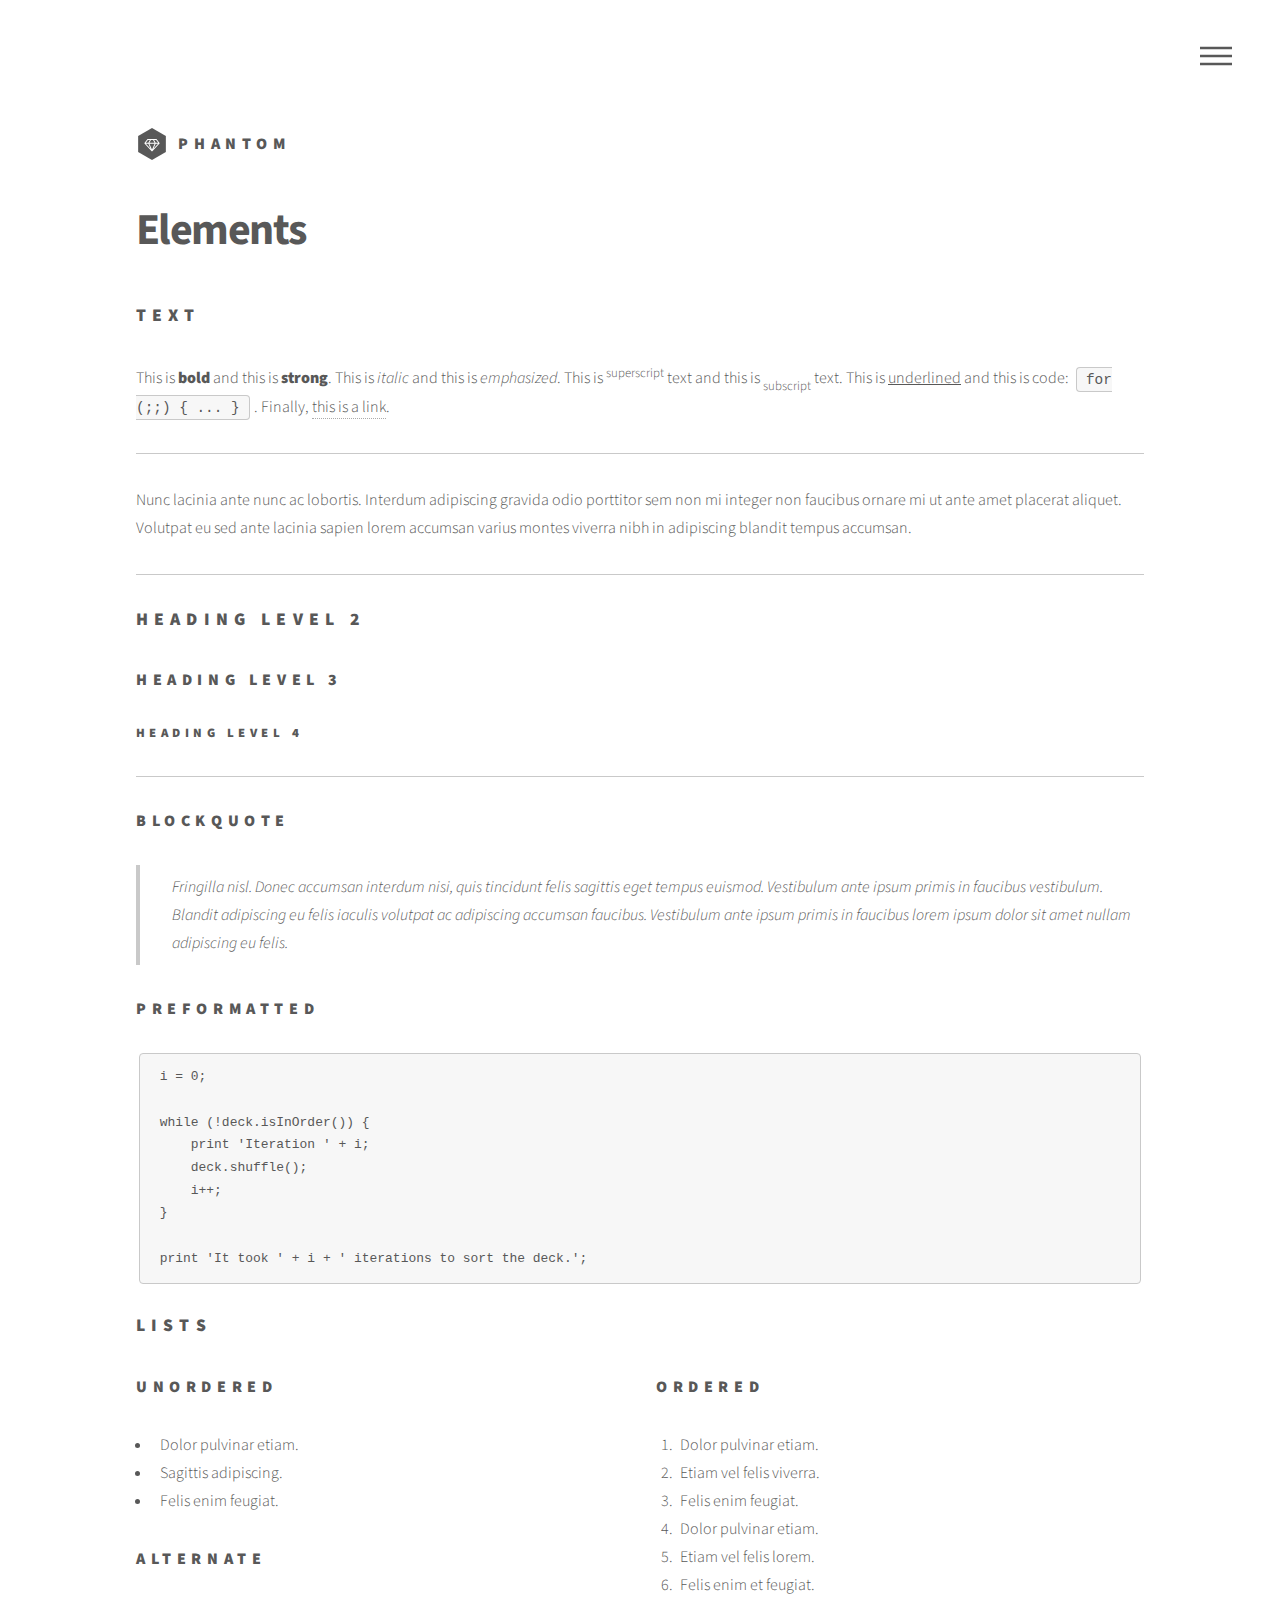
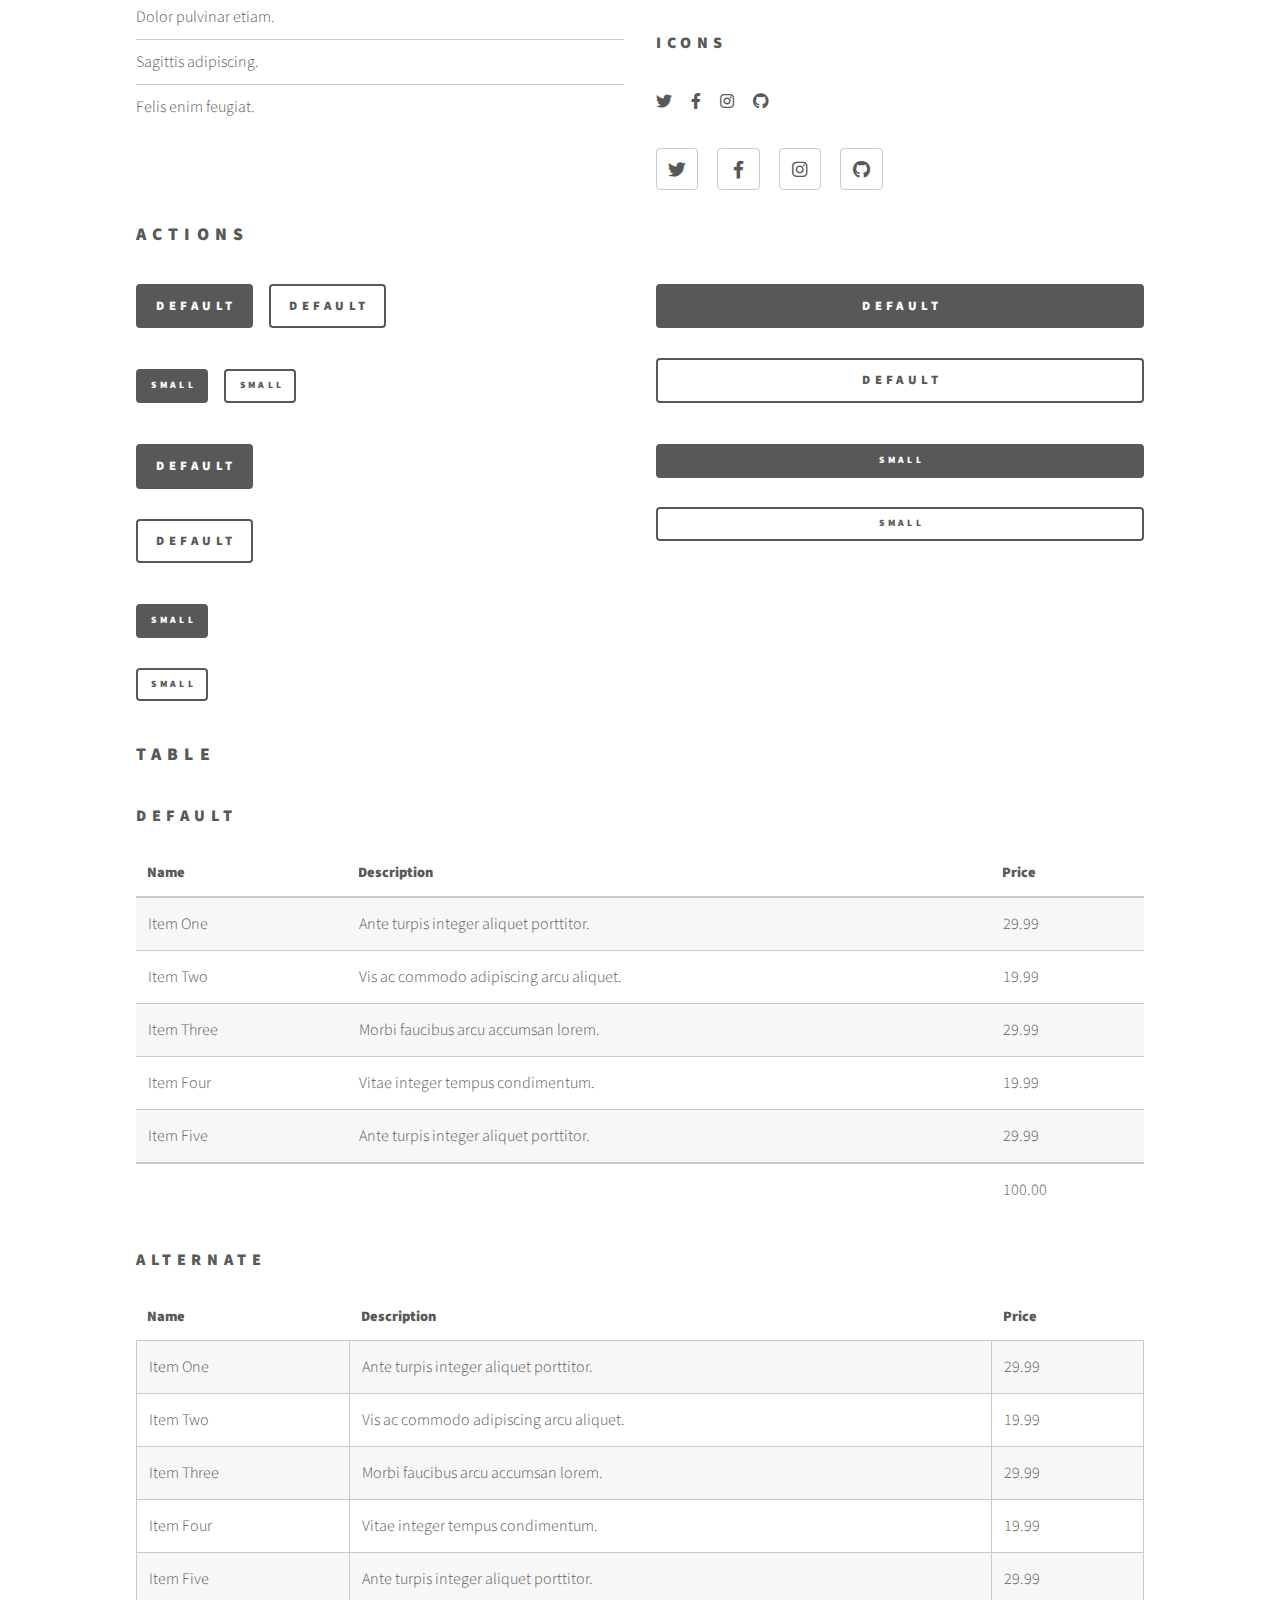
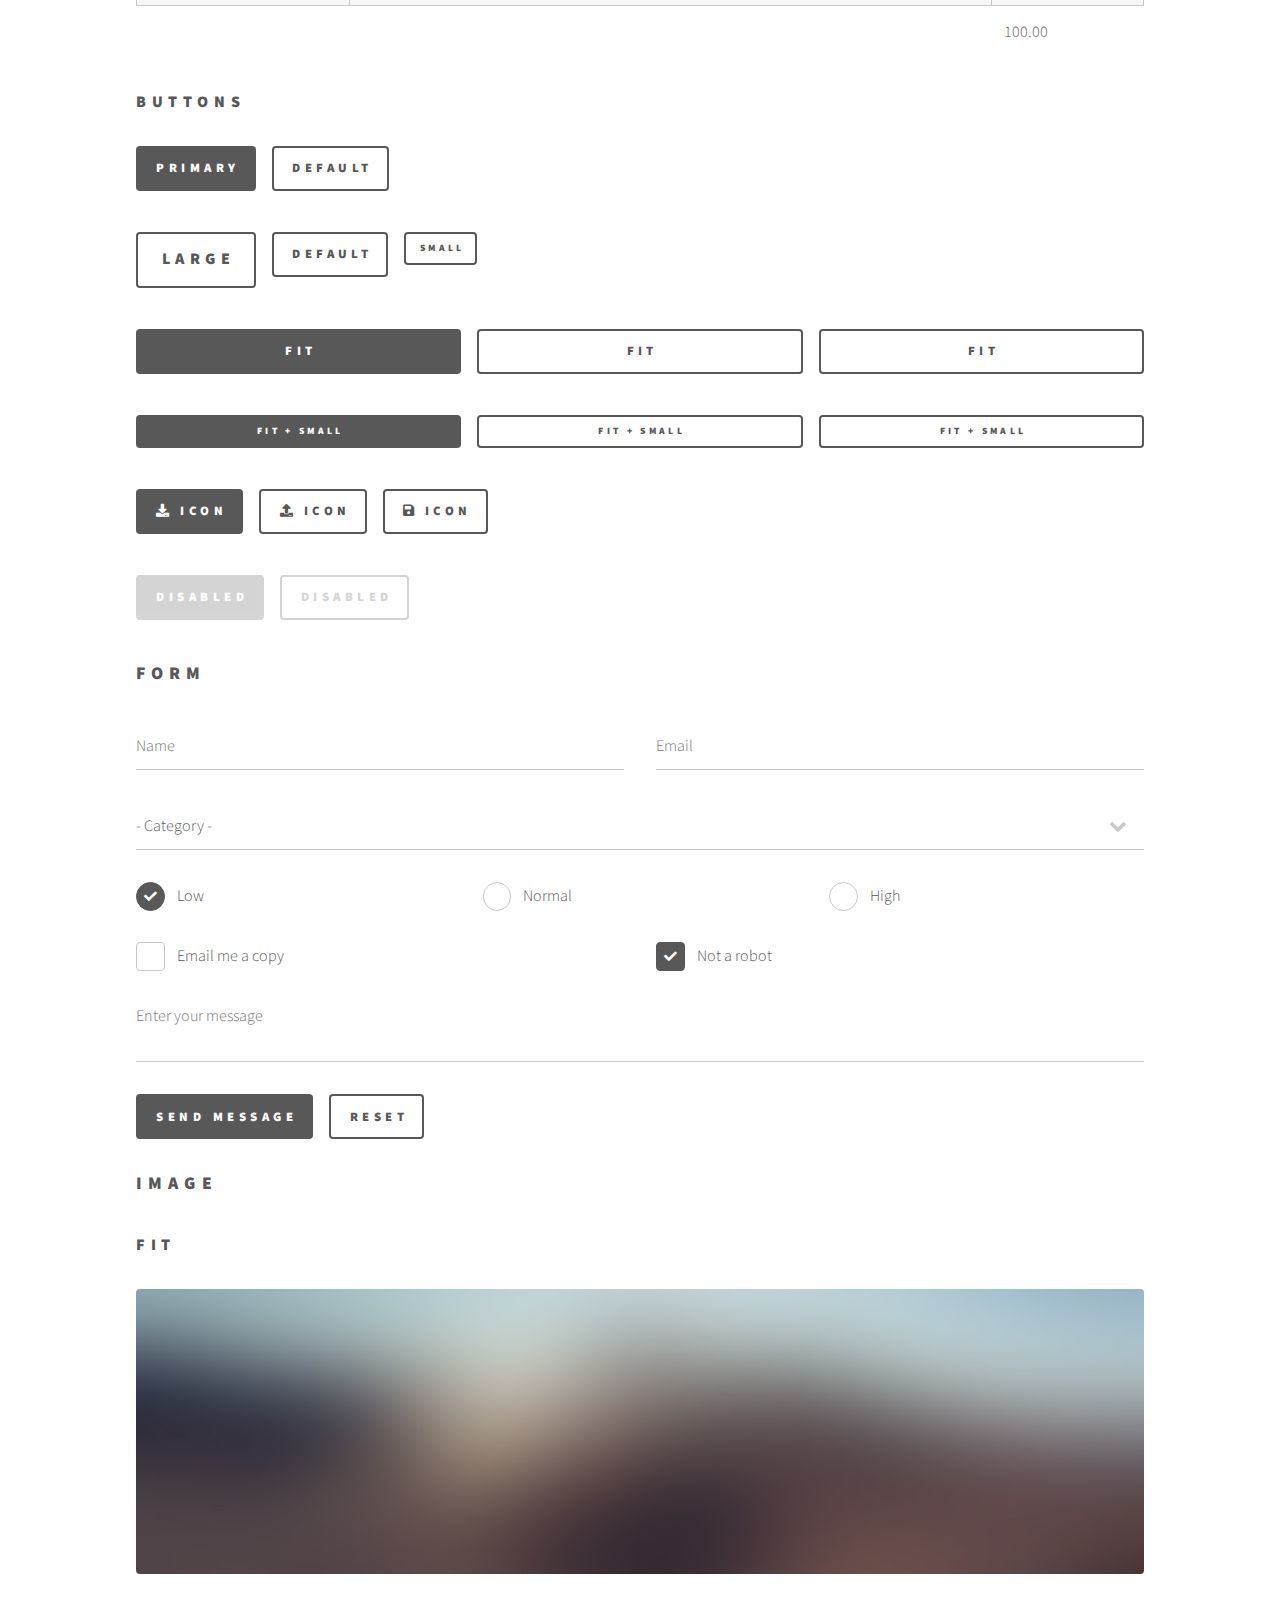
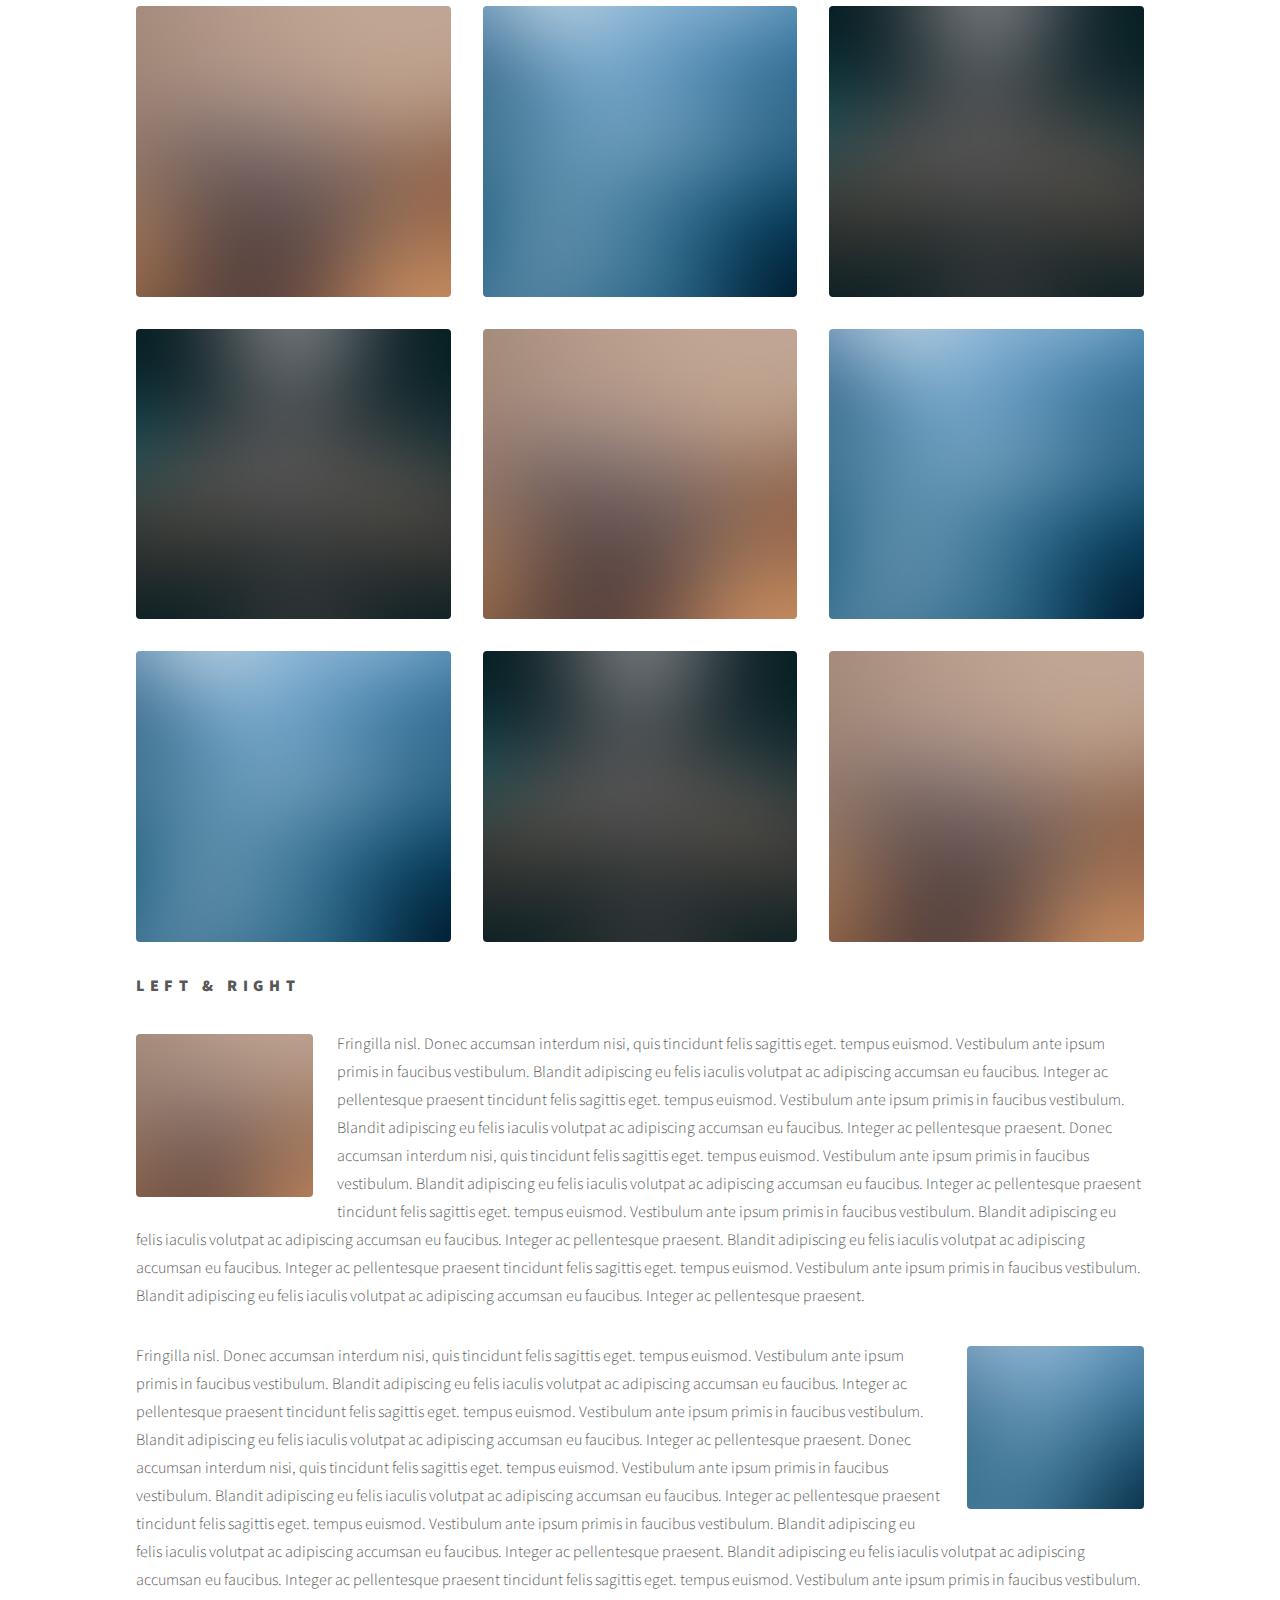
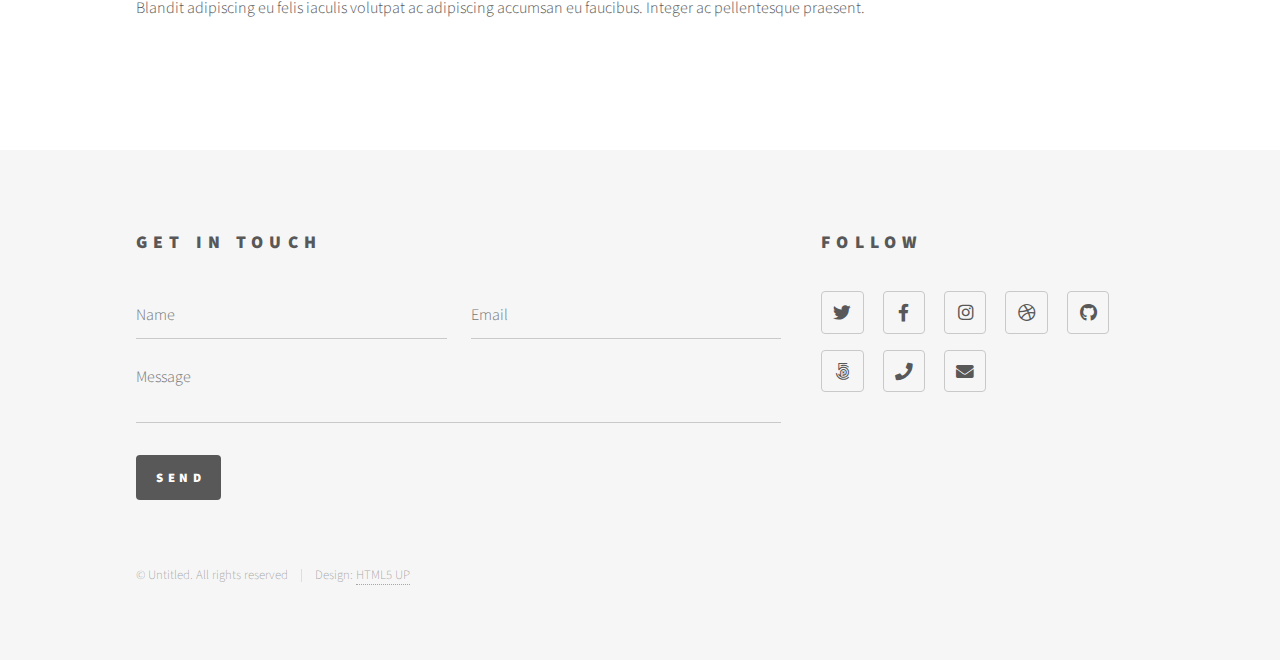
==== elements.html @ 6977ad7e "basic format of portfolio, adding actual projects and their links to a development branch first" ====
<!DOCTYPE HTML>
<!--
	Phantom by HTML5 UP
	html5up.net | @ajlkn
	Free for personal and commercial use under the CCA 3.0 license (html5up.net/license)
-->
<html>
	<head>
		<title>Elements - Phantom by HTML5 UP</title>
		<meta charset="utf-8" />
		<meta name="viewport" content="width=device-width, initial-scale=1, user-scalable=no" />
		<link rel="stylesheet" href="assets/css/main.css" />
		<noscript><link rel="stylesheet" href="assets/css/noscript.css" /></noscript>
	</head>
	<body class="is-preload">
		<!-- Wrapper -->
			<div id="wrapper">

				<!-- Header -->
					<header id="header">
						<div class="inner">

							<!-- Logo -->
								<a href="index.html" class="logo">
									<span class="symbol"><img src="images/logo.svg" alt="" /></span><span class="title">Phantom</span>
								</a>

							<!-- Nav -->
								<nav>
									<ul>
										<li><a href="#menu">Menu</a></li>
									</ul>
								</nav>

						</div>
					</header>

				<!-- Menu -->
					<nav id="menu">
						<h2>Menu</h2>
						<ul>
							<li><a href="index.html">Home</a></li>
							<li><a href="generic.html">Example page</a></li>
							<li><a href="generic.html">Example Page</a></li>
							<li><a href="generic.html">Example Page</a></li>
							<li><a href="elements.html">Elements - About this template</a></li>
						</ul>
					</nav>

				<!-- Main -->
					<div id="main">
						<div class="inner">
							<h1>Elements</h1>

							<!-- Text -->
								<section>
									<h2>Text</h2>
									<p>This is <b>bold</b> and this is <strong>strong</strong>. This is <i>italic</i> and this is <em>emphasized</em>.
									This is <sup>superscript</sup> text and this is <sub>subscript</sub> text.
									This is <u>underlined</u> and this is code: <code>for (;;) { ... }</code>. Finally, <a href="#">this is a link</a>.</p>
									<hr />
									<p>Nunc lacinia ante nunc ac lobortis. Interdum adipiscing gravida odio porttitor sem non mi integer non faucibus ornare mi ut ante amet placerat aliquet. Volutpat eu sed ante lacinia sapien lorem accumsan varius montes viverra nibh in adipiscing blandit tempus accumsan.</p>
									<hr />
									<h2>Heading Level 2</h2>
									<h3>Heading Level 3</h3>
									<h4>Heading Level 4</h4>
									<hr />
									<h3>Blockquote</h3>
									<blockquote>Fringilla nisl. Donec accumsan interdum nisi, quis tincidunt felis sagittis eget tempus euismod. Vestibulum ante ipsum primis in faucibus vestibulum. Blandit adipiscing eu felis iaculis volutpat ac adipiscing accumsan faucibus. Vestibulum ante ipsum primis in faucibus lorem ipsum dolor sit amet nullam adipiscing eu felis.</blockquote>
									<h3>Preformatted</h3>
									<pre><code>i = 0;

while (!deck.isInOrder()) {
    print 'Iteration ' + i;
    deck.shuffle();
    i++;
}

print 'It took ' + i + ' iterations to sort the deck.';</code></pre>
								</section>

							<!-- Lists -->
								<section>
									<h2>Lists</h2>
									<div class="row">
										<div class="col-6 col-12-medium">
											<h3>Unordered</h3>
											<ul>
												<li>Dolor pulvinar etiam.</li>
												<li>Sagittis adipiscing.</li>
												<li>Felis enim feugiat.</li>
											</ul>
											<h3>Alternate</h3>
											<ul class="alt">
												<li>Dolor pulvinar etiam.</li>
												<li>Sagittis adipiscing.</li>
												<li>Felis enim feugiat.</li>
											</ul>
										</div>
										<div class="col-6 col-12-medium">
											<h3>Ordered</h3>
											<ol>
												<li>Dolor pulvinar etiam.</li>
												<li>Etiam vel felis viverra.</li>
												<li>Felis enim feugiat.</li>
												<li>Dolor pulvinar etiam.</li>
												<li>Etiam vel felis lorem.</li>
												<li>Felis enim et feugiat.</li>
											</ol>
											<h3>Icons</h3>
											<ul class="icons">
												<li><a href="#" class="icon brands style1 fa-twitter"><span class="label">Twitter</span></a></li>
												<li><a href="#" class="icon brands style1 fa-facebook-f"><span class="label">Facebook</span></a></li>
												<li><a href="#" class="icon brands style1 fa-instagram"><span class="label">Instagram</span></a></li>
												<li><a href="#" class="icon brands style1 fa-github"><span class="label">Github</span></a></li>
											</ul>
											<ul class="icons">
												<li><a href="#" class="icon brands style2 fa-twitter"><span class="label">Twitter</span></a></li>
												<li><a href="#" class="icon brands style2 fa-facebook-f"><span class="label">Facebook</span></a></li>
												<li><a href="#" class="icon brands style2 fa-instagram"><span class="label">Instagram</span></a></li>
												<li><a href="#" class="icon brands style2 fa-github"><span class="label">Github</span></a></li>
											</ul>
										</div>
									</div>
									<h2>Actions</h2>
									<div class="row">
										<div class="col-6 col-12-medium">
											<ul class="actions">
												<li><a href="#" class="button primary">Default</a></li>
												<li><a href="#" class="button">Default</a></li>
											</ul>
											<ul class="actions small">
												<li><a href="#" class="button primary small">Small</a></li>
												<li><a href="#" class="button small">Small</a></li>
											</ul>
											<ul class="actions stacked">
												<li><a href="#" class="button primary">Default</a></li>
												<li><a href="#" class="button">Default</a></li>
											</ul>
											<ul class="actions stacked">
												<li><a href="#" class="button primary small">Small</a></li>
												<li><a href="#" class="button small">Small</a></li>
											</ul>
										</div>
										<div class="col-6 col-12-medium">
											<ul class="actions stacked">
												<li><a href="#" class="button primary fit">Default</a></li>
												<li><a href="#" class="button fit">Default</a></li>
											</ul>
											<ul class="actions stacked">
												<li><a href="#" class="button primary small fit">Small</a></li>
												<li><a href="#" class="button small fit">Small</a></li>
											</ul>
										</div>
									</div>
								</section>

							<!-- Table -->
								<section>
									<h2>Table</h2>
									<h3>Default</h3>
									<div class="table-wrapper">
										<table>
											<thead>
												<tr>
													<th>Name</th>
													<th>Description</th>
													<th>Price</th>
												</tr>
											</thead>
											<tbody>
												<tr>
													<td>Item One</td>
													<td>Ante turpis integer aliquet porttitor.</td>
													<td>29.99</td>
												</tr>
												<tr>
													<td>Item Two</td>
													<td>Vis ac commodo adipiscing arcu aliquet.</td>
													<td>19.99</td>
												</tr>
												<tr>
													<td>Item Three</td>
													<td> Morbi faucibus arcu accumsan lorem.</td>
													<td>29.99</td>
												</tr>
												<tr>
													<td>Item Four</td>
													<td>Vitae integer tempus condimentum.</td>
													<td>19.99</td>
												</tr>
												<tr>
													<td>Item Five</td>
													<td>Ante turpis integer aliquet porttitor.</td>
													<td>29.99</td>
												</tr>
											</tbody>
											<tfoot>
												<tr>
													<td colspan="2"></td>
													<td>100.00</td>
												</tr>
											</tfoot>
										</table>
									</div>

									<h3>Alternate</h3>
									<div class="table-wrapper">
										<table class="alt">
											<thead>
												<tr>
													<th>Name</th>
													<th>Description</th>
													<th>Price</th>
												</tr>
											</thead>
											<tbody>
												<tr>
													<td>Item One</td>
													<td>Ante turpis integer aliquet porttitor.</td>
													<td>29.99</td>
												</tr>
												<tr>
													<td>Item Two</td>
													<td>Vis ac commodo adipiscing arcu aliquet.</td>
													<td>19.99</td>
												</tr>
												<tr>
													<td>Item Three</td>
													<td> Morbi faucibus arcu accumsan lorem.</td>
													<td>29.99</td>
												</tr>
												<tr>
													<td>Item Four</td>
													<td>Vitae integer tempus condimentum.</td>
													<td>19.99</td>
												</tr>
												<tr>
													<td>Item Five</td>
													<td>Ante turpis integer aliquet porttitor.</td>
													<td>29.99</td>
												</tr>
											</tbody>
											<tfoot>
												<tr>
													<td colspan="2"></td>
													<td>100.00</td>
												</tr>
											</tfoot>
										</table>
									</div>
								</section>

							<!-- Buttons -->
								<section>
									<h3>Buttons</h3>
									<ul class="actions">
										<li><a href="#" class="button primary">Primary</a></li>
										<li><a href="#" class="button">Default</a></li>
									</ul>
									<ul class="actions">
										<li><a href="#" class="button large">Large</a></li>
										<li><a href="#" class="button">Default</a></li>
										<li><a href="#" class="button small">Small</a></li>
									</ul>
									<ul class="actions fit">
										<li><a href="#" class="button primary fit">Fit</a></li>
										<li><a href="#" class="button fit">Fit</a></li>
										<li><a href="#" class="button fit">Fit</a></li>
									</ul>
									<ul class="actions fit small">
										<li><a href="#" class="button primary fit small">Fit + Small</a></li>
										<li><a href="#" class="button fit small">Fit + Small</a></li>
										<li><a href="#" class="button fit small">Fit + Small</a></li>
									</ul>
									<ul class="actions">
										<li><a href="#" class="button primary icon solid fa-download">Icon</a></li>
										<li><a href="#" class="button icon solid fa-upload">Icon</a></li>
										<li><a href="#" class="button icon solid fa-save">Icon</a></li>
									</ul>
									<ul class="actions">
										<li><span class="button primary disabled">Disabled</span></li>
										<li><span class="button disabled">Disabled</span></li>
									</ul>
								</section>

							<!-- Form -->
								<section>
									<h2>Form</h2>
									<form method="post" action="#">
										<div class="row gtr-uniform">
											<div class="col-6 col-12-xsmall">
												<input type="text" name="demo-name" id="demo-name" value="" placeholder="Name" />
											</div>
											<div class="col-6 col-12-xsmall">
												<input type="email" name="demo-email" id="demo-email" value="" placeholder="Email" />
											</div>
											<div class="col-12">
												<select name="demo-category" id="demo-category">
													<option value="">- Category -</option>
													<option value="1">Manufacturing</option>
													<option value="1">Shipping</option>
													<option value="1">Administration</option>
													<option value="1">Human Resources</option>
												</select>
											</div>
											<div class="col-4 col-12-small">
												<input type="radio" id="demo-priority-low" name="demo-priority" checked>
												<label for="demo-priority-low">Low</label>
											</div>
											<div class="col-4 col-12-small">
												<input type="radio" id="demo-priority-normal" name="demo-priority">
												<label for="demo-priority-normal">Normal</label>
											</div>
											<div class="col-4 col-12-small">
												<input type="radio" id="demo-priority-high" name="demo-priority">
												<label for="demo-priority-high">High</label>
											</div>
											<div class="col-6 col-12-small">
												<input type="checkbox" id="demo-copy" name="demo-copy">
												<label for="demo-copy">Email me a copy</label>
											</div>
											<div class="col-6 col-12-small">
												<input type="checkbox" id="demo-human" name="demo-human" checked>
												<label for="demo-human">Not a robot</label>
											</div>
											<div class="col-12">
												<textarea name="demo-message" id="demo-message" placeholder="Enter your message" rows="6"></textarea>
											</div>
											<div class="col-12">
												<ul class="actions">
													<li><input type="submit" value="Send Message" class="primary" /></li>
													<li><input type="reset" value="Reset" /></li>
												</ul>
											</div>
										</div>
									</form>
								</section>

							<!-- Image -->
								<section>
									<h2>Image</h2>
									<h3>Fit</h3>
									<div class="box alt">
										<div class="row gtr-uniform">
											<div class="col-12"><span class="image fit"><img src="images/pic13.jpg" alt="" /></span></div>
											<div class="col-4"><span class="image fit"><img src="images/pic01.jpg" alt="" /></span></div>
											<div class="col-4"><span class="image fit"><img src="images/pic02.jpg" alt="" /></span></div>
											<div class="col-4"><span class="image fit"><img src="images/pic03.jpg" alt="" /></span></div>
											<div class="col-4"><span class="image fit"><img src="images/pic03.jpg" alt="" /></span></div>
											<div class="col-4"><span class="image fit"><img src="images/pic01.jpg" alt="" /></span></div>
											<div class="col-4"><span class="image fit"><img src="images/pic02.jpg" alt="" /></span></div>
											<div class="col-4"><span class="image fit"><img src="images/pic02.jpg" alt="" /></span></div>
											<div class="col-4"><span class="image fit"><img src="images/pic03.jpg" alt="" /></span></div>
											<div class="col-4"><span class="image fit"><img src="images/pic01.jpg" alt="" /></span></div>
										</div>
									</div>
									<h3>Left &amp; Right</h3>
									<p><span class="image left"><img src="images/pic14.jpg" alt="" /></span>Fringilla nisl. Donec accumsan interdum nisi, quis tincidunt felis sagittis eget. tempus euismod. Vestibulum ante ipsum primis in faucibus vestibulum. Blandit adipiscing eu felis iaculis volutpat ac adipiscing accumsan eu faucibus. Integer ac pellentesque praesent tincidunt felis sagittis eget. tempus euismod. Vestibulum ante ipsum primis in faucibus vestibulum. Blandit adipiscing eu felis iaculis volutpat ac adipiscing accumsan eu faucibus. Integer ac pellentesque praesent. Donec accumsan interdum nisi, quis tincidunt felis sagittis eget. tempus euismod. Vestibulum ante ipsum primis in faucibus vestibulum. Blandit adipiscing eu felis iaculis volutpat ac adipiscing accumsan eu faucibus. Integer ac pellentesque praesent tincidunt felis sagittis eget. tempus euismod. Vestibulum ante ipsum primis in faucibus vestibulum. Blandit adipiscing eu felis iaculis volutpat ac adipiscing accumsan eu faucibus. Integer ac pellentesque praesent. Blandit adipiscing eu felis iaculis volutpat ac adipiscing accumsan eu faucibus. Integer ac pellentesque praesent tincidunt felis sagittis eget. tempus euismod. Vestibulum ante ipsum primis in faucibus vestibulum. Blandit adipiscing eu felis iaculis volutpat ac adipiscing accumsan eu faucibus. Integer ac pellentesque praesent.</p>
									<p><span class="image right"><img src="images/pic15.jpg" alt="" /></span>Fringilla nisl. Donec accumsan interdum nisi, quis tincidunt felis sagittis eget. tempus euismod. Vestibulum ante ipsum primis in faucibus vestibulum. Blandit adipiscing eu felis iaculis volutpat ac adipiscing accumsan eu faucibus. Integer ac pellentesque praesent tincidunt felis sagittis eget. tempus euismod. Vestibulum ante ipsum primis in faucibus vestibulum. Blandit adipiscing eu felis iaculis volutpat ac adipiscing accumsan eu faucibus. Integer ac pellentesque praesent. Donec accumsan interdum nisi, quis tincidunt felis sagittis eget. tempus euismod. Vestibulum ante ipsum primis in faucibus vestibulum. Blandit adipiscing eu felis iaculis volutpat ac adipiscing accumsan eu faucibus. Integer ac pellentesque praesent tincidunt felis sagittis eget. tempus euismod. Vestibulum ante ipsum primis in faucibus vestibulum. Blandit adipiscing eu felis iaculis volutpat ac adipiscing accumsan eu faucibus. Integer ac pellentesque praesent. Blandit adipiscing eu felis iaculis volutpat ac adipiscing accumsan eu faucibus. Integer ac pellentesque praesent tincidunt felis sagittis eget. tempus euismod. Vestibulum ante ipsum primis in faucibus vestibulum. Blandit adipiscing eu felis iaculis volutpat ac adipiscing accumsan eu faucibus. Integer ac pellentesque praesent.</p>
								</section>

						</div>
					</div>

				<footer id="footer">
					<div class="inner">
						<section>
							<h2>Get in touch</h2>
							<form method="post" action="#">
								<div class="fields">
									<div class="field half">
										<input type="text" name="name" id="name" placeholder="Name">
									</div>
									<div class="field half">
										<input type="email" name="email" id="email" placeholder="Email">
									</div>
									<div class="field">
										<textarea name="message" id="message" placeholder="Message"></textarea>
									</div>
								</div>
								<ul class="actions">
									<li><input type="submit" value="Send" class="primary"></li>
								</ul>
							</form>
						</section>
						<section>
							<h2>Follow</h2>
							<ul class="icons">
								<li><a href="#" class="icon brands style2 fa-twitter"><span class="label">Twitter</span></a></li>
								<li><a href="#" class="icon brands style2 fa-facebook-f"><span class="label">Facebook</span></a></li>
								<li><a href="#" class="icon brands style2 fa-instagram"><span class="label">Instagram</span></a></li>
								<li><a href="#" class="icon brands style2 fa-dribbble"><span class="label">Dribbble</span></a></li>
								<li><a href="#" class="icon brands style2 fa-github"><span class="label">GitHub</span></a></li>
								<li><a href="#" class="icon brands style2 fa-500px"><span class="label">500px</span></a></li>
								<li><a href="#" class="icon solid style2 fa-phone"><span class="label">Phone</span></a></li>
								<li><a href="#" class="icon solid style2 fa-envelope"><span class="label">Email</span></a></li>
							</ul>
						</section>
						<ul class="copyright">
							<li>© Untitled. All rights reserved</li><li>Design: <a href="http://html5up.net">HTML5 UP</a></li>
						</ul>
					</div>
				</footer>

			</div>

		<!-- Scripts -->
			<script src="assets/js/jquery.min.js"></script>
			<script src="assets/js/browser.min.js"></script>
			<script src="assets/js/breakpoints.min.js"></script>
			<script src="assets/js/util.js"></script>
			<script src="assets/js/main.js"></script>

	</body>
</html>
---- assets/css/main.css ----
@import url(fontawesome-all.min.css);
@import url("https://fonts.googleapis.com/css?family=Source+Sans+Pro:300,700,900");

/*
	Phantom by HTML5 UP
	html5up.net | @ajlkn
	Free for personal and commercial use under the CCA 3.0 license (html5up.net/license)
*/

html, body, div, span, applet, object,
iframe, h1, h2, h3, h4, h5, h6, p, blockquote,
pre, a, abbr, acronym, address, big, cite,
code, del, dfn, em, img, ins, kbd, q, s, samp,
small, strike, strong, sub, sup, tt, var, b,
u, i, center, dl, dt, dd, ol, ul, li, fieldset,
form, label, legend, table, caption, tbody,
tfoot, thead, tr, th, td, article, aside,
canvas, details, embed, figure, figcaption,
footer, header, hgroup, menu, nav, output, ruby,
section, summary, time, mark, audio, video {
	margin: 0;
	padding: 0;
	border: 0;
	font-size: 100%;
	font: inherit;
	vertical-align: baseline;}

article, aside, details, figcaption, figure,
footer, header, hgroup, menu, nav, section {
	display: block;}

body {
	line-height: 1;
}

ol, ul {
	list-style: none;
}

blockquote, q {
	quotes: none;
}

	blockquote:before, blockquote:after, q:before, q:after {
		content: '';
		content: none;
	}

table {
	border-collapse: collapse;
	border-spacing: 0;
}

body {
	-webkit-text-size-adjust: none;
}

mark {
	background-color: transparent;
	color: inherit;
}

input::-moz-focus-inner {
	border: 0;
	padding: 0;
}

input, select, textarea {
	-moz-appearance: none;
	-webkit-appearance: none;
	-ms-appearance: none;
	appearance: none;
}

/* Basic */

	@-ms-viewport {
		width: device-width;
	}

	body {
		-ms-overflow-style: scrollbar;
	}

	@media screen and (max-width: 480px) {

		html, body {
			min-width: 320px;
		}

	}

	html {
		box-sizing: border-box;
	}

	*, *:before, *:after {
		box-sizing: inherit;
	}

	body {
		background: #ffffff;
	}

		body.is-preload *, body.is-preload *:before, body.is-preload *:after {
			-moz-animation: none !important;
			-webkit-animation: none !important;
			-ms-animation: none !important;
			animation: none !important;
			-moz-transition: none !important;
			-webkit-transition: none !important;
			-ms-transition: none !important;
			transition: none !important;
		}

/* Type */

	body, input, select, textarea {
		color: #585858;
		font-family: "Source Sans Pro", Helvetica, sans-serif;
		font-size: 16pt;
		font-weight: 300;
		line-height: 1.75;
	}

		@media screen and (max-width: 1680px) {

			body, input, select, textarea {
				font-size: 14pt;
			}

		}

		@media screen and (max-width: 1280px) {

			body, input, select, textarea {
				font-size: 12pt;
			}

		}

	a {
		-moz-transition: border-bottom-color 0.2s ease, color 0.2s ease;
		-webkit-transition: border-bottom-color 0.2s ease, color 0.2s ease;
		-ms-transition: border-bottom-color 0.2s ease, color 0.2s ease;
		transition: border-bottom-color 0.2s ease, color 0.2s ease;
		text-decoration: none;
		color: #585858;
		border-bottom: dotted 1px rgba(88, 88, 88, 0.5);
	}

		a:hover {
			border-bottom-color: transparent;
			color: #f2849e !important;
		}

	strong, b {
		font-weight: 900;
	}

	em, i {
		font-style: italic;
	}

	p {
		margin: 0 0 2em 0;
	}

	h1 {
		font-size: 2.75em;
		font-weight: 700;
		line-height: 1.3;
		margin: 0 0 1em 0;
		letter-spacing: -0.035em;
	}

		h1 a {
			color: inherit;
		}

		@media screen and (max-width: 736px) {

			h1 {
				font-size: 2em;
				margin: 0 0 1em 0;
			}

		}

		@media screen and (max-width: 360px) {

			h1 {
				font-size: 1.75em;
			}

		}

	h2, h3, h4, h5, h6 {
		font-weight: 900;
		line-height: 1.5;
		margin: 0 0 2em 0;
		text-transform: uppercase;
		letter-spacing: 0.35em;
	}

		h2 a, h3 a, h4 a, h5 a, h6 a {
			color: inherit;
		}

	h2 {
		font-size: 1.1em;
	}

	h3 {
		font-size: 1em;
	}

	h4 {
		font-size: 0.8em;
	}

	h5 {
		font-size: 0.8em;
	}

	h6 {
		font-size: 0.8em;
	}

	@media screen and (max-width: 980px) {

		h1 br, h2 br, h3 br, h4 br, h5 br, h6 br {
			display: none;
		}

	}

	@media screen and (max-width: 736px) {

		h2 {
			font-size: 1em;
		}

		h3 {
			font-size: 0.8em;
		}

	}

	sub {
		font-size: 0.8em;
		position: relative;
		top: 0.5em;
	}

	sup {
		font-size: 0.8em;
		position: relative;
		top: -0.5em;
	}

	blockquote {
		border-left: solid 4px #c9c9c9;
		font-style: italic;
		margin: 0 0 2em 0;
		padding: 0.5em 0 0.5em 2em;
	}

	code {
		background: rgba(144, 144, 144, 0.075);
		border-radius: 4px;
		border: solid 1px #c9c9c9;
		font-family: "Courier New", monospace;
		font-size: 0.9em;
		margin: 0 0.25em;
		padding: 0.25em 0.65em;
	}

	pre {
		-webkit-overflow-scrolling: touch;
		font-family: "Courier New", monospace;
		font-size: 0.9em;
		margin: 0 0 2em 0;
	}

		pre code {
			display: block;
			line-height: 1.75;
			padding: 1em 1.5em;
			overflow-x: auto;
		}

	hr {
		border: 0;
		border-bottom: solid 1px #c9c9c9;
		margin: 2em 0;
	}

		hr.major {
			margin: 3em 0;
		}

	.align-left {
		text-align: left;
	}

	.align-center {
		text-align: center;
	}

	.align-right {
		text-align: right;
	}

/* Row */

	.row {
		display: flex;
		flex-wrap: wrap;
		box-sizing: border-box;
		align-items: stretch;
	}

		.row > * {
			box-sizing: border-box;
		}

		.row.gtr-uniform > * > :last-child {
			margin-bottom: 0;
		}

		.row.aln-left {
			justify-content: flex-start;
		}

		.row.aln-center {
			justify-content: center;
		}

		.row.aln-right {
			justify-content: flex-end;
		}

		.row.aln-top {
			align-items: flex-start;
		}

		.row.aln-middle {
			align-items: center;
		}

		.row.aln-bottom {
			align-items: flex-end;
		}

		.row > .imp {
			order: -1;
		}

		.row > .col-1 {
			width: 8.33333%;
		}

		.row > .off-1 {
			margin-left: 8.33333%;
		}

		.row > .col-2 {
			width: 16.66667%;
		}

		.row > .off-2 {
			margin-left: 16.66667%;
		}

		.row > .col-3 {
			width: 25%;
		}

		.row > .off-3 {
			margin-left: 25%;
		}

		.row > .col-4 {
			width: 33.33333%;
		}

		.row > .off-4 {
			margin-left: 33.33333%;
		}

		.row > .col-5 {
			width: 41.66667%;
		}

		.row > .off-5 {
			margin-left: 41.66667%;
		}

		.row > .col-6 {
			width: 50%;
		}

		.row > .off-6 {
			margin-left: 50%;
		}

		.row > .col-7 {
			width: 58.33333%;
		}

		.row > .off-7 {
			margin-left: 58.33333%;
		}

		.row > .col-8 {
			width: 66.66667%;
		}

		.row > .off-8 {
			margin-left: 66.66667%;
		}

		.row > .col-9 {
			width: 75%;
		}

		.row > .off-9 {
			margin-left: 75%;
		}

		.row > .col-10 {
			width: 83.33333%;
		}

		.row > .off-10 {
			margin-left: 83.33333%;
		}

		.row > .col-11 {
			width: 91.66667%;
		}

		.row > .off-11 {
			margin-left: 91.66667%;
		}

		.row > .col-12 {
			width: 100%;
		}

		.row > .off-12 {
			margin-left: 100%;
		}

		.row.gtr-0 {
			margin-top: 0;
			margin-left: 0em;
		}

			.row.gtr-0 > * {
				padding: 0 0 0 0em;
			}

			.row.gtr-0.gtr-uniform {
				margin-top: 0em;
			}

				.row.gtr-0.gtr-uniform > * {
					padding-top: 0em;
				}

		.row.gtr-25 {
			margin-top: 0;
			margin-left: -0.5em;
		}

			.row.gtr-25 > * {
				padding: 0 0 0 0.5em;
			}

			.row.gtr-25.gtr-uniform {
				margin-top: -0.5em;
			}

				.row.gtr-25.gtr-uniform > * {
					padding-top: 0.5em;
				}

		.row.gtr-50 {
			margin-top: 0;
			margin-left: -1em;
		}

			.row.gtr-50 > * {
				padding: 0 0 0 1em;
			}

			.row.gtr-50.gtr-uniform {
				margin-top: -1em;
			}

				.row.gtr-50.gtr-uniform > * {
					padding-top: 1em;
				}

		.row {
			margin-top: 0;
			margin-left: -2em;
		}

			.row > * {
				padding: 0 0 0 2em;
			}

			.row.gtr-uniform {
				margin-top: -2em;
			}

				.row.gtr-uniform > * {
					padding-top: 2em;
				}

		.row.gtr-150 {
			margin-top: 0;
			margin-left: -3em;
		}

			.row.gtr-150 > * {
				padding: 0 0 0 3em;
			}

			.row.gtr-150.gtr-uniform {
				margin-top: -3em;
			}

				.row.gtr-150.gtr-uniform > * {
					padding-top: 3em;
				}

		.row.gtr-200 {
			margin-top: 0;
			margin-left: -4em;
		}

			.row.gtr-200 > * {
				padding: 0 0 0 4em;
			}

			.row.gtr-200.gtr-uniform {
				margin-top: -4em;
			}

				.row.gtr-200.gtr-uniform > * {
					padding-top: 4em;
				}

		@media screen and (max-width: 1680px) {

			.row {
				display: flex;
				flex-wrap: wrap;
				box-sizing: border-box;
				align-items: stretch;
			}

				.row > * {
					box-sizing: border-box;
				}

				.row.gtr-uniform > * > :last-child {
					margin-bottom: 0;
				}

				.row.aln-left {
					justify-content: flex-start;
				}

				.row.aln-center {
					justify-content: center;
				}

				.row.aln-right {
					justify-content: flex-end;
				}

				.row.aln-top {
					align-items: flex-start;
				}

				.row.aln-middle {
					align-items: center;
				}

				.row.aln-bottom {
					align-items: flex-end;
				}

				.row > .imp-xlarge {
					order: -1;
				}

				.row > .col-1-xlarge {
					width: 8.33333%;
				}

				.row > .off-1-xlarge {
					margin-left: 8.33333%;
				}

				.row > .col-2-xlarge {
					width: 16.66667%;
				}

				.row > .off-2-xlarge {
					margin-left: 16.66667%;
				}

				.row > .col-3-xlarge {
					width: 25%;
				}

				.row > .off-3-xlarge {
					margin-left: 25%;
				}

				.row > .col-4-xlarge {
					width: 33.33333%;
				}

				.row > .off-4-xlarge {
					margin-left: 33.33333%;
				}

				.row > .col-5-xlarge {
					width: 41.66667%;
				}

				.row > .off-5-xlarge {
					margin-left: 41.66667%;
				}

				.row > .col-6-xlarge {
					width: 50%;
				}

				.row > .off-6-xlarge {
					margin-left: 50%;
				}

				.row > .col-7-xlarge {
					width: 58.33333%;
				}

				.row > .off-7-xlarge {
					margin-left: 58.33333%;
				}

				.row > .col-8-xlarge {
					width: 66.66667%;
				}

				.row > .off-8-xlarge {
					margin-left: 66.66667%;
				}

				.row > .col-9-xlarge {
					width: 75%;
				}

				.row > .off-9-xlarge {
					margin-left: 75%;
				}

				.row > .col-10-xlarge {
					width: 83.33333%;
				}

				.row > .off-10-xlarge {
					margin-left: 83.33333%;
				}

				.row > .col-11-xlarge {
					width: 91.66667%;
				}

				.row > .off-11-xlarge {
					margin-left: 91.66667%;
				}

				.row > .col-12-xlarge {
					width: 100%;
				}

				.row > .off-12-xlarge {
					margin-left: 100%;
				}

				.row.gtr-0 {
					margin-top: 0;
					margin-left: 0em;
				}

					.row.gtr-0 > * {
						padding: 0 0 0 0em;
					}

					.row.gtr-0.gtr-uniform {
						margin-top: 0em;
					}

						.row.gtr-0.gtr-uniform > * {
							padding-top: 0em;
						}

				.row.gtr-25 {
					margin-top: 0;
					margin-left: -0.5em;
				}

					.row.gtr-25 > * {
						padding: 0 0 0 0.5em;
					}

					.row.gtr-25.gtr-uniform {
						margin-top: -0.5em;
					}

						.row.gtr-25.gtr-uniform > * {
							padding-top: 0.5em;
						}

				.row.gtr-50 {
					margin-top: 0;
					margin-left: -1em;
				}

					.row.gtr-50 > * {
						padding: 0 0 0 1em;
					}

					.row.gtr-50.gtr-uniform {
						margin-top: -1em;
					}

						.row.gtr-50.gtr-uniform > * {
							padding-top: 1em;
						}

				.row {
					margin-top: 0;
					margin-left: -2em;
				}

					.row > * {
						padding: 0 0 0 2em;
					}

					.row.gtr-uniform {
						margin-top: -2em;
					}

						.row.gtr-uniform > * {
							padding-top: 2em;
						}

				.row.gtr-150 {
					margin-top: 0;
					margin-left: -3em;
				}

					.row.gtr-150 > * {
						padding: 0 0 0 3em;
					}

					.row.gtr-150.gtr-uniform {
						margin-top: -3em;
					}

						.row.gtr-150.gtr-uniform > * {
							padding-top: 3em;
						}

				.row.gtr-200 {
					margin-top: 0;
					margin-left: -4em;
				}

					.row.gtr-200 > * {
						padding: 0 0 0 4em;
					}

					.row.gtr-200.gtr-uniform {
						margin-top: -4em;
					}

						.row.gtr-200.gtr-uniform > * {
							padding-top: 4em;
						}

		}

		@media screen and (max-width: 1280px) {

			.row {
				display: flex;
				flex-wrap: wrap;
				box-sizing: border-box;
				align-items: stretch;
			}

				.row > * {
					box-sizing: border-box;
				}

				.row.gtr-uniform > * > :last-child {
					margin-bottom: 0;
				}

				.row.aln-left {
					justify-content: flex-start;
				}

				.row.aln-center {
					justify-content: center;
				}

				.row.aln-right {
					justify-content: flex-end;
				}

				.row.aln-top {
					align-items: flex-start;
				}

				.row.aln-middle {
					align-items: center;
				}

				.row.aln-bottom {
					align-items: flex-end;
				}

				.row > .imp-large {
					order: -1;
				}

				.row > .col-1-large {
					width: 8.33333%;
				}

				.row > .off-1-large {
					margin-left: 8.33333%;
				}

				.row > .col-2-large {
					width: 16.66667%;
				}

				.row > .off-2-large {
					margin-left: 16.66667%;
				}

				.row > .col-3-large {
					width: 25%;
				}

				.row > .off-3-large {
					margin-left: 25%;
				}

				.row > .col-4-large {
					width: 33.33333%;
				}

				.row > .off-4-large {
					margin-left: 33.33333%;
				}

				.row > .col-5-large {
					width: 41.66667%;
				}

				.row > .off-5-large {
					margin-left: 41.66667%;
				}

				.row > .col-6-large {
					width: 50%;
				}

				.row > .off-6-large {
					margin-left: 50%;
				}

				.row > .col-7-large {
					width: 58.33333%;
				}

				.row > .off-7-large {
					margin-left: 58.33333%;
				}

				.row > .col-8-large {
					width: 66.66667%;
				}

				.row > .off-8-large {
					margin-left: 66.66667%;
				}

				.row > .col-9-large {
					width: 75%;
				}

				.row > .off-9-large {
					margin-left: 75%;
				}

				.row > .col-10-large {
					width: 83.33333%;
				}

				.row > .off-10-large {
					margin-left: 83.33333%;
				}

				.row > .col-11-large {
					width: 91.66667%;
				}

				.row > .off-11-large {
					margin-left: 91.66667%;
				}

				.row > .col-12-large {
					width: 100%;
				}

				.row > .off-12-large {
					margin-left: 100%;
				}

				.row.gtr-0 {
					margin-top: 0;
					margin-left: 0em;
				}

					.row.gtr-0 > * {
						padding: 0 0 0 0em;
					}

					.row.gtr-0.gtr-uniform {
						margin-top: 0em;
					}

						.row.gtr-0.gtr-uniform > * {
							padding-top: 0em;
						}

				.row.gtr-25 {
					margin-top: 0;
					margin-left: -0.5em;
				}

					.row.gtr-25 > * {
						padding: 0 0 0 0.5em;
					}

					.row.gtr-25.gtr-uniform {
						margin-top: -0.5em;
					}

						.row.gtr-25.gtr-uniform > * {
							padding-top: 0.5em;
						}

				.row.gtr-50 {
					margin-top: 0;
					margin-left: -1em;
				}

					.row.gtr-50 > * {
						padding: 0 0 0 1em;
					}

					.row.gtr-50.gtr-uniform {
						margin-top: -1em;
					}

						.row.gtr-50.gtr-uniform > * {
							padding-top: 1em;
						}

				.row {
					margin-top: 0;
					margin-left: -2em;
				}

					.row > * {
						padding: 0 0 0 2em;
					}

					.row.gtr-uniform {
						margin-top: -2em;
					}

						.row.gtr-uniform > * {
							padding-top: 2em;
						}

				.row.gtr-150 {
					margin-top: 0;
					margin-left: -3em;
				}

					.row.gtr-150 > * {
						padding: 0 0 0 3em;
					}

					.row.gtr-150.gtr-uniform {
						margin-top: -3em;
					}

						.row.gtr-150.gtr-uniform > * {
							padding-top: 3em;
						}

				.row.gtr-200 {
					margin-top: 0;
					margin-left: -4em;
				}

					.row.gtr-200 > * {
						padding: 0 0 0 4em;
					}

					.row.gtr-200.gtr-uniform {
						margin-top: -4em;
					}

						.row.gtr-200.gtr-uniform > * {
							padding-top: 4em;
						}

		}

		@media screen and (max-width: 980px) {

			.row {
				display: flex;
				flex-wrap: wrap;
				box-sizing: border-box;
				align-items: stretch;
			}

				.row > * {
					box-sizing: border-box;
				}

				.row.gtr-uniform > * > :last-child {
					margin-bottom: 0;
				}

				.row.aln-left {
					justify-content: flex-start;
				}

				.row.aln-center {
					justify-content: center;
				}

				.row.aln-right {
					justify-content: flex-end;
				}

				.row.aln-top {
					align-items: flex-start;
				}

				.row.aln-middle {
					align-items: center;
				}

				.row.aln-bottom {
					align-items: flex-end;
				}

				.row > .imp-medium {
					order: -1;
				}

				.row > .col-1-medium {
					width: 8.33333%;
				}

				.row > .off-1-medium {
					margin-left: 8.33333%;
				}

				.row > .col-2-medium {
					width: 16.66667%;
				}

				.row > .off-2-medium {
					margin-left: 16.66667%;
				}

				.row > .col-3-medium {
					width: 25%;
				}

				.row > .off-3-medium {
					margin-left: 25%;
				}

				.row > .col-4-medium {
					width: 33.33333%;
				}

				.row > .off-4-medium {
					margin-left: 33.33333%;
				}

				.row > .col-5-medium {
					width: 41.66667%;
				}

				.row > .off-5-medium {
					margin-left: 41.66667%;
				}

				.row > .col-6-medium {
					width: 50%;
				}

				.row > .off-6-medium {
					margin-left: 50%;
				}

				.row > .col-7-medium {
					width: 58.33333%;
				}

				.row > .off-7-medium {
					margin-left: 58.33333%;
				}

				.row > .col-8-medium {
					width: 66.66667%;
				}

				.row > .off-8-medium {
					margin-left: 66.66667%;
				}

				.row > .col-9-medium {
					width: 75%;
				}

				.row > .off-9-medium {
					margin-left: 75%;
				}

				.row > .col-10-medium {
					width: 83.33333%;
				}

				.row > .off-10-medium {
					margin-left: 83.33333%;
				}

				.row > .col-11-medium {
					width: 91.66667%;
				}

				.row > .off-11-medium {
					margin-left: 91.66667%;
				}

				.row > .col-12-medium {
					width: 100%;
				}

				.row > .off-12-medium {
					margin-left: 100%;
				}

				.row.gtr-0 {
					margin-top: 0;
					margin-left: 0em;
				}

					.row.gtr-0 > * {
						padding: 0 0 0 0em;
					}

					.row.gtr-0.gtr-uniform {
						margin-top: 0em;
					}

						.row.gtr-0.gtr-uniform > * {
							padding-top: 0em;
						}

				.row.gtr-25 {
					margin-top: 0;
					margin-left: -0.375em;
				}

					.row.gtr-25 > * {
						padding: 0 0 0 0.375em;
					}

					.row.gtr-25.gtr-uniform {
						margin-top: -0.375em;
					}

						.row.gtr-25.gtr-uniform > * {
							padding-top: 0.375em;
						}

				.row.gtr-50 {
					margin-top: 0;
					margin-left: -0.75em;
				}

					.row.gtr-50 > * {
						padding: 0 0 0 0.75em;
					}

					.row.gtr-50.gtr-uniform {
						margin-top: -0.75em;
					}

						.row.gtr-50.gtr-uniform > * {
							padding-top: 0.75em;
						}

				.row {
					margin-top: 0;
					margin-left: -1.5em;
				}

					.row > * {
						padding: 0 0 0 1.5em;
					}

					.row.gtr-uniform {
						margin-top: -1.5em;
					}

						.row.gtr-uniform > * {
							padding-top: 1.5em;
						}

				.row.gtr-150 {
					margin-top: 0;
					margin-left: -2.25em;
				}

					.row.gtr-150 > * {
						padding: 0 0 0 2.25em;
					}

					.row.gtr-150.gtr-uniform {
						margin-top: -2.25em;
					}

						.row.gtr-150.gtr-uniform > * {
							padding-top: 2.25em;
						}

				.row.gtr-200 {
					margin-top: 0;
					margin-left: -3em;
				}

					.row.gtr-200 > * {
						padding: 0 0 0 3em;
					}

					.row.gtr-200.gtr-uniform {
						margin-top: -3em;
					}

						.row.gtr-200.gtr-uniform > * {
							padding-top: 3em;
						}

		}

		@media screen and (max-width: 736px) {

			.row {
				display: flex;
				flex-wrap: wrap;
				box-sizing: border-box;
				align-items: stretch;
			}

				.row > * {
					box-sizing: border-box;
				}

				.row.gtr-uniform > * > :last-child {
					margin-bottom: 0;
				}

				.row.aln-left {
					justify-content: flex-start;
				}

				.row.aln-center {
					justify-content: center;
				}

				.row.aln-right {
					justify-content: flex-end;
				}

				.row.aln-top {
					align-items: flex-start;
				}

				.row.aln-middle {
					align-items: center;
				}

				.row.aln-bottom {
					align-items: flex-end;
				}

				.row > .imp-small {
					order: -1;
				}

				.row > .col-1-small {
					width: 8.33333%;
				}

				.row > .off-1-small {
					margin-left: 8.33333%;
				}

				.row > .col-2-small {
					width: 16.66667%;
				}

				.row > .off-2-small {
					margin-left: 16.66667%;
				}

				.row > .col-3-small {
					width: 25%;
				}

				.row > .off-3-small {
					margin-left: 25%;
				}

				.row > .col-4-small {
					width: 33.33333%;
				}

				.row > .off-4-small {
					margin-left: 33.33333%;
				}

				.row > .col-5-small {
					width: 41.66667%;
				}

				.row > .off-5-small {
					margin-left: 41.66667%;
				}

				.row > .col-6-small {
					width: 50%;
				}

				.row > .off-6-small {
					margin-left: 50%;
				}

				.row > .col-7-small {
					width: 58.33333%;
				}

				.row > .off-7-small {
					margin-left: 58.33333%;
				}

				.row > .col-8-small {
					width: 66.66667%;
				}

				.row > .off-8-small {
					margin-left: 66.66667%;
				}

				.row > .col-9-small {
					width: 75%;
				}

				.row > .off-9-small {
					margin-left: 75%;
				}

				.row > .col-10-small {
					width: 83.33333%;
				}

				.row > .off-10-small {
					margin-left: 83.33333%;
				}

				.row > .col-11-small {
					width: 91.66667%;
				}

				.row > .off-11-small {
					margin-left: 91.66667%;
				}

				.row > .col-12-small {
					width: 100%;
				}

				.row > .off-12-small {
					margin-left: 100%;
				}

				.row.gtr-0 {
					margin-top: 0;
					margin-left: 0em;
				}

					.row.gtr-0 > * {
						padding: 0 0 0 0em;
					}

					.row.gtr-0.gtr-uniform {
						margin-top: 0em;
					}

						.row.gtr-0.gtr-uniform > * {
							padding-top: 0em;
						}

				.row.gtr-25 {
					margin-top: 0;
					margin-left: -0.25em;
				}

					.row.gtr-25 > * {
						padding: 0 0 0 0.25em;
					}

					.row.gtr-25.gtr-uniform {
						margin-top: -0.25em;
					}

						.row.gtr-25.gtr-uniform > * {
							padding-top: 0.25em;
						}

				.row.gtr-50 {
					margin-top: 0;
					margin-left: -0.5em;
				}

					.row.gtr-50 > * {
						padding: 0 0 0 0.5em;
					}

					.row.gtr-50.gtr-uniform {
						margin-top: -0.5em;
					}

						.row.gtr-50.gtr-uniform > * {
							padding-top: 0.5em;
						}

				.row {
					margin-top: 0;
					margin-left: -1em;
				}

					.row > * {
						padding: 0 0 0 1em;
					}

					.row.gtr-uniform {
						margin-top: -1em;
					}

						.row.gtr-uniform > * {
							padding-top: 1em;
						}

				.row.gtr-150 {
					margin-top: 0;
					margin-left: -1.5em;
				}

					.row.gtr-150 > * {
						padding: 0 0 0 1.5em;
					}

					.row.gtr-150.gtr-uniform {
						margin-top: -1.5em;
					}

						.row.gtr-150.gtr-uniform > * {
							padding-top: 1.5em;
						}

				.row.gtr-200 {
					margin-top: 0;
					margin-left: -2em;
				}

					.row.gtr-200 > * {
						padding: 0 0 0 2em;
					}

					.row.gtr-200.gtr-uniform {
						margin-top: -2em;
					}

						.row.gtr-200.gtr-uniform > * {
							padding-top: 2em;
						}

		}

		@media screen and (max-width: 480px) {

			.row {
				display: flex;
				flex-wrap: wrap;
				box-sizing: border-box;
				align-items: stretch;
			}

				.row > * {
					box-sizing: border-box;
				}

				.row.gtr-uniform > * > :last-child {
					margin-bottom: 0;
				}

				.row.aln-left {
					justify-content: flex-start;
				}

				.row.aln-center {
					justify-content: center;
				}

				.row.aln-right {
					justify-content: flex-end;
				}

				.row.aln-top {
					align-items: flex-start;
				}

				.row.aln-middle {
					align-items: center;
				}

				.row.aln-bottom {
					align-items: flex-end;
				}

				.row > .imp-xsmall {
					order: -1;
				}

				.row > .col-1-xsmall {
					width: 8.33333%;
				}

				.row > .off-1-xsmall {
					margin-left: 8.33333%;
				}

				.row > .col-2-xsmall {
					width: 16.66667%;
				}

				.row > .off-2-xsmall {
					margin-left: 16.66667%;
				}

				.row > .col-3-xsmall {
					width: 25%;
				}

				.row > .off-3-xsmall {
					margin-left: 25%;
				}

				.row > .col-4-xsmall {
					width: 33.33333%;
				}

				.row > .off-4-xsmall {
					margin-left: 33.33333%;
				}

				.row > .col-5-xsmall {
					width: 41.66667%;
				}

				.row > .off-5-xsmall {
					margin-left: 41.66667%;
				}

				.row > .col-6-xsmall {
					width: 50%;
				}

				.row > .off-6-xsmall {
					margin-left: 50%;
				}

				.row > .col-7-xsmall {
					width: 58.33333%;
				}

				.row > .off-7-xsmall {
					margin-left: 58.33333%;
				}

				.row > .col-8-xsmall {
					width: 66.66667%;
				}

				.row > .off-8-xsmall {
					margin-left: 66.66667%;
				}

				.row > .col-9-xsmall {
					width: 75%;
				}

				.row > .off-9-xsmall {
					margin-left: 75%;
				}

				.row > .col-10-xsmall {
					width: 83.33333%;
				}

				.row > .off-10-xsmall {
					margin-left: 83.33333%;
				}

				.row > .col-11-xsmall {
					width: 91.66667%;
				}

				.row > .off-11-xsmall {
					margin-left: 91.66667%;
				}

				.row > .col-12-xsmall {
					width: 100%;
				}

				.row > .off-12-xsmall {
					margin-left: 100%;
				}

				.row.gtr-0 {
					margin-top: 0;
					margin-left: 0em;
				}

					.row.gtr-0 > * {
						padding: 0 0 0 0em;
					}

					.row.gtr-0.gtr-uniform {
						margin-top: 0em;
					}

						.row.gtr-0.gtr-uniform > * {
							padding-top: 0em;
						}

				.row.gtr-25 {
					margin-top: 0;
					margin-left: -0.25em;
				}

					.row.gtr-25 > * {
						padding: 0 0 0 0.25em;
					}

					.row.gtr-25.gtr-uniform {
						margin-top: -0.25em;
					}

						.row.gtr-25.gtr-uniform > * {
							padding-top: 0.25em;
						}

				.row.gtr-50 {
					margin-top: 0;
					margin-left: -0.5em;
				}

					.row.gtr-50 > * {
						padding: 0 0 0 0.5em;
					}

					.row.gtr-50.gtr-uniform {
						margin-top: -0.5em;
					}

						.row.gtr-50.gtr-uniform > * {
							padding-top: 0.5em;
						}

				.row {
					margin-top: 0;
					margin-left: -1em;
				}

					.row > * {
						padding: 0 0 0 1em;
					}

					.row.gtr-uniform {
						margin-top: -1em;
					}

						.row.gtr-uniform > * {
							padding-top: 1em;
						}

				.row.gtr-150 {
					margin-top: 0;
					margin-left: -1.5em;
				}

					.row.gtr-150 > * {
						padding: 0 0 0 1.5em;
					}

					.row.gtr-150.gtr-uniform {
						margin-top: -1.5em;
					}

						.row.gtr-150.gtr-uniform > * {
							padding-top: 1.5em;
						}

				.row.gtr-200 {
					margin-top: 0;
					margin-left: -2em;
				}

					.row.gtr-200 > * {
						padding: 0 0 0 2em;
					}

					.row.gtr-200.gtr-uniform {
						margin-top: -2em;
					}

						.row.gtr-200.gtr-uniform > * {
							padding-top: 2em;
						}

		}

/* Section/Article */

	section.special, article.special {
		text-align: center;
	}

	header p {
		margin-top: -1em;
	}

	@media screen and (max-width: 736px) {

		header p {
			margin-top: 0;
		}

	}

/* Icon */

	.icon {
		text-decoration: none;
		border-bottom: none;
		position: relative;
	}

		.icon:before {
			-moz-osx-font-smoothing: grayscale;
			-webkit-font-smoothing: antialiased;
			display: inline-block;
			font-style: normal;
			font-variant: normal;
			text-rendering: auto;
			line-height: 1;
			text-transform: none !important;
			font-family: 'Font Awesome 5 Free';
			font-weight: 400;
		}

		.icon > .label {
			display: none;
		}

		.icon:before {
			line-height: inherit;
		}

		.icon.solid:before {
			font-weight: 900;
		}

		.icon.brands:before {
			font-family: 'Font Awesome 5 Brands';
		}

		.icon.style2 {
			-moz-transition: background-color 0.2s ease-in-out, color 0.2s ease-in-out, border-color 0.2s ease-in-out;
			-webkit-transition: background-color 0.2s ease-in-out, color 0.2s ease-in-out, border-color 0.2s ease-in-out;
			-ms-transition: background-color 0.2s ease-in-out, color 0.2s ease-in-out, border-color 0.2s ease-in-out;
			transition: background-color 0.2s ease-in-out, color 0.2s ease-in-out, border-color 0.2s ease-in-out;
			background-color: transparent;
			border: solid 1px #c9c9c9;
			border-radius: 4px;
			width: 2.65em;
			height: 2.65em;
			display: inline-block;
			text-align: center;
			line-height: 2.65em;
			color: inherit;
		}

			.icon.style2:before {
				font-size: 1.1em;
			}

			.icon.style2:hover {
				color: #f2849e;
				border-color: #f2849e;
			}

			.icon.style2:active {
				background-color: rgba(242, 132, 158, 0.1);
			}

/* List */

	ol {
		list-style: decimal;
		margin: 0 0 2em 0;
		padding-left: 1.25em;
	}

		ol li {
			padding-left: 0.25em;
		}

	ul {
		list-style: disc;
		margin: 0 0 2em 0;
		padding-left: 1em;
	}

		ul li {
			padding-left: 0.5em;
		}

		ul.alt {
			list-style: none;
			padding-left: 0;
		}

			ul.alt li {
				border-top: solid 1px #c9c9c9;
				padding: 0.5em 0;
			}

				ul.alt li:first-child {
					border-top: 0;
					padding-top: 0;
				}

	dl {
		margin: 0 0 2em 0;
	}

		dl dt {
			display: block;
			font-weight: 900;
			margin: 0 0 1em 0;
		}

		dl dd {
			margin-left: 2em;
		}

/* Actions */

	ul.actions {
		display: -moz-flex;
		display: -webkit-flex;
		display: -ms-flex;
		display: flex;
		cursor: default;
		list-style: none;
		margin-left: -1em;
		padding-left: 0;
	}

		ul.actions li {
			padding: 0 0 0 1em;
			vertical-align: middle;
		}

		ul.actions.special {
			-moz-justify-content: center;
			-webkit-justify-content: center;
			-ms-justify-content: center;
			justify-content: center;
			width: 100%;
			margin-left: 0;
		}

			ul.actions.special li:first-child {
				padding-left: 0;
			}

		ul.actions.stacked {
			-moz-flex-direction: column;
			-webkit-flex-direction: column;
			-ms-flex-direction: column;
			flex-direction: column;
			margin-left: 0;
		}

			ul.actions.stacked li {
				padding: 1.3em 0 0 0;
			}

				ul.actions.stacked li:first-child {
					padding-top: 0;
				}

		ul.actions.fit {
			width: calc(100% + 1em);
		}

			ul.actions.fit li {
				-moz-flex-grow: 1;
				-webkit-flex-grow: 1;
				-ms-flex-grow: 1;
				flex-grow: 1;
				-moz-flex-shrink: 1;
				-webkit-flex-shrink: 1;
				-ms-flex-shrink: 1;
				flex-shrink: 1;
				width: 100%;
			}

				ul.actions.fit li > * {
					width: 100%;
				}

			ul.actions.fit.stacked {
				width: 100%;
			}

		@media screen and (max-width: 480px) {

			ul.actions:not(.fixed) {
				-moz-flex-direction: column;
				-webkit-flex-direction: column;
				-ms-flex-direction: column;
				flex-direction: column;
				margin-left: 0;
				width: 100% !important;
			}

				ul.actions:not(.fixed) li {
					-moz-flex-grow: 1;
					-webkit-flex-grow: 1;
					-ms-flex-grow: 1;
					flex-grow: 1;
					-moz-flex-shrink: 1;
					-webkit-flex-shrink: 1;
					-ms-flex-shrink: 1;
					flex-shrink: 1;
					padding: 1em 0 0 0;
					text-align: center;
					width: 100%;
				}

					ul.actions:not(.fixed) li > * {
						width: 100%;
					}

					ul.actions:not(.fixed) li:first-child {
						padding-top: 0;
					}

					ul.actions:not(.fixed) li input[type="submit"],
					ul.actions:not(.fixed) li input[type="reset"],
					ul.actions:not(.fixed) li input[type="button"],
					ul.actions:not(.fixed) li button,
					ul.actions:not(.fixed) li .button {
						width: 100%;
					}

						ul.actions:not(.fixed) li input[type="submit"].icon:before,
						ul.actions:not(.fixed) li input[type="reset"].icon:before,
						ul.actions:not(.fixed) li input[type="button"].icon:before,
						ul.actions:not(.fixed) li button.icon:before,
						ul.actions:not(.fixed) li .button.icon:before {
							margin-left: -0.5rem;
						}

		}

/* Icons */

	ul.icons {
		cursor: default;
		list-style: none;
		padding-left: 0;
		margin: -1em 0 2em -1em;
	}

		ul.icons li {
			display: inline-block;
			padding: 1em 0 0 1em;
		}

/* Form */

	form {
		margin: 0 0 2em 0;
		overflow-x: hidden;
	}

		form > :last-child {
			margin-bottom: 0;
		}

		form > .fields {
			display: -moz-flex;
			display: -webkit-flex;
			display: -ms-flex;
			display: flex;
			-moz-flex-wrap: wrap;
			-webkit-flex-wrap: wrap;
			-ms-flex-wrap: wrap;
			flex-wrap: wrap;
			width: calc(100% + 3em);
			margin: -1.5em 0 2em -1.5em;
		}

			form > .fields > .field {
				-moz-flex-grow: 0;
				-webkit-flex-grow: 0;
				-ms-flex-grow: 0;
				flex-grow: 0;
				-moz-flex-shrink: 0;
				-webkit-flex-shrink: 0;
				-ms-flex-shrink: 0;
				flex-shrink: 0;
				padding: 1.5em 0 0 1.5em;
				width: calc(100% - 1.5em);
			}

				form > .fields > .field.half {
					width: calc(50% - 0.75em);
				}

				form > .fields > .field.third {
					width: calc(100%/3 - 0.5em);
				}

				form > .fields > .field.quarter {
					width: calc(25% - 0.375em);
				}

		@media screen and (max-width: 480px) {

			form > .fields {
				width: calc(100% + 3em);
				margin: -1.5em 0 2em -1.5em;
			}

				form > .fields > .field {
					padding: 1.5em 0 0 1.5em;
					width: calc(100% - 1.5em);
				}

					form > .fields > .field.half {
						width: calc(100% - 1.5em);
					}

					form > .fields > .field.third {
						width: calc(100% - 1.5em);
					}

					form > .fields > .field.quarter {
						width: calc(100% - 1.5em);
					}

		}

	label {
		display: block;
		font-size: 0.9em;
		font-weight: 900;
		margin: 0 0 1em 0;
	}

	input[type="text"],
	input[type="password"],
	input[type="email"],
	input[type="tel"],
	select,
	textarea {
		-moz-appearance: none;
		-webkit-appearance: none;
		-ms-appearance: none;
		appearance: none;
		background-color: transparent;
		border: none;
		border-radius: 0;
		border-bottom: solid 1px #c9c9c9;
		color: inherit;
		display: block;
		outline: 0;
		padding: 0;
		text-decoration: none;
		width: 100%;
	}

		input[type="text"]:invalid,
		input[type="password"]:invalid,
		input[type="email"]:invalid,
		input[type="tel"]:invalid,
		select:invalid,
		textarea:invalid {
			box-shadow: none;
		}

		input[type="text"]:focus,
		input[type="password"]:focus,
		input[type="email"]:focus,
		input[type="tel"]:focus,
		select:focus,
		textarea:focus {
			border-bottom-color: #f2849e;
			box-shadow: inset 0 -1px 0 0 #f2849e;
		}

	select {
		background-image: url("data:image/svg+xml;charset=utf8,%3Csvg xmlns='http://www.w3.org/2000/svg' width='40' height='40' preserveAspectRatio='none' viewBox='0 0 40 40'%3E%3Cpath d='M9.4,12.3l10.4,10.4l10.4-10.4c0.2-0.2,0.5-0.4,0.9-0.4c0.3,0,0.6,0.1,0.9,0.4l3.3,3.3c0.2,0.2,0.4,0.5,0.4,0.9 c0,0.4-0.1,0.6-0.4,0.9L20.7,31.9c-0.2,0.2-0.5,0.4-0.9,0.4c-0.3,0-0.6-0.1-0.9-0.4L4.3,17.3c-0.2-0.2-0.4-0.5-0.4-0.9 c0-0.4,0.1-0.6,0.4-0.9l3.3-3.3c0.2-0.2,0.5-0.4,0.9-0.4S9.1,12.1,9.4,12.3z' fill='%23c9c9c9' /%3E%3C/svg%3E");
		background-size: 1.25rem;
		background-repeat: no-repeat;
		background-position: calc(100% - 1rem) center;
		height: 3em;
		padding-right: 3em;
		text-overflow: ellipsis;
	}

		select option {
			background: #ffffff;
		}

		select:focus::-ms-value {
			background-color: transparent;
		}

		select::-ms-expand {
			display: none;
		}

	input[type="text"],
	input[type="password"],
	input[type="email"],
	select {
		height: 3em;
	}

	textarea {
		padding: 0;
		min-height: 3.75em;
	}

	input[type="checkbox"],
	input[type="radio"] {
		-moz-appearance: none;
		-webkit-appearance: none;
		-ms-appearance: none;
		appearance: none;
		display: block;
		float: left;
		margin-right: -2em;
		opacity: 0;
		width: 1em;
		z-index: -1;
	}

		input[type="checkbox"] + label,
		input[type="radio"] + label {
			text-decoration: none;
			color: #585858;
			cursor: pointer;
			display: inline-block;
			font-size: 1em;
			font-weight: 300;
			padding-left: 2.55em;
			padding-right: 0.75em;
			position: relative;
		}

			input[type="checkbox"] + label:before,
			input[type="radio"] + label:before {
				-moz-osx-font-smoothing: grayscale;
				-webkit-font-smoothing: antialiased;
				display: inline-block;
				font-style: normal;
				font-variant: normal;
				text-rendering: auto;
				line-height: 1;
				text-transform: none !important;
				font-family: 'Font Awesome 5 Free';
				font-weight: 900;
			}

			input[type="checkbox"] + label:before,
			input[type="radio"] + label:before {
				border-radius: 4px;
				border: solid 1px #c9c9c9;
				content: '';
				display: inline-block;
				font-size: 0.8em;
				height: 2.25em;
				left: 0;
				line-height: 2.25em;
				position: absolute;
				text-align: center;
				top: 0;
				width: 2.25em;
			}

		input[type="checkbox"]:checked + label:before,
		input[type="radio"]:checked + label:before {
			background: #585858;
			border-color: #585858;
			color: #ffffff;
			content: '\f00c';
		}

		input[type="checkbox"]:focus + label:before,
		input[type="radio"]:focus + label:before {
			border-color: #f2849e;
			box-shadow: 0 0 0 1px #f2849e;
		}

	input[type="checkbox"] + label:before {
		border-radius: 4px;
	}

	input[type="radio"] + label:before {
		border-radius: 100%;
	}

/* Box */

	.box {
		border-radius: 4px;
		border: solid 1px #c9c9c9;
		margin-bottom: 2em;
		padding: 1.5em;
	}

		.box > :last-child,
		.box > :last-child > :last-child,
		.box > :last-child > :last-child > :last-child {
			margin-bottom: 0;
		}

		.box.alt {
			border: 0;
			border-radius: 0;
			padding: 0;
		}

/* Image */

	.image {
		border-radius: 4px;
		border: 0;
		display: inline-block;
		position: relative;
	}

		.image img {
			border-radius: 4px;
			display: block;
		}

		.image.left, .image.right {
			max-width: 40%;
		}

			.image.left img, .image.right img {
				width: 100%;
			}

		.image.left {
			float: left;
			padding: 0 1.5em 1em 0;
			top: 0.25em;
		}

		.image.right {
			float: right;
			padding: 0 0 1em 1.5em;
			top: 0.25em;
		}

		.image.fit {
			display: block;
			margin: 0 0 2em 0;
			width: 100%;
		}

			.image.fit img {
				width: 100%;
			}

		.image.main {
			display: block;
			margin: 0 0 3em 0;
			width: 100%;
		}

			.image.main img {
				width: 100%;
			}

			@media screen and (max-width: 736px) {

				.image.main {
					margin: 0 0 2em 0;
				}

			}

/* Table */

	.table-wrapper {
		-webkit-overflow-scrolling: touch;
		overflow-x: auto;
	}

	table {
		margin: 0 0 2em 0;
		width: 100%;
	}

		table tbody tr {
			border: solid 1px #c9c9c9;
			border-left: 0;
			border-right: 0;
		}

			table tbody tr:nth-child(2n + 1) {
				background-color: rgba(144, 144, 144, 0.075);
			}

		table td {
			padding: 0.75em 0.75em;
		}

		table th {
			font-size: 0.9em;
			font-weight: 900;
			padding: 0 0.75em 0.75em 0.75em;
			text-align: left;
		}

		table thead {
			border-bottom: solid 2px #c9c9c9;
		}

		table tfoot {
			border-top: solid 2px #c9c9c9;
		}

		table.alt {
			border-collapse: separate;
		}

			table.alt tbody tr td {
				border: solid 1px #c9c9c9;
				border-left-width: 0;
				border-top-width: 0;
			}

				table.alt tbody tr td:first-child {
					border-left-width: 1px;
				}

			table.alt tbody tr:first-child td {
				border-top-width: 1px;
			}

			table.alt thead {
				border-bottom: 0;
			}

			table.alt tfoot {
				border-top: 0;
			}

/* Button */

	input[type="submit"],
	input[type="reset"],
	input[type="button"],
	button,
	.button {
		-moz-appearance: none;
		-webkit-appearance: none;
		-ms-appearance: none;
		appearance: none;
		-moz-transition: background-color 0.2s ease-in-out, color 0.2s ease-in-out, box-shadow 0.2s ease-in-out;
		-webkit-transition: background-color 0.2s ease-in-out, color 0.2s ease-in-out, box-shadow 0.2s ease-in-out;
		-ms-transition: background-color 0.2s ease-in-out, color 0.2s ease-in-out, box-shadow 0.2s ease-in-out;
		transition: background-color 0.2s ease-in-out, color 0.2s ease-in-out, box-shadow 0.2s ease-in-out;
		background-color: transparent;
		border-radius: 4px;
		border: 0;
		box-shadow: inset 0 0 0 2px #585858;
		color: #585858 !important;
		cursor: pointer;
		display: inline-block;
		font-size: 0.8em;
		font-weight: 900;
		height: 3.5em;
		letter-spacing: 0.35em;
		line-height: 3.45em;
		overflow: hidden;
		padding: 0 1.25em 0 1.6em;
		text-align: center;
		text-decoration: none;
		text-overflow: ellipsis;
		text-transform: uppercase;
		white-space: nowrap;
	}

		input[type="submit"].icon:before,
		input[type="reset"].icon:before,
		input[type="button"].icon:before,
		button.icon:before,
		.button.icon:before {
			margin-right: 0.5em;
		}

		input[type="submit"].fit,
		input[type="reset"].fit,
		input[type="button"].fit,
		button.fit,
		.button.fit {
			width: 100%;
		}

		input[type="submit"]:hover,
		input[type="reset"]:hover,
		input[type="button"]:hover,
		button:hover,
		.button:hover {
			color: #f2849e !important;
			box-shadow: inset 0 0 0 2px #f2849e;
		}

		input[type="submit"]:active,
		input[type="reset"]:active,
		input[type="button"]:active,
		button:active,
		.button:active {
			background-color: rgba(242, 132, 158, 0.1);
		}

		input[type="submit"].small,
		input[type="reset"].small,
		input[type="button"].small,
		button.small,
		.button.small {
			font-size: 0.6em;
		}

		input[type="submit"].large,
		input[type="reset"].large,
		input[type="button"].large,
		button.large,
		.button.large {
			font-size: 1em;
		}

		input[type="submit"].primary,
		input[type="reset"].primary,
		input[type="button"].primary,
		button.primary,
		.button.primary {
			box-shadow: none;
			background-color: #585858;
			color: #ffffff !important;
		}

			input[type="submit"].primary:hover,
			input[type="reset"].primary:hover,
			input[type="button"].primary:hover,
			button.primary:hover,
			.button.primary:hover {
				background-color: #f2849e;
			}

			input[type="submit"].primary:active,
			input[type="reset"].primary:active,
			input[type="button"].primary:active,
			button.primary:active,
			.button.primary:active {
				background-color: #ee5f81;
			}

		input[type="submit"].disabled, input[type="submit"]:disabled,
		input[type="reset"].disabled,
		input[type="reset"]:disabled,
		input[type="button"].disabled,
		input[type="button"]:disabled,
		button.disabled,
		button:disabled,
		.button.disabled,
		.button:disabled {
			pointer-events: none;
			opacity: 0.25;
		}

/* Tiles */

	.tiles {
		display: -moz-flex;
		display: -webkit-flex;
		display: -ms-flex;
		display: flex;
		-moz-flex-wrap: wrap;
		-webkit-flex-wrap: wrap;
		-ms-flex-wrap: wrap;
		flex-wrap: wrap;
		postiion: relative;
		margin: -2.5em 0 0 -2.5em;
	}

		.tiles article {
			-moz-transition: -moz-transform 0.5s ease, opacity 0.5s ease;
			-webkit-transition: -webkit-transform 0.5s ease, opacity 0.5s ease;
			-ms-transition: -ms-transform 0.5s ease, opacity 0.5s ease;
			transition: transform 0.5s ease, opacity 0.5s ease;
			position: relative;
			width: calc(33.33333% - 2.5em);
			margin: 2.5em 0 0 2.5em;
		}

			.tiles article > .image {
				-moz-transition: -moz-transform 0.5s ease;
				-webkit-transition: -webkit-transform 0.5s ease;
				-ms-transition: -ms-transform 0.5s ease;
				transition: transform 0.5s ease;
				position: relative;
				display: block;
				width: 100%;
				border-radius: 4px;
				overflow: hidden;
			}

				.tiles article > .image img {
					display: block;
					width: 100%;
				}

				.tiles article > .image:before {
					pointer-events: none;
					-moz-transition: background-color 0.5s ease, opacity 0.5s ease;
					-webkit-transition: background-color 0.5s ease, opacity 0.5s ease;
					-ms-transition: background-color 0.5s ease, opacity 0.5s ease;
					transition: background-color 0.5s ease, opacity 0.5s ease;
					content: '';
					display: block;
					position: absolute;
					top: 0;
					left: 0;
					width: 100%;
					height: 100%;
					opacity: 1.0;
					z-index: 1;
					opacity: 0.8;
				}

				.tiles article > .image:after {
					pointer-events: none;
					-moz-transition: opacity 0.5s ease;
					-webkit-transition: opacity 0.5s ease;
					-ms-transition: opacity 0.5s ease;
					transition: opacity 0.5s ease;
					content: '';
					display: block;
					position: absolute;
					top: 0;
					left: 0;
					width: 100%;
					height: 100%;
					background-image: url("data:image/svg+xml;charset=utf8,%3Csvg xmlns='http://www.w3.org/2000/svg' width='100' height='100' viewBox='0 0 100 100' preserveAspectRatio='none'%3E%3Cstyle%3Eline %7B stroke-width: 0.25px%3B stroke: %23ffffff%3B %7D%3C/style%3E%3Cline x1='0' y1='0' x2='100' y2='100' /%3E%3Cline x1='100' y1='0' x2='0' y2='100' /%3E%3C/svg%3E");
					background-position: center;
					background-repeat: no-repeat;
					background-size: 100% 100%;
					opacity: 0.25;
					z-index: 2;
				}

			.tiles article > a {
				display: -moz-flex;
				display: -webkit-flex;
				display: -ms-flex;
				display: flex;
				-moz-flex-direction: column;
				-webkit-flex-direction: column;
				-ms-flex-direction: column;
				flex-direction: column;
				-moz-align-items: center;
				-webkit-align-items: center;
				-ms-align-items: center;
				align-items: center;
				-moz-justify-content: center;
				-webkit-justify-content: center;
				-ms-justify-content: center;
				justify-content: center;
				-moz-transition: background-color 0.5s ease, -moz-transform 0.5s ease;
				-webkit-transition: background-color 0.5s ease, -webkit-transform 0.5s ease;
				-ms-transition: background-color 0.5s ease, -ms-transform 0.5s ease;
				transition: background-color 0.5s ease, transform 0.5s ease;
				position: absolute;
				top: 0;
				left: 0;
				width: 100%;
				height: 100%;
				padding: 1em;
				border-radius: 4px;
				border-bottom: 0;
				color: #ffffff;
				text-align: center;
				text-decoration: none;
				z-index: 3;
			}

				.tiles article > a > :last-child {
					margin: 0;
				}

				.tiles article > a:hover {
					color: #ffffff !important;
				}

				.tiles article > a h2 {
					margin: 0;
				}

				.tiles article > a .content {
					-moz-transition: max-height 0.5s ease, opacity 0.5s ease;
					-webkit-transition: max-height 0.5s ease, opacity 0.5s ease;
					-ms-transition: max-height 0.5s ease, opacity 0.5s ease;
					transition: max-height 0.5s ease, opacity 0.5s ease;
					width: 100%;
					max-height: 0;
					line-height: 1.5;
					margin-top: 0.35em;
					opacity: 0;
				}

					.tiles article > a .content > :last-child {
						margin-bottom: 0;
					}

			.tiles article.style1 > .image:before {
				background-color: #f2849e;
			}

			.tiles article.style2 > .image:before {
				background-color: #7ecaf6;
			}

			.tiles article.style3 > .image:before {
				background-color: #7bd0c1;
			}

			.tiles article.style4 > .image:before {
				background-color: #c75b9b;
			}

			.tiles article.style5 > .image:before {
				background-color: #ae85ca;
			}

			.tiles article.style6 > .image:before {
				background-color: #8499e7;
			}

			body:not(.is-touch) .tiles article:hover > .image {
				-moz-transform: scale(1.1);
				-webkit-transform: scale(1.1);
				-ms-transform: scale(1.1);
				transform: scale(1.1);
			}

				body:not(.is-touch) .tiles article:hover > .image:before {
					background-color: #333333;
					opacity: 0.35;
				}

				body:not(.is-touch) .tiles article:hover > .image:after {
					opacity: 0;
				}

			body:not(.is-touch) .tiles article:hover .content {
				max-height: 15em;
				opacity: 1;
			}

		* + .tiles {
			margin-top: 2em;
		}

		body.is-preload .tiles article {
			-moz-transform: scale(0.9);
			-webkit-transform: scale(0.9);
			-ms-transform: scale(0.9);
			transform: scale(0.9);
			opacity: 0;
		}

		body.is-touch .tiles article .content {
			max-height: 15em;
			opacity: 1;
		}

		@media screen and (max-width: 1280px) {

			.tiles {
				margin: -1.25em 0 0 -1.25em;
			}

				.tiles article {
					width: calc(33.33333% - 1.25em);
					margin: 1.25em 0 0 1.25em;
				}

		}

		@media screen and (max-width: 980px) {

			.tiles {
				margin: -2.5em 0 0 -2.5em;
			}

				.tiles article {
					width: calc(50% - 2.5em);
					margin: 2.5em 0 0 2.5em;
				}

		}

		@media screen and (max-width: 736px) {

			.tiles {
				margin: -1.25em 0 0 -1.25em;
			}

				.tiles article {
					width: calc(50% - 1.25em);
					margin: 1.25em 0 0 1.25em;
				}

					.tiles article:hover > .image {
						-moz-transform: scale(1.0);
						-webkit-transform: scale(1.0);
						-ms-transform: scale(1.0);
						transform: scale(1.0);
					}

		}

		@media screen and (max-width: 480px) {

			.tiles {
				margin: 0;
			}

				.tiles article {
					width: 100%;
					margin: 1.25em 0 0 0;
				}

		}

/* Header */

	#header {
		padding: 8em 0 0.1em 0 ;
	}

		#header .logo {
			display: block;
			border-bottom: 0;
			color: inherit;
			font-weight: 900;
			letter-spacing: 0.35em;
			margin: 0 0 2.5em 0;
			text-decoration: none;
			text-transform: uppercase;
			display: inline-block;
		}

			#header .logo > * {
				display: inline-block;
				vertical-align: middle;
			}

			#header .logo .symbol {
				margin-right: 0.65em;
			}

				#header .logo .symbol img {
					display: block;
					width: 2em;
					height: 2em;
				}

		#header nav {
			position: fixed;
			right: 2em;
			top: 2em;
			z-index: 10000;
		}

			#header nav ul {
				display: -moz-flex;
				display: -webkit-flex;
				display: -ms-flex;
				display: flex;
				-moz-align-items: center;
				-webkit-align-items: center;
				-ms-align-items: center;
				align-items: center;
				list-style: none;
				margin: 0;
				padding: 0;
			}

				#header nav ul li {
					display: block;
					padding: 0;
				}

					#header nav ul li a {
						display: block;
						position: relative;
						height: 3em;
						line-height: 3em;
						padding: 0 1.5em;
						background-color: rgba(255, 255, 255, 0.5);
						border-radius: 4px;
						border: 0;
						font-size: 0.8em;
						font-weight: 900;
						letter-spacing: 0.35em;
						text-transform: uppercase;
					}

					#header nav ul li a[href="#menu"] {
						-webkit-tap-highlight-color: transparent;
						width: 4em;
						text-indent: 4em;
						font-size: 1em;
						overflow: hidden;
						padding: 0;
						white-space: nowrap;
					}

						#header nav ul li a[href="#menu"]:before, #header nav ul li a[href="#menu"]:after {
							-moz-transition: opacity 0.2s ease;
							-webkit-transition: opacity 0.2s ease;
							-ms-transition: opacity 0.2s ease;
							transition: opacity 0.2s ease;
							content: '';
							display: block;
							position: absolute;
							top: 0;
							left: 0;
							width: 100%;
							height: 100%;
							background-position: center;
							background-repeat: no-repeat;
							background-size: 2em 2em;
						}

						#header nav ul li a[href="#menu"]:before {
							background-image: url("data:image/svg+xml;charset=utf8,%3Csvg xmlns='http://www.w3.org/2000/svg' width='100' height='100' viewBox='0 0 100 100' preserveAspectRatio='none'%3E%3Cstyle%3Eline %7B stroke-width: 8px%3B stroke: %23f2849e%3B %7D%3C/style%3E%3Cline x1='0' y1='25' x2='100' y2='25' /%3E%3Cline x1='0' y1='50' x2='100' y2='50' /%3E%3Cline x1='0' y1='75' x2='100' y2='75' /%3E%3C/svg%3E");
							opacity: 0;
						}

						#header nav ul li a[href="#menu"]:after {
							background-image: url("data:image/svg+xml;charset=utf8,%3Csvg xmlns='http://www.w3.org/2000/svg' width='100' height='100' viewBox='0 0 100 100' preserveAspectRatio='none'%3E%3Cstyle%3Eline %7B stroke-width: 8px%3B stroke: %23585858%3B %7D%3C/style%3E%3Cline x1='0' y1='25' x2='100' y2='25' /%3E%3Cline x1='0' y1='50' x2='100' y2='50' /%3E%3Cline x1='0' y1='75' x2='100' y2='75' /%3E%3C/svg%3E");
							opacity: 1;
						}

						#header nav ul li a[href="#menu"]:hover:before {
							opacity: 1;
						}

						#header nav ul li a[href="#menu"]:hover:after {
							opacity: 0;
						}

		@media screen and (max-width: 736px) {

			#header {
				padding: 4em 0 0.1em 0 ;
			}

				#header nav {
					right: 0.5em;
					top: 0.5em;
				}

					#header nav ul li a[href="#menu"]:before, #header nav ul li a[href="#menu"]:after {
						background-size: 1.5em 1.5em;
					}

		}

/* Menu */

	#wrapper {
		-moz-transition: opacity 0.45s ease;
		-webkit-transition: opacity 0.45s ease;
		-ms-transition: opacity 0.45s ease;
		transition: opacity 0.45s ease;
		opacity: 1;
	}

	#menu {
		-moz-transform: translateX(22em);
		-webkit-transform: translateX(22em);
		-ms-transform: translateX(22em);
		transform: translateX(22em);
		-moz-transition: -moz-transform 0.45s ease, visibility 0.45s;
		-webkit-transition: -webkit-transform 0.45s ease, visibility 0.45s;
		-ms-transition: -ms-transform 0.45s ease, visibility 0.45s;
		transition: transform 0.45s ease, visibility 0.45s;
		position: fixed;
		top: 0;
		right: 0;
		width: 22em;
		max-width: 80%;
		height: 100%;
		-webkit-overflow-scrolling: touch;
		background: #585858;
		color: #ffffff;
		cursor: default;
		visibility: hidden;
		z-index: 10002;
	}

		#menu > .inner {
			-moz-transition: opacity 0.45s ease;
			-webkit-transition: opacity 0.45s ease;
			-ms-transition: opacity 0.45s ease;
			transition: opacity 0.45s ease;
			-webkit-overflow-scrolling: touch;
			position: absolute;
			top: 0;
			left: 0;
			width: 100%;
			height: 100%;
			padding: 2.75em;
			opacity: 0;
			overflow-y: auto;
		}

			#menu > .inner > ul {
				list-style: none;
				margin: 0 0 1em 0;
				padding: 0;
			}

				#menu > .inner > ul > li {
					padding: 0;
					border-top: solid 1px rgba(255, 255, 255, 0.15);
				}

					#menu > .inner > ul > li a {
						display: block;
						padding: 1em 0;
						line-height: 1.5;
						border: 0;
						color: inherit;
					}

					#menu > .inner > ul > li:first-child {
						border-top: 0;
						margin-top: -1em;
					}

		#menu > .close {
			-moz-transition: opacity 0.45s ease, -moz-transform 0.45s ease;
			-webkit-transition: opacity 0.45s ease, -webkit-transform 0.45s ease;
			-ms-transition: opacity 0.45s ease, -ms-transform 0.45s ease;
			transition: opacity 0.45s ease, transform 0.45s ease;
			-moz-transform: scale(0.25) rotate(180deg);
			-webkit-transform: scale(0.25) rotate(180deg);
			-ms-transform: scale(0.25) rotate(180deg);
			transform: scale(0.25) rotate(180deg);
			-webkit-tap-highlight-color: transparent;
			display: block;
			position: absolute;
			top: 2em;
			left: -6em;
			width: 6em;
			text-indent: 6em;
			height: 3em;
			border: 0;
			font-size: 1em;
			opacity: 0;
			overflow: hidden;
			padding: 0;
			white-space: nowrap;
		}

			#menu > .close:before, #menu > .close:after {
				-moz-transition: opacity 0.2s ease;
				-webkit-transition: opacity 0.2s ease;
				-ms-transition: opacity 0.2s ease;
				transition: opacity 0.2s ease;
				content: '';
				display: block;
				position: absolute;
				top: 0;
				left: 0;
				width: 100%;
				height: 100%;
				background-position: center;
				background-repeat: no-repeat;
				background-size: 2em 2em;
			}

			#menu > .close:before {
				background-image: url("data:image/svg+xml;charset=utf8,%3Csvg xmlns='http://www.w3.org/2000/svg' width='100' height='100' viewBox='0 0 100 100' preserveAspectRatio='none'%3E%3Cstyle%3Eline %7B stroke-width: 8px%3B stroke: %23f2849e%3B %7D%3C/style%3E%3Cline x1='15' y1='15' x2='85' y2='85' /%3E%3Cline x1='85' y1='15' x2='15' y2='85' /%3E%3C/svg%3E");
				opacity: 0;
			}

			#menu > .close:after {
				background-image: url("data:image/svg+xml;charset=utf8,%3Csvg xmlns='http://www.w3.org/2000/svg' width='100' height='100' viewBox='0 0 100 100' preserveAspectRatio='none'%3E%3Cstyle%3Eline %7B stroke-width: 8px%3B stroke: %23585858%3B %7D%3C/style%3E%3Cline x1='15' y1='15' x2='85' y2='85' /%3E%3Cline x1='85' y1='15' x2='15' y2='85' /%3E%3C/svg%3E");
				opacity: 1;
			}

			#menu > .close:hover:before {
				opacity: 1;
			}

			#menu > .close:hover:after {
				opacity: 0;
			}

		@media screen and (max-width: 736px) {

			#menu {
				-moz-transform: translateX(16.5em);
				-webkit-transform: translateX(16.5em);
				-ms-transform: translateX(16.5em);
				transform: translateX(16.5em);
				width: 16.5em;
			}

				#menu > .inner {
					padding: 2.75em 1.5em;
				}

				#menu > .close {
					top: 0.5em;
					left: -4.25em;
					width: 4.25em;
					text-indent: 4.25em;
				}

					#menu > .close:before, #menu > .close:after {
						background-size: 1.5em 1.5em;
					}

		}

	body.is-menu-visible #wrapper {
		pointer-events: none;
		cursor: default;
		opacity: 0.25;
	}

	body.is-menu-visible #menu {
		-moz-transform: translateX(0);
		-webkit-transform: translateX(0);
		-ms-transform: translateX(0);
		transform: translateX(0);
		visibility: visible;
	}

		body.is-menu-visible #menu > * {
			opacity: 1;
		}

		body.is-menu-visible #menu .close {
			-moz-transform: scale(1.0) rotate(0deg);
			-webkit-transform: scale(1.0) rotate(0deg);
			-ms-transform: scale(1.0) rotate(0deg);
			transform: scale(1.0) rotate(0deg);
			opacity: 1;
		}

/* Main */

	#main {
		padding: 0em 0 6em 0 ;
	}

		@media screen and (max-width: 736px) {

			#main {
				padding: 0em 0 4em 0 ;
			}

		}

/* Footer */

	#footer {
		padding: 5em 0 6em 0 ;
		background-color: #f6f6f6;
	}

		#footer > .inner {
			display: -moz-flex;
			display: -webkit-flex;
			display: -ms-flex;
			display: flex;
			-moz-flex-wrap: wrap;
			-webkit-flex-wrap: wrap;
			-ms-flex-wrap: wrap;
			flex-wrap: wrap;
			-moz-flex-direction: row;
			-webkit-flex-direction: row;
			-ms-flex-direction: row;
			flex-direction: row;
		}

			#footer > .inner > * > :last-child {
				margin-bottom: 0;
			}

			#footer > .inner section:nth-child(1) {
				width: calc(66% - 2.5em);
				margin-right: 2.5em;
			}

			#footer > .inner section:nth-child(2) {
				width: calc(33% - 2.5em);
				margin-left: 2.5em;
			}

			#footer > .inner .copyright {
				width: 100%;
				padding: 0;
				margin-top: 5em;
				list-style: none;
				font-size: 0.8em;
				color: rgba(88, 88, 88, 0.5);
			}

				#footer > .inner .copyright a {
					color: inherit;
				}

				#footer > .inner .copyright li {
					display: inline-block;
					border-left: solid 1px rgba(88, 88, 88, 0.15);
					line-height: 1;
					padding: 0 0 0 1em;
					margin: 0 0 0 1em;
				}

					#footer > .inner .copyright li:first-child {
						border-left: 0;
						padding-left: 0;
						margin-left: 0;
					}

		@media screen and (max-width: 1280px) {

			#footer {
				padding: 5em 0 3em 0 ;
			}

				#footer > .inner section:nth-child(1) {
					width: calc(66% - 1.25em);
					margin-right: 1.25em;
				}

				#footer > .inner section:nth-child(2) {
					width: calc(33% - 1.25em);
					margin-left: 1.25em;
				}

		}

		@media screen and (max-width: 980px) {

			#footer > .inner section:nth-child(1) {
				width: 66%;
				margin-right: 0;
			}

			#footer > .inner section:nth-child(2) {
				width: calc(33% - 2.5em);
				margin-left: 2.5em;
			}

		}

		@media screen and (max-width: 736px) {

			#footer {
				padding: 3em 0 1em 0 ;
			}

				#footer > .inner {
					-moz-flex-direction: column;
					-webkit-flex-direction: column;
					-ms-flex-direction: column;
					flex-direction: column;
				}

					#footer > .inner section:nth-child(1) {
						width: 100%;
						margin-right: 0;
						margin: 3em 0 0 0;
					}

					#footer > .inner section:nth-child(2) {
						-moz-order: -1;
						-webkit-order: -1;
						-ms-order: -1;
						order: -1;
						width: 100%;
						margin-left: 0;
					}

					#footer > .inner .copyright {
						margin-top: 3em;
					}

		}

		@media screen and (max-width: 480px) {

			#footer > .inner .copyright {
				margin-top: 3em;
			}

				#footer > .inner .copyright li {
					border-left: 0;
					padding-left: 0;
					margin: 0.75em 0 0 0;
					display: block;
					line-height: inherit;
				}

					#footer > .inner .copyright li:first-child {
						margin-top: 0;
					}

		}

/* Wrapper */

	#wrapper > * > .inner {
		width: 100%;
		max-width: 68em;
		margin: 0 auto;
		padding: 0 2.5em;
	}

		@media screen and (max-width: 736px) {

			#wrapper > * > .inner {
				padding: 0 1.25em;
			}

		}
---- assets/css/noscript.css ----
/*
	Phantom by HTML5 UP
	html5up.net | @ajlkn
	Free for personal and commercial use under the CCA 3.0 license (html5up.net/license)
*/

/* Tiles */

	body.is-preload .tiles article {
		-moz-transform: none;
		-webkit-transform: none;
		-ms-transform: none;
		transform: none;
		opacity: 1;
	}
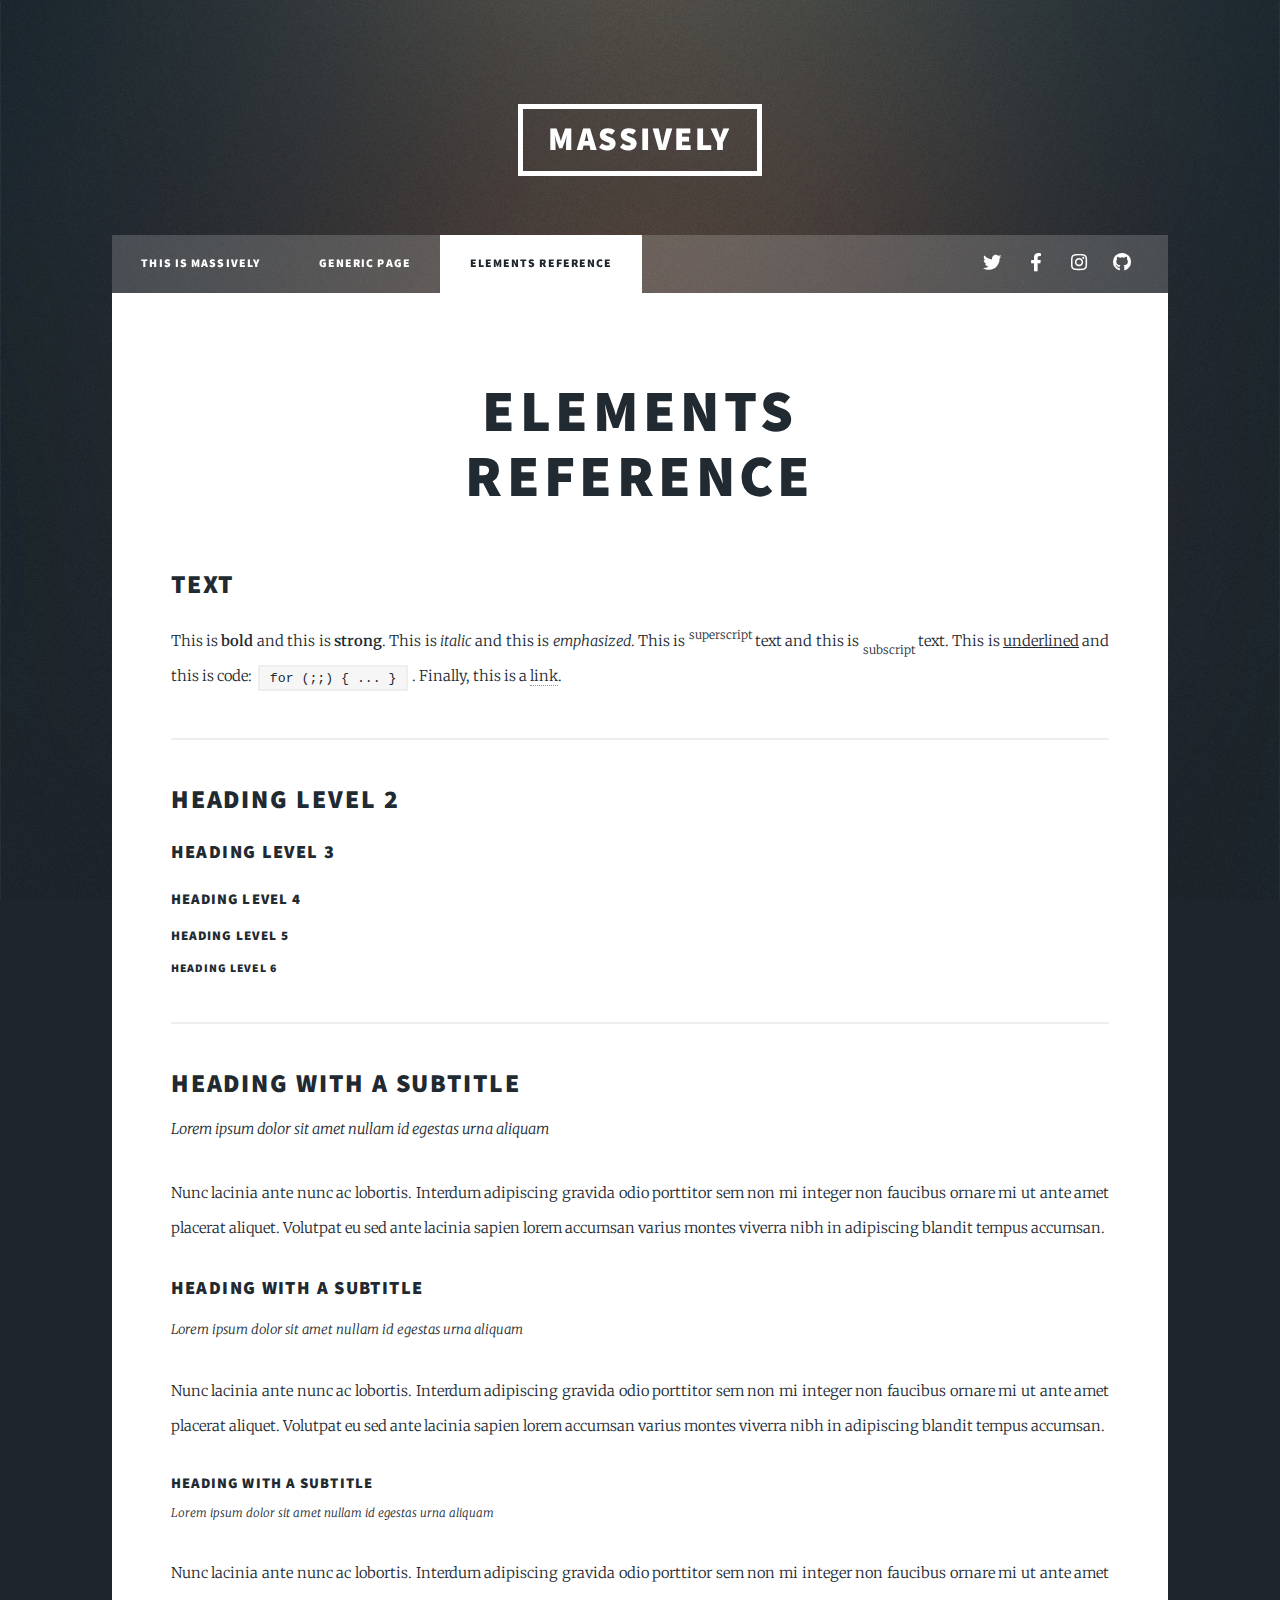
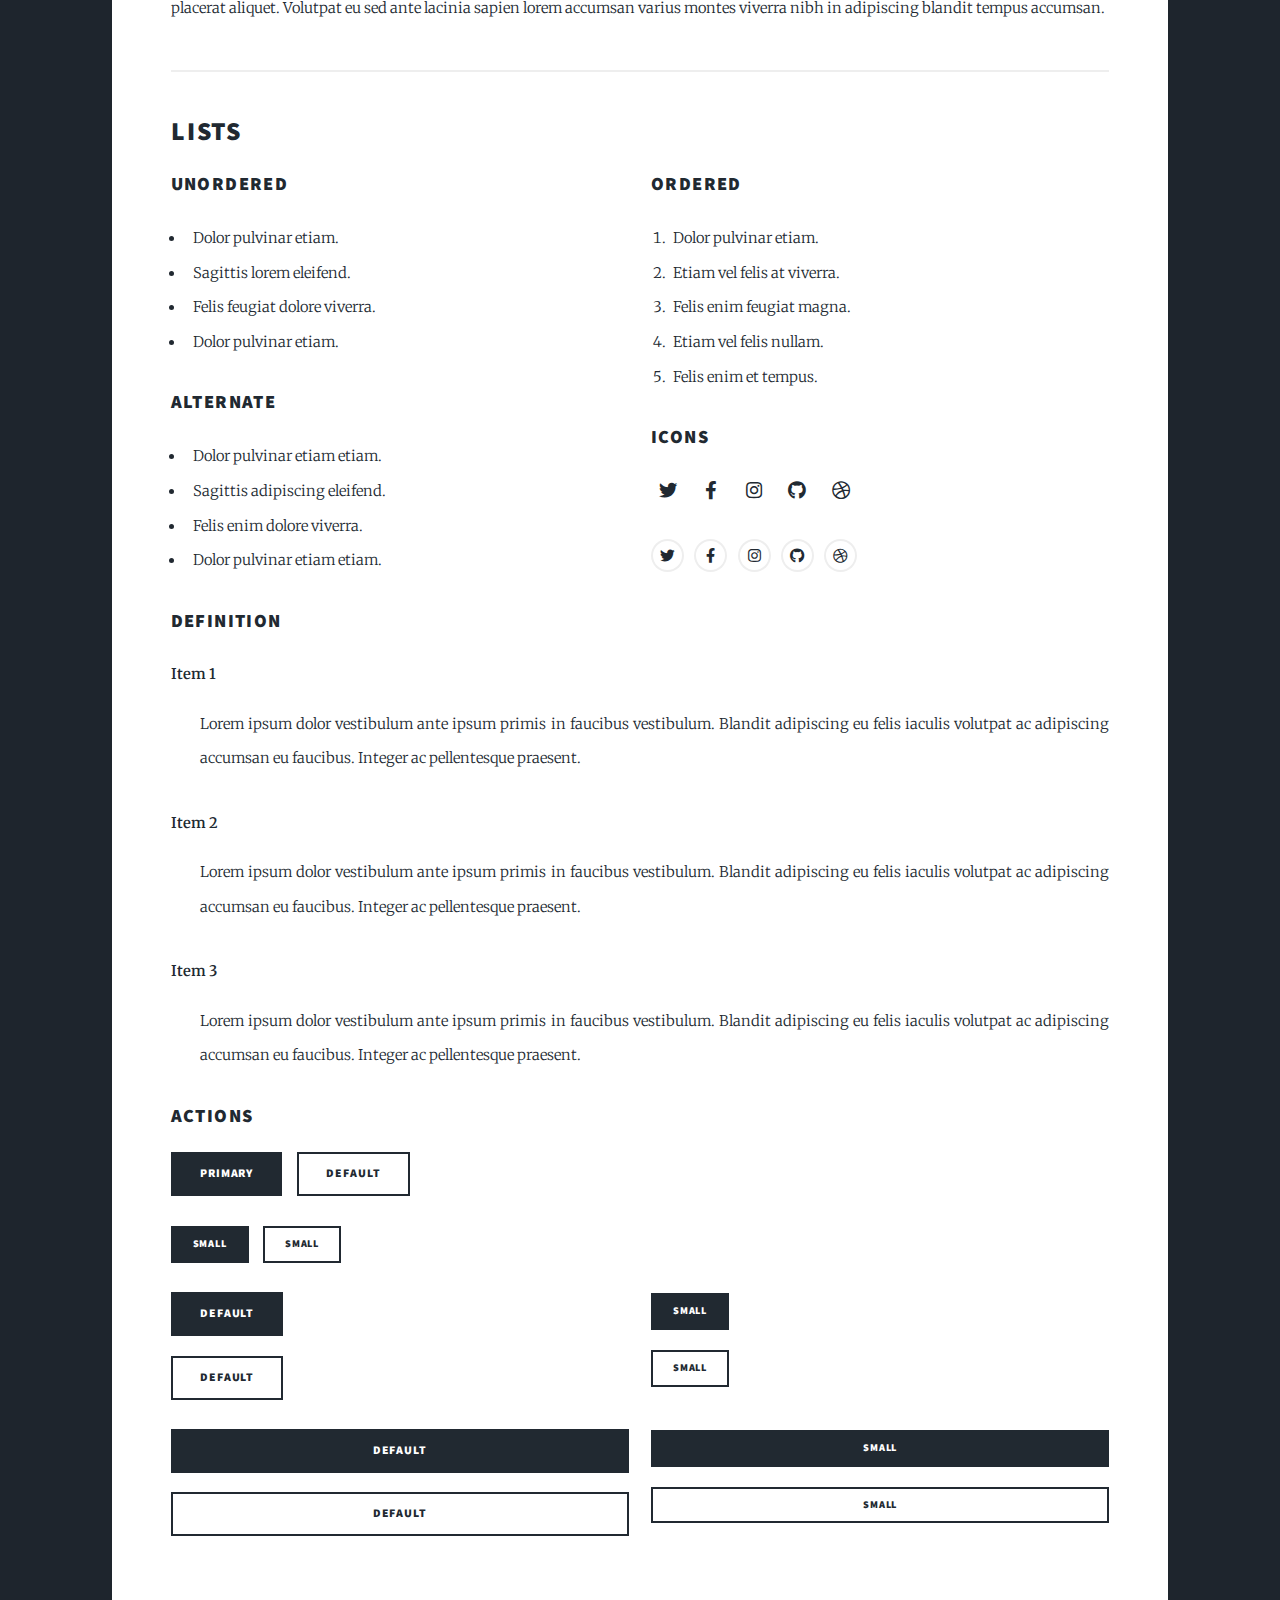
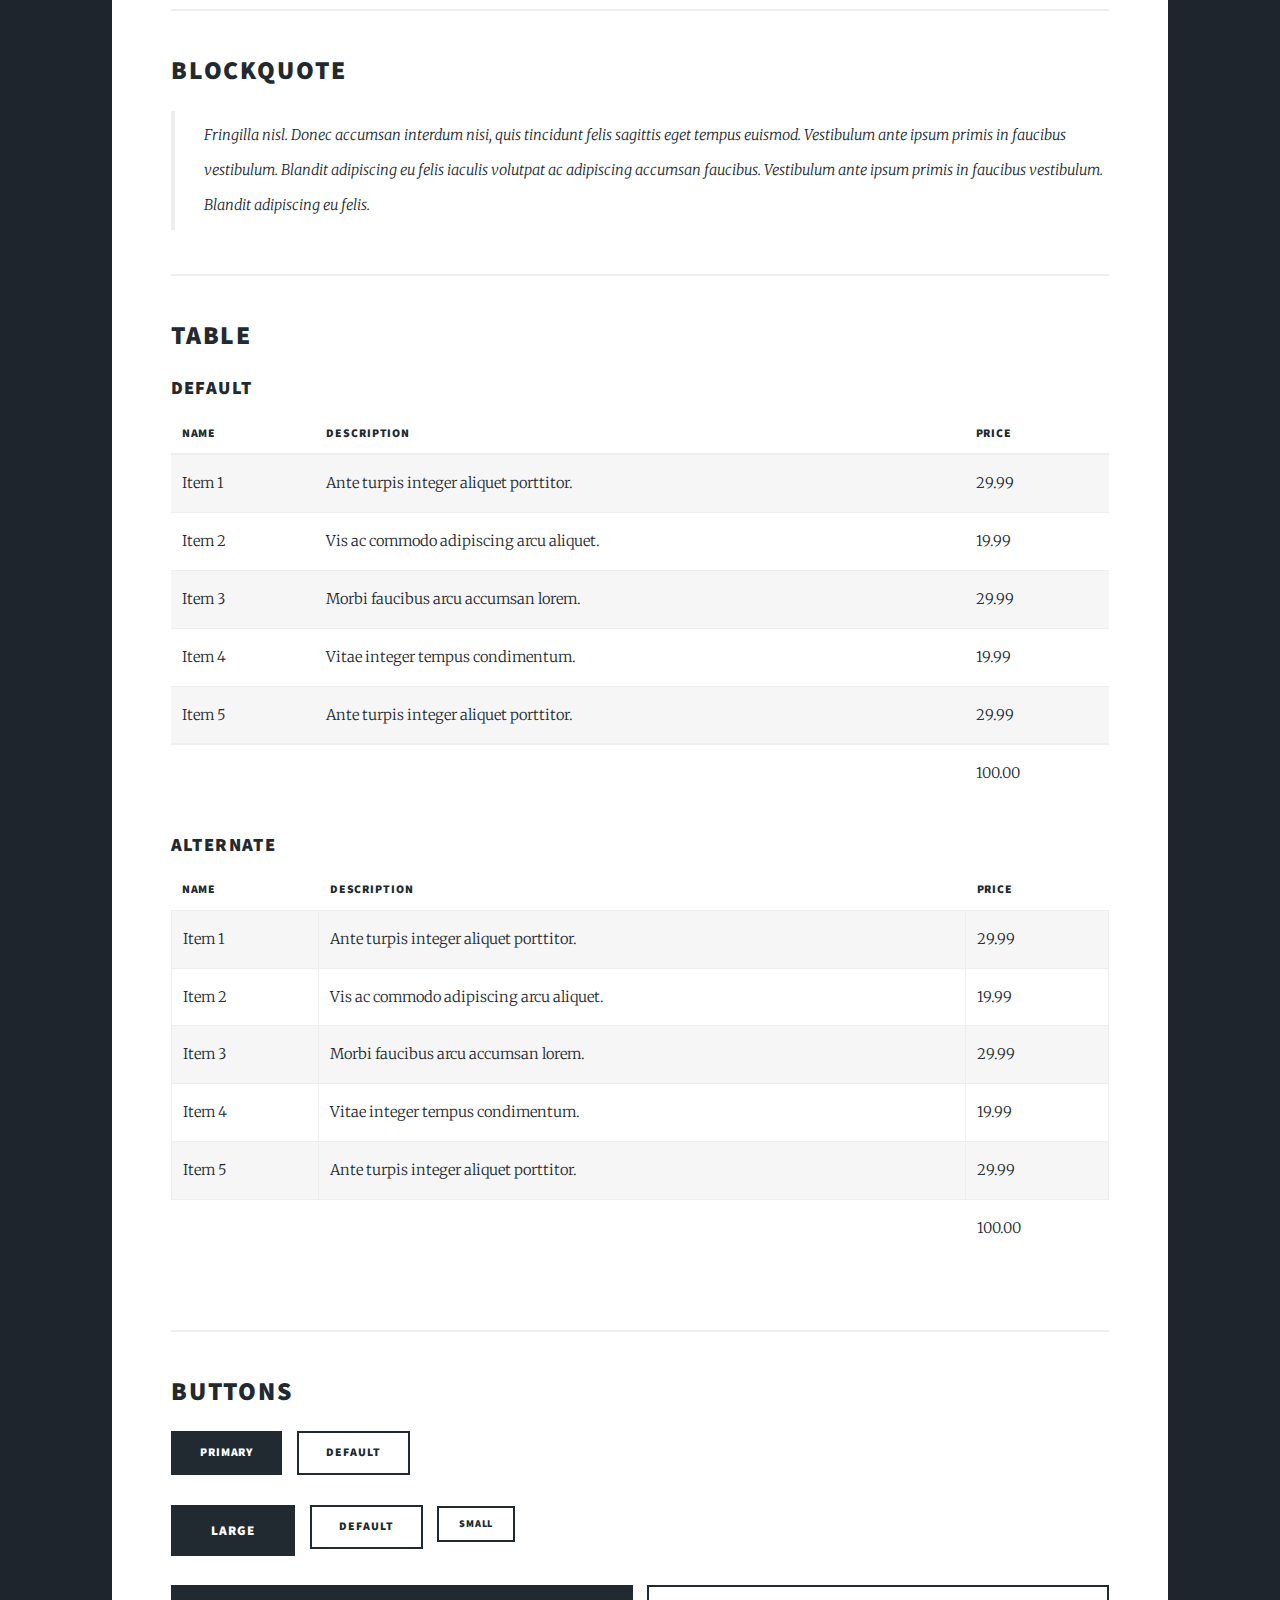
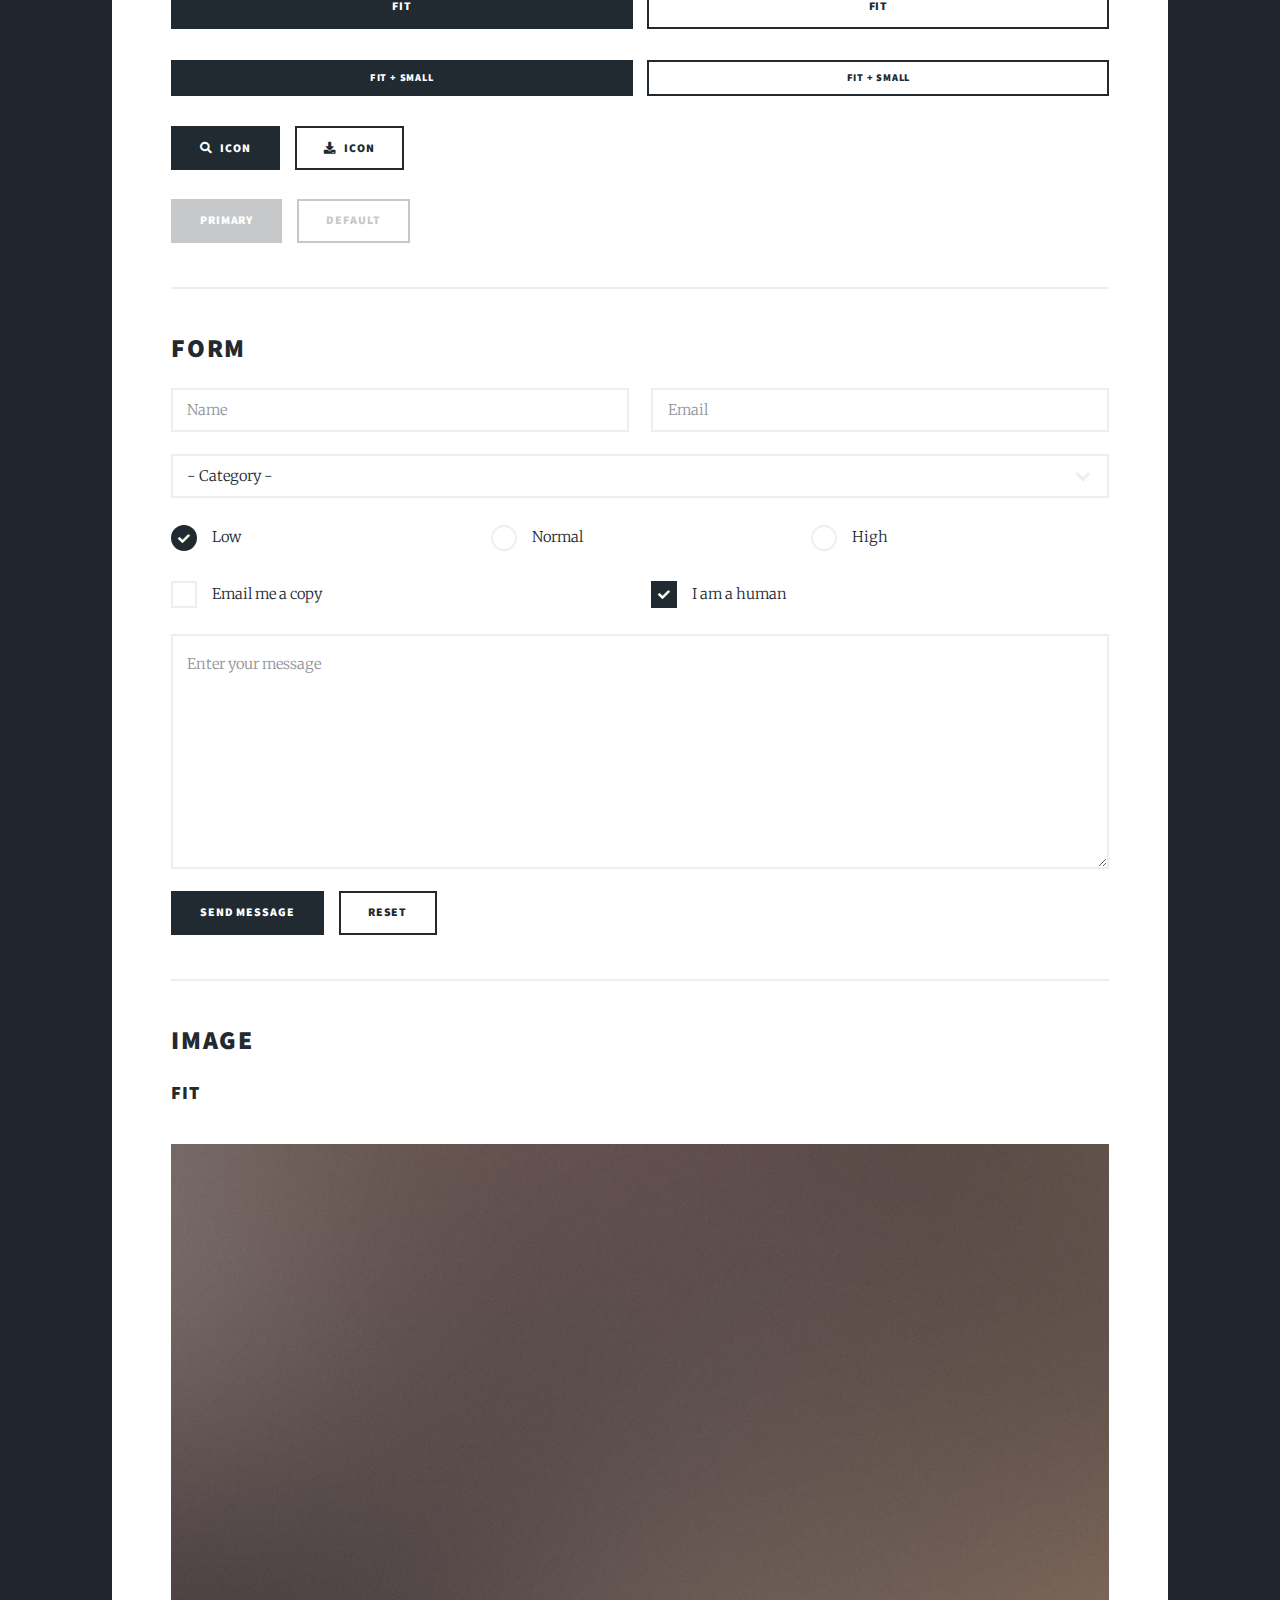
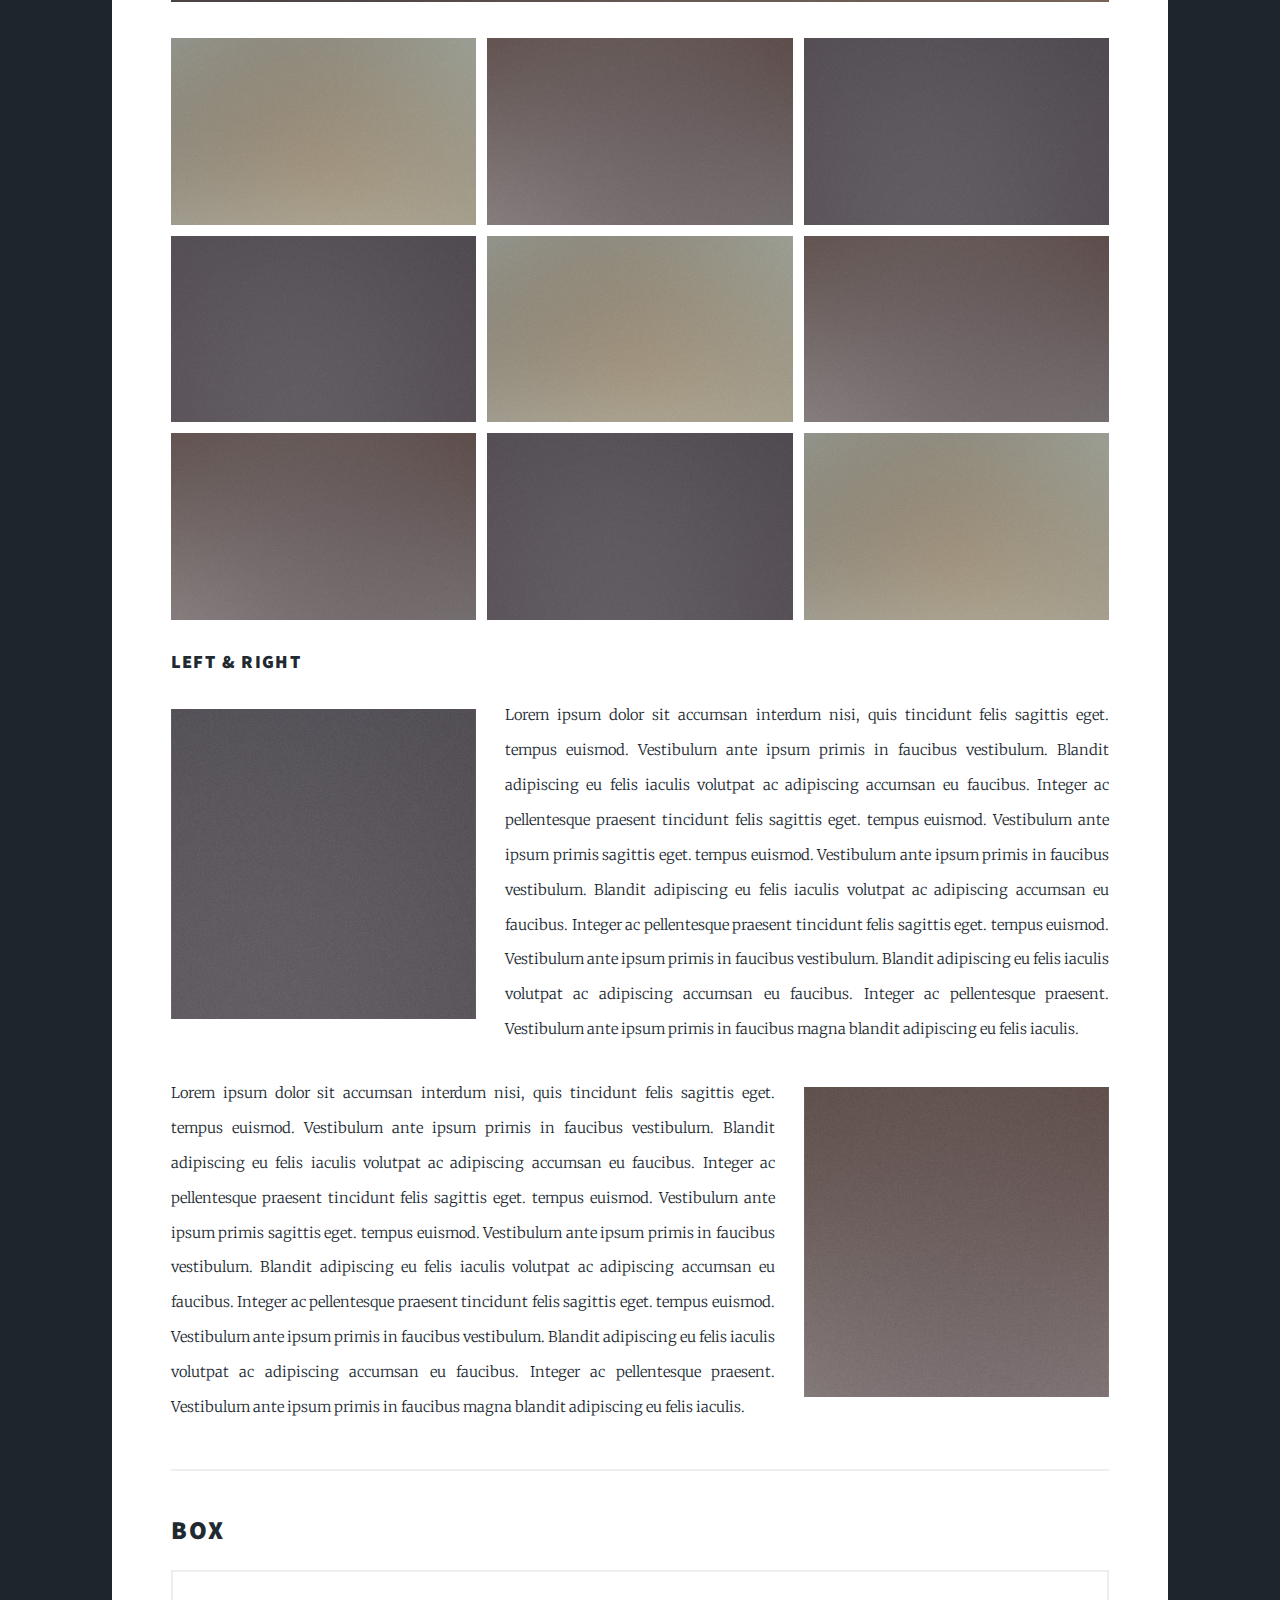
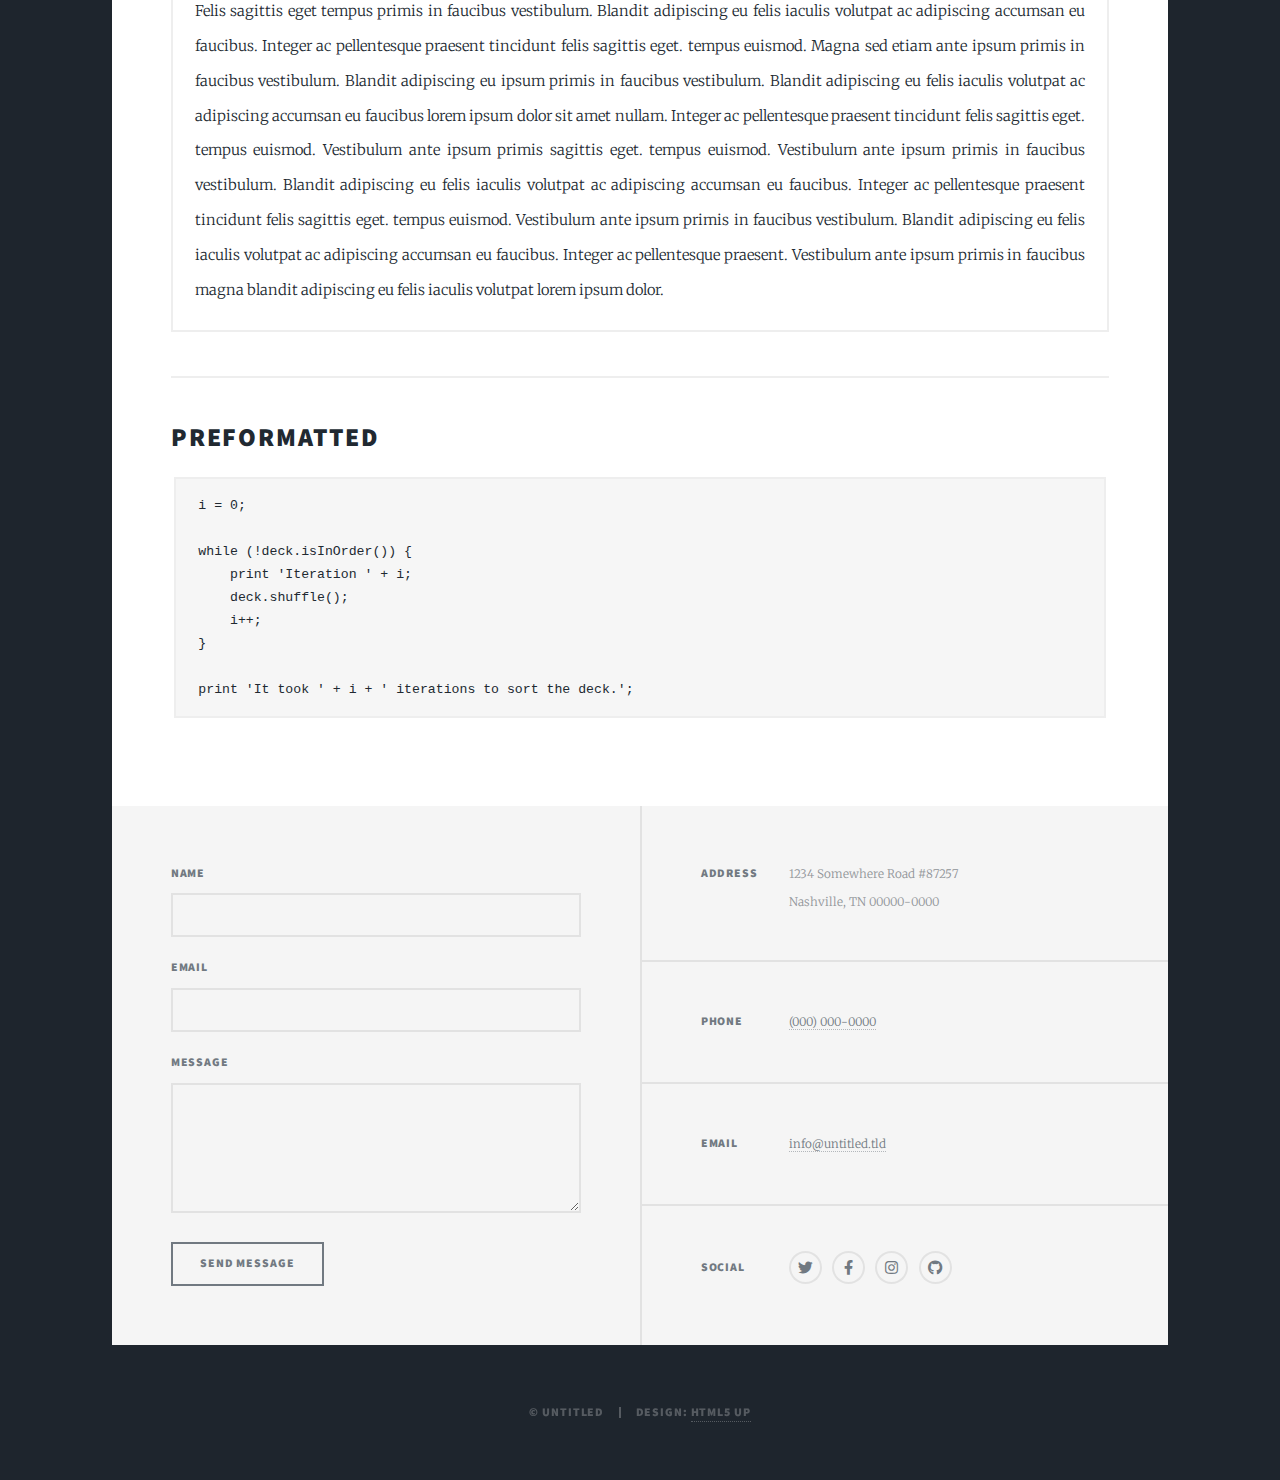
==== commit e8713c01: "one more time -- a new HTML boilerplate to customize for myself" ====
--- a/elements.html
+++ b/elements.html
@@ -1,163 +1,199 @@
 <!DOCTYPE HTML>
 <!--
-	Phantom by HTML5 UP
+	Massively by HTML5 UP
 	html5up.net | @ajlkn
 	Free for personal and commercial use under the CCA 3.0 license (html5up.net/license)
 -->
 <html>
 	<head>
-		<title>Elements - Phantom by HTML5 UP</title>
+		<title>Elements Reference - Massively by HTML5 UP</title>
 		<meta charset="utf-8" />
 		<meta name="viewport" content="width=device-width, initial-scale=1, user-scalable=no" />
 		<link rel="stylesheet" href="assets/css/main.css" />
 		<noscript><link rel="stylesheet" href="assets/css/noscript.css" /></noscript>
 	</head>
 	<body class="is-preload">
+
 		<!-- Wrapper -->
 			<div id="wrapper">
 
 				<!-- Header -->
 					<header id="header">
-						<div class="inner">
-
-							<!-- Logo -->
-								<a href="index.html" class="logo">
-									<span class="symbol"><img src="images/logo.svg" alt="" /></span><span class="title">Phantom</span>
-								</a>
-
-							<!-- Nav -->
-								<nav>
-									<ul>
-										<li><a href="#menu">Menu</a></li>
-									</ul>
-								</nav>
-
-						</div>
+						<a href="index.html" class="logo">Massively</a>
 					</header>
 
-				<!-- Menu -->
-					<nav id="menu">
-						<h2>Menu</h2>
-						<ul>
-							<li><a href="index.html">Home</a></li>
-							<li><a href="generic.html">Example page</a></li>
-							<li><a href="generic.html">Example Page</a></li>
-							<li><a href="generic.html">Example Page</a></li>
-							<li><a href="elements.html">Elements - About this template</a></li>
+				<!-- Nav -->
+					<nav id="nav">
+						<ul class="links">
+							<li><a href="index.html">This is Massively</a></li>
+							<li><a href="generic.html">Generic Page</a></li>
+							<li class="active"><a href="elements.html">Elements Reference</a></li>
+						</ul>
+						<ul class="icons">
+							<li><a href="#" class="icon brands fa-twitter"><span class="label">Twitter</span></a></li>
+							<li><a href="#" class="icon brands fa-facebook-f"><span class="label">Facebook</span></a></li>
+							<li><a href="#" class="icon brands fa-instagram"><span class="label">Instagram</span></a></li>
+							<li><a href="#" class="icon brands fa-github"><span class="label">GitHub</span></a></li>
 						</ul>
 					</nav>
 
 				<!-- Main -->
 					<div id="main">
-						<div class="inner">
-							<h1>Elements</h1>
-
-							<!-- Text -->
-								<section>
+
+						<!-- Post -->
+							<section class="post">
+								<header class="major">
+									<h1>Elements<br />
+									Reference</h1>
+								</header>
+
+								<!-- Text stuff -->
 									<h2>Text</h2>
 									<p>This is <b>bold</b> and this is <strong>strong</strong>. This is <i>italic</i> and this is <em>emphasized</em>.
 									This is <sup>superscript</sup> text and this is <sub>subscript</sub> text.
-									This is <u>underlined</u> and this is code: <code>for (;;) { ... }</code>. Finally, <a href="#">this is a link</a>.</p>
-									<hr />
-									<p>Nunc lacinia ante nunc ac lobortis. Interdum adipiscing gravida odio porttitor sem non mi integer non faucibus ornare mi ut ante amet placerat aliquet. Volutpat eu sed ante lacinia sapien lorem accumsan varius montes viverra nibh in adipiscing blandit tempus accumsan.</p>
+									This is <u>underlined</u> and this is code: <code>for (;;) { ... }</code>.
+									Finally, this is a <a href="#">link</a>.</p>
 									<hr />
 									<h2>Heading Level 2</h2>
 									<h3>Heading Level 3</h3>
 									<h4>Heading Level 4</h4>
-									<hr />
-									<h3>Blockquote</h3>
-									<blockquote>Fringilla nisl. Donec accumsan interdum nisi, quis tincidunt felis sagittis eget tempus euismod. Vestibulum ante ipsum primis in faucibus vestibulum. Blandit adipiscing eu felis iaculis volutpat ac adipiscing accumsan faucibus. Vestibulum ante ipsum primis in faucibus lorem ipsum dolor sit amet nullam adipiscing eu felis.</blockquote>
-									<h3>Preformatted</h3>
-									<pre><code>i = 0;
-
-while (!deck.isInOrder()) {
-    print 'Iteration ' + i;
-    deck.shuffle();
-    i++;
-}
-
-print 'It took ' + i + ' iterations to sort the deck.';</code></pre>
-								</section>
-
-							<!-- Lists -->
-								<section>
+									<h5>Heading Level 5</h5>
+									<h6>Heading Level 6</h6>
+									<hr />
+									<header>
+										<h2>Heading with a Subtitle</h2>
+										<p>Lorem ipsum dolor sit amet nullam id egestas urna aliquam</p>
+									</header>
+									<p>Nunc lacinia ante nunc ac lobortis. Interdum adipiscing gravida odio porttitor sem non mi integer non faucibus ornare mi ut ante amet placerat aliquet. Volutpat eu sed ante lacinia sapien lorem accumsan varius montes viverra nibh in adipiscing blandit tempus accumsan.</p>
+									<header>
+										<h3>Heading with a Subtitle</h3>
+										<p>Lorem ipsum dolor sit amet nullam id egestas urna aliquam</p>
+									</header>
+									<p>Nunc lacinia ante nunc ac lobortis. Interdum adipiscing gravida odio porttitor sem non mi integer non faucibus ornare mi ut ante amet placerat aliquet. Volutpat eu sed ante lacinia sapien lorem accumsan varius montes viverra nibh in adipiscing blandit tempus accumsan.</p>
+									<header>
+										<h4>Heading with a Subtitle</h4>
+										<p>Lorem ipsum dolor sit amet nullam id egestas urna aliquam</p>
+									</header>
+									<p>Nunc lacinia ante nunc ac lobortis. Interdum adipiscing gravida odio porttitor sem non mi integer non faucibus ornare mi ut ante amet placerat aliquet. Volutpat eu sed ante lacinia sapien lorem accumsan varius montes viverra nibh in adipiscing blandit tempus accumsan.</p>
+
+									<hr />
+
+								<!-- Lists -->
 									<h2>Lists</h2>
 									<div class="row">
-										<div class="col-6 col-12-medium">
+										<div class="col-6 col-12-small">
+
 											<h3>Unordered</h3>
 											<ul>
 												<li>Dolor pulvinar etiam.</li>
-												<li>Sagittis adipiscing.</li>
-												<li>Felis enim feugiat.</li>
-											</ul>
+												<li>Sagittis lorem eleifend.</li>
+												<li>Felis feugiat dolore viverra.</li>
+												<li>Dolor pulvinar etiam.</li>
+											</ul>
+
 											<h3>Alternate</h3>
 											<ul class="alt">
-												<li>Dolor pulvinar etiam.</li>
-												<li>Sagittis adipiscing.</li>
-												<li>Felis enim feugiat.</li>
-											</ul>
-										</div>
-										<div class="col-6 col-12-medium">
+												<li>Dolor pulvinar etiam etiam.</li>
+												<li>Sagittis adipiscing eleifend.</li>
+												<li>Felis enim dolore viverra.</li>
+												<li>Dolor pulvinar etiam etiam.</li>
+											</ul>
+
+										</div>
+										<div class="col-6 col-12-small">
+
 											<h3>Ordered</h3>
 											<ol>
 												<li>Dolor pulvinar etiam.</li>
-												<li>Etiam vel felis viverra.</li>
-												<li>Felis enim feugiat.</li>
-												<li>Dolor pulvinar etiam.</li>
-												<li>Etiam vel felis lorem.</li>
-												<li>Felis enim et feugiat.</li>
+												<li>Etiam vel felis at viverra.</li>
+												<li>Felis enim feugiat magna.</li>
+												<li>Etiam vel felis nullam.</li>
+												<li>Felis enim et tempus.</li>
 											</ol>
+
 											<h3>Icons</h3>
 											<ul class="icons">
-												<li><a href="#" class="icon brands style1 fa-twitter"><span class="label">Twitter</span></a></li>
-												<li><a href="#" class="icon brands style1 fa-facebook-f"><span class="label">Facebook</span></a></li>
-												<li><a href="#" class="icon brands style1 fa-instagram"><span class="label">Instagram</span></a></li>
-												<li><a href="#" class="icon brands style1 fa-github"><span class="label">Github</span></a></li>
-											</ul>
-											<ul class="icons">
-												<li><a href="#" class="icon brands style2 fa-twitter"><span class="label">Twitter</span></a></li>
-												<li><a href="#" class="icon brands style2 fa-facebook-f"><span class="label">Facebook</span></a></li>
-												<li><a href="#" class="icon brands style2 fa-instagram"><span class="label">Instagram</span></a></li>
-												<li><a href="#" class="icon brands style2 fa-github"><span class="label">Github</span></a></li>
-											</ul>
-										</div>
-									</div>
-									<h2>Actions</h2>
+												<li><a href="#" class="icon brands fa-twitter"><span class="label">Twitter</span></a></li>
+												<li><a href="#" class="icon brands fa-facebook-f"><span class="label">Facebook</span></a></li>
+												<li><a href="#" class="icon brands fa-instagram"><span class="label">Instagram</span></a></li>
+												<li><a href="#" class="icon brands fa-github"><span class="label">Github</span></a></li>
+												<li><a href="#" class="icon brands fa-dribbble"><span class="label">Dribbble</span></a></li>
+											</ul>
+											<ul class="icons alt">
+												<li><a href="#" class="icon brands alt fa-twitter"><span class="label">Twitter</span></a></li>
+												<li><a href="#" class="icon brands alt fa-facebook-f"><span class="label">Facebook</span></a></li>
+												<li><a href="#" class="icon brands alt fa-instagram"><span class="label">Instagram</span></a></li>
+												<li><a href="#" class="icon brands alt fa-github"><span class="label">Github</span></a></li>
+												<li><a href="#" class="icon brands alt fa-dribbble"><span class="label">Dribbble</span></a></li>
+											</ul>
+
+										</div>
+									</div>
+									<h3>Definition</h3>
+									<dl>
+										<dt>Item 1</dt>
+										<dd>
+											<p>Lorem ipsum dolor vestibulum ante ipsum primis in faucibus vestibulum. Blandit adipiscing eu felis iaculis volutpat ac adipiscing accumsan eu faucibus. Integer ac pellentesque praesent.</p>
+										</dd>
+										<dt>Item 2</dt>
+										<dd>
+											<p>Lorem ipsum dolor vestibulum ante ipsum primis in faucibus vestibulum. Blandit adipiscing eu felis iaculis volutpat ac adipiscing accumsan eu faucibus. Integer ac pellentesque praesent.</p>
+										</dd>
+										<dt>Item 3</dt>
+										<dd>
+											<p>Lorem ipsum dolor vestibulum ante ipsum primis in faucibus vestibulum. Blandit adipiscing eu felis iaculis volutpat ac adipiscing accumsan eu faucibus. Integer ac pellentesque praesent.</p>
+										</dd>
+									</dl>
+
+									<h3>Actions</h3>
+									<ul class="actions">
+										<li><a href="#" class="button primary">Primary</a></li>
+										<li><a href="#" class="button">Default</a></li>
+									</ul>
+									<ul class="actions small">
+										<li><a href="#" class="button primary small">Small</a></li>
+										<li><a href="#" class="button small">Small</a></li>
+									</ul>
 									<div class="row">
-										<div class="col-6 col-12-medium">
-											<ul class="actions">
-												<li><a href="#" class="button primary">Default</a></li>
-												<li><a href="#" class="button">Default</a></li>
-											</ul>
-											<ul class="actions small">
-												<li><a href="#" class="button primary small">Small</a></li>
-												<li><a href="#" class="button small">Small</a></li>
-											</ul>
+										<div class="col-6 col-12-small">
 											<ul class="actions stacked">
 												<li><a href="#" class="button primary">Default</a></li>
 												<li><a href="#" class="button">Default</a></li>
 											</ul>
+										</div>
+										<div class="col-6 col-12-small">
 											<ul class="actions stacked">
 												<li><a href="#" class="button primary small">Small</a></li>
 												<li><a href="#" class="button small">Small</a></li>
 											</ul>
 										</div>
-										<div class="col-6 col-12-medium">
+									</div>
+									<div class="row">
+										<div class="col-6 col-12-small">
 											<ul class="actions stacked">
 												<li><a href="#" class="button primary fit">Default</a></li>
 												<li><a href="#" class="button fit">Default</a></li>
 											</ul>
+										</div>
+										<div class="col-6 col-12-small">
 											<ul class="actions stacked">
 												<li><a href="#" class="button primary small fit">Small</a></li>
 												<li><a href="#" class="button small fit">Small</a></li>
 											</ul>
 										</div>
 									</div>
-								</section>
-
-							<!-- Table -->
-								<section>
+
+									<hr />
+
+								<!-- Blockquote -->
+									<h2>Blockquote</h2>
+									<blockquote>Fringilla nisl. Donec accumsan interdum nisi, quis tincidunt felis sagittis eget tempus euismod. Vestibulum ante ipsum primis in faucibus vestibulum. Blandit adipiscing eu felis iaculis volutpat ac adipiscing accumsan faucibus. Vestibulum ante ipsum primis in faucibus vestibulum. Blandit adipiscing eu felis.</blockquote>
+
+									<hr />
+
+								<!-- Table -->
 									<h2>Table</h2>
+
 									<h3>Default</h3>
 									<div class="table-wrapper">
 										<table>
@@ -170,27 +206,27 @@
 											</thead>
 											<tbody>
 												<tr>
-													<td>Item One</td>
+													<td>Item 1</td>
 													<td>Ante turpis integer aliquet porttitor.</td>
 													<td>29.99</td>
 												</tr>
 												<tr>
-													<td>Item Two</td>
+													<td>Item 2</td>
 													<td>Vis ac commodo adipiscing arcu aliquet.</td>
 													<td>19.99</td>
 												</tr>
 												<tr>
-													<td>Item Three</td>
+													<td>Item 3</td>
 													<td> Morbi faucibus arcu accumsan lorem.</td>
 													<td>29.99</td>
 												</tr>
 												<tr>
-													<td>Item Four</td>
+													<td>Item 4</td>
 													<td>Vitae integer tempus condimentum.</td>
 													<td>19.99</td>
 												</tr>
 												<tr>
-													<td>Item Five</td>
+													<td>Item 5</td>
 													<td>Ante turpis integer aliquet porttitor.</td>
 													<td>29.99</td>
 												</tr>
@@ -216,27 +252,27 @@
 											</thead>
 											<tbody>
 												<tr>
-													<td>Item One</td>
+													<td>Item 1</td>
 													<td>Ante turpis integer aliquet porttitor.</td>
 													<td>29.99</td>
 												</tr>
 												<tr>
-													<td>Item Two</td>
+													<td>Item 2</td>
 													<td>Vis ac commodo adipiscing arcu aliquet.</td>
 													<td>19.99</td>
 												</tr>
 												<tr>
-													<td>Item Three</td>
+													<td>Item 3</td>
 													<td> Morbi faucibus arcu accumsan lorem.</td>
 													<td>29.99</td>
 												</tr>
 												<tr>
-													<td>Item Four</td>
+													<td>Item 4</td>
 													<td>Vitae integer tempus condimentum.</td>
 													<td>19.99</td>
 												</tr>
 												<tr>
-													<td>Item Five</td>
+													<td>Item 5</td>
 													<td>Ante turpis integer aliquet porttitor.</td>
 													<td>29.99</td>
 												</tr>
@@ -249,44 +285,42 @@
 											</tfoot>
 										</table>
 									</div>
-								</section>
-
-							<!-- Buttons -->
-								<section>
-									<h3>Buttons</h3>
+
+									<hr />
+
+								<!-- Buttons -->
+									<h2>Buttons</h2>
 									<ul class="actions">
 										<li><a href="#" class="button primary">Primary</a></li>
 										<li><a href="#" class="button">Default</a></li>
 									</ul>
 									<ul class="actions">
-										<li><a href="#" class="button large">Large</a></li>
+										<li><a href="#" class="button primary large">Large</a></li>
 										<li><a href="#" class="button">Default</a></li>
 										<li><a href="#" class="button small">Small</a></li>
 									</ul>
 									<ul class="actions fit">
 										<li><a href="#" class="button primary fit">Fit</a></li>
 										<li><a href="#" class="button fit">Fit</a></li>
-										<li><a href="#" class="button fit">Fit</a></li>
 									</ul>
 									<ul class="actions fit small">
 										<li><a href="#" class="button primary fit small">Fit + Small</a></li>
 										<li><a href="#" class="button fit small">Fit + Small</a></li>
-										<li><a href="#" class="button fit small">Fit + Small</a></li>
 									</ul>
 									<ul class="actions">
-										<li><a href="#" class="button primary icon solid fa-download">Icon</a></li>
-										<li><a href="#" class="button icon solid fa-upload">Icon</a></li>
-										<li><a href="#" class="button icon solid fa-save">Icon</a></li>
+										<li><a href="#" class="button primary icon solid fa-search">Icon</a></li>
+										<li><a href="#" class="button icon solid fa-download">Icon</a></li>
 									</ul>
 									<ul class="actions">
-										<li><span class="button primary disabled">Disabled</span></li>
-										<li><span class="button disabled">Disabled</span></li>
-									</ul>
-								</section>
-
-							<!-- Form -->
-								<section>
+										<li><span class="button primary disabled">Primary</span></li>
+										<li><span class="button disabled">Default</span></li>
+									</ul>
+
+									<hr />
+
+								<!-- Form -->
 									<h2>Form</h2>
+
 									<form method="post" action="#">
 										<div class="row gtr-uniform">
 											<div class="col-6 col-12-xsmall">
@@ -295,6 +329,7 @@
 											<div class="col-6 col-12-xsmall">
 												<input type="email" name="demo-email" id="demo-email" value="" placeholder="Email" />
 											</div>
+											<!-- Break -->
 											<div class="col-12">
 												<select name="demo-category" id="demo-category">
 													<option value="">- Category -</option>
@@ -304,6 +339,7 @@
 													<option value="1">Human Resources</option>
 												</select>
 											</div>
+											<!-- Break -->
 											<div class="col-4 col-12-small">
 												<input type="radio" id="demo-priority-low" name="demo-priority" checked>
 												<label for="demo-priority-low">Low</label>
@@ -316,17 +352,20 @@
 												<input type="radio" id="demo-priority-high" name="demo-priority">
 												<label for="demo-priority-high">High</label>
 											</div>
+											<!-- Break -->
 											<div class="col-6 col-12-small">
 												<input type="checkbox" id="demo-copy" name="demo-copy">
 												<label for="demo-copy">Email me a copy</label>
 											</div>
 											<div class="col-6 col-12-small">
 												<input type="checkbox" id="demo-human" name="demo-human" checked>
-												<label for="demo-human">Not a robot</label>
-											</div>
+												<label for="demo-human">I am a human</label>
+											</div>
+											<!-- Break -->
 											<div class="col-12">
 												<textarea name="demo-message" id="demo-message" placeholder="Enter your message" rows="6"></textarea>
 											</div>
+											<!-- Break -->
 											<div class="col-12">
 												<ul class="actions">
 													<li><input type="submit" value="Send Message" class="primary" /></li>
@@ -335,78 +374,121 @@
 											</div>
 										</div>
 									</form>
-								</section>
-
-							<!-- Image -->
-								<section>
+
+									<hr />
+
+								<!-- Image -->
 									<h2>Image</h2>
+
 									<h3>Fit</h3>
+									<span class="image fit"><img src="images/pic01.jpg" alt="" /></span>
 									<div class="box alt">
-										<div class="row gtr-uniform">
-											<div class="col-12"><span class="image fit"><img src="images/pic13.jpg" alt="" /></span></div>
-											<div class="col-4"><span class="image fit"><img src="images/pic01.jpg" alt="" /></span></div>
+										<div class="row gtr-50 gtr-uniform">
 											<div class="col-4"><span class="image fit"><img src="images/pic02.jpg" alt="" /></span></div>
 											<div class="col-4"><span class="image fit"><img src="images/pic03.jpg" alt="" /></span></div>
-											<div class="col-4"><span class="image fit"><img src="images/pic03.jpg" alt="" /></span></div>
-											<div class="col-4"><span class="image fit"><img src="images/pic01.jpg" alt="" /></span></div>
-											<div class="col-4"><span class="image fit"><img src="images/pic02.jpg" alt="" /></span></div>
+											<div class="col-4"><span class="image fit"><img src="images/pic04.jpg" alt="" /></span></div>
+											<!-- Break -->
+											<div class="col-4"><span class="image fit"><img src="images/pic04.jpg" alt="" /></span></div>
 											<div class="col-4"><span class="image fit"><img src="images/pic02.jpg" alt="" /></span></div>
 											<div class="col-4"><span class="image fit"><img src="images/pic03.jpg" alt="" /></span></div>
-											<div class="col-4"><span class="image fit"><img src="images/pic01.jpg" alt="" /></span></div>
-										</div>
-									</div>
+											<!-- Break -->
+											<div class="col-4"><span class="image fit"><img src="images/pic03.jpg" alt="" /></span></div>
+											<div class="col-4"><span class="image fit"><img src="images/pic04.jpg" alt="" /></span></div>
+											<div class="col-4"><span class="image fit"><img src="images/pic02.jpg" alt="" /></span></div>
+										</div>
+									</div>
+
 									<h3>Left &amp; Right</h3>
-									<p><span class="image left"><img src="images/pic14.jpg" alt="" /></span>Fringilla nisl. Donec accumsan interdum nisi, quis tincidunt felis sagittis eget. tempus euismod. Vestibulum ante ipsum primis in faucibus vestibulum. Blandit adipiscing eu felis iaculis volutpat ac adipiscing accumsan eu faucibus. Integer ac pellentesque praesent tincidunt felis sagittis eget. tempus euismod. Vestibulum ante ipsum primis in faucibus vestibulum. Blandit adipiscing eu felis iaculis volutpat ac adipiscing accumsan eu faucibus. Integer ac pellentesque praesent. Donec accumsan interdum nisi, quis tincidunt felis sagittis eget. tempus euismod. Vestibulum ante ipsum primis in faucibus vestibulum. Blandit adipiscing eu felis iaculis volutpat ac adipiscing accumsan eu faucibus. Integer ac pellentesque praesent tincidunt felis sagittis eget. tempus euismod. Vestibulum ante ipsum primis in faucibus vestibulum. Blandit adipiscing eu felis iaculis volutpat ac adipiscing accumsan eu faucibus. Integer ac pellentesque praesent. Blandit adipiscing eu felis iaculis volutpat ac adipiscing accumsan eu faucibus. Integer ac pellentesque praesent tincidunt felis sagittis eget. tempus euismod. Vestibulum ante ipsum primis in faucibus vestibulum. Blandit adipiscing eu felis iaculis volutpat ac adipiscing accumsan eu faucibus. Integer ac pellentesque praesent.</p>
-									<p><span class="image right"><img src="images/pic15.jpg" alt="" /></span>Fringilla nisl. Donec accumsan interdum nisi, quis tincidunt felis sagittis eget. tempus euismod. Vestibulum ante ipsum primis in faucibus vestibulum. Blandit adipiscing eu felis iaculis volutpat ac adipiscing accumsan eu faucibus. Integer ac pellentesque praesent tincidunt felis sagittis eget. tempus euismod. Vestibulum ante ipsum primis in faucibus vestibulum. Blandit adipiscing eu felis iaculis volutpat ac adipiscing accumsan eu faucibus. Integer ac pellentesque praesent. Donec accumsan interdum nisi, quis tincidunt felis sagittis eget. tempus euismod. Vestibulum ante ipsum primis in faucibus vestibulum. Blandit adipiscing eu felis iaculis volutpat ac adipiscing accumsan eu faucibus. Integer ac pellentesque praesent tincidunt felis sagittis eget. tempus euismod. Vestibulum ante ipsum primis in faucibus vestibulum. Blandit adipiscing eu felis iaculis volutpat ac adipiscing accumsan eu faucibus. Integer ac pellentesque praesent. Blandit adipiscing eu felis iaculis volutpat ac adipiscing accumsan eu faucibus. Integer ac pellentesque praesent tincidunt felis sagittis eget. tempus euismod. Vestibulum ante ipsum primis in faucibus vestibulum. Blandit adipiscing eu felis iaculis volutpat ac adipiscing accumsan eu faucibus. Integer ac pellentesque praesent.</p>
-								</section>
-
-						</div>
+									<p><span class="image left"><img src="images/pic08.jpg" alt="" /></span>Lorem ipsum dolor sit accumsan interdum nisi, quis tincidunt felis sagittis eget. tempus euismod. Vestibulum ante ipsum primis in faucibus vestibulum. Blandit adipiscing eu felis iaculis volutpat ac adipiscing accumsan eu faucibus. Integer ac pellentesque praesent tincidunt felis sagittis eget. tempus euismod. Vestibulum ante ipsum primis sagittis eget. tempus euismod. Vestibulum ante ipsum primis in faucibus vestibulum. Blandit adipiscing eu felis iaculis volutpat ac adipiscing accumsan eu faucibus. Integer ac pellentesque praesent tincidunt felis sagittis eget. tempus euismod. Vestibulum ante ipsum primis in faucibus vestibulum. Blandit adipiscing eu felis iaculis volutpat ac adipiscing accumsan eu faucibus. Integer ac pellentesque praesent. Vestibulum ante ipsum primis in faucibus magna blandit adipiscing eu felis iaculis.</p>
+									<p><span class="image right"><img src="images/pic09.jpg" alt="" /></span>Lorem ipsum dolor sit accumsan interdum nisi, quis tincidunt felis sagittis eget. tempus euismod. Vestibulum ante ipsum primis in faucibus vestibulum. Blandit adipiscing eu felis iaculis volutpat ac adipiscing accumsan eu faucibus. Integer ac pellentesque praesent tincidunt felis sagittis eget. tempus euismod. Vestibulum ante ipsum primis sagittis eget. tempus euismod. Vestibulum ante ipsum primis in faucibus vestibulum. Blandit adipiscing eu felis iaculis volutpat ac adipiscing accumsan eu faucibus. Integer ac pellentesque praesent tincidunt felis sagittis eget. tempus euismod. Vestibulum ante ipsum primis in faucibus vestibulum. Blandit adipiscing eu felis iaculis volutpat ac adipiscing accumsan eu faucibus. Integer ac pellentesque praesent. Vestibulum ante ipsum primis in faucibus magna blandit adipiscing eu felis iaculis.</p>
+
+									<hr />
+
+								<!-- Box -->
+									<h2>Box</h2>
+									<div class="box">
+										<p>Felis sagittis eget tempus primis in faucibus vestibulum. Blandit adipiscing eu felis iaculis volutpat ac adipiscing accumsan eu faucibus. Integer ac pellentesque praesent tincidunt felis sagittis eget. tempus euismod. Magna sed etiam ante ipsum primis in faucibus vestibulum. Blandit adipiscing eu ipsum primis in faucibus vestibulum. Blandit adipiscing eu felis iaculis volutpat ac adipiscing accumsan eu faucibus lorem ipsum dolor sit amet nullam. Integer ac pellentesque praesent tincidunt felis sagittis eget. tempus euismod. Vestibulum ante ipsum primis sagittis eget. tempus euismod. Vestibulum ante ipsum primis in faucibus vestibulum. Blandit adipiscing eu felis iaculis volutpat ac adipiscing accumsan eu faucibus. Integer ac pellentesque praesent tincidunt felis sagittis eget. tempus euismod. Vestibulum ante ipsum primis in faucibus vestibulum. Blandit adipiscing eu felis iaculis volutpat ac adipiscing accumsan eu faucibus. Integer ac pellentesque praesent. Vestibulum ante ipsum primis in faucibus magna blandit adipiscing eu felis iaculis volutpat lorem ipsum dolor.</p>
+									</div>
+
+									<hr />
+
+								<!-- Preformatted Code -->
+									<h2>Preformatted</h2>
+									<pre><code>i = 0;
+
+while (!deck.isInOrder()) {
+    print 'Iteration ' + i;
+    deck.shuffle();
+    i++;
+}
+
+print 'It took ' + i + ' iterations to sort the deck.';
+</code></pre>
+
+							</section>
+
 					</div>
 
-				<footer id="footer">
-					<div class="inner">
+				<!-- Footer -->
+					<footer id="footer">
 						<section>
-							<h2>Get in touch</h2>
 							<form method="post" action="#">
 								<div class="fields">
-									<div class="field half">
-										<input type="text" name="name" id="name" placeholder="Name">
-									</div>
-									<div class="field half">
-										<input type="email" name="email" id="email" placeholder="Email">
-									</div>
 									<div class="field">
-										<textarea name="message" id="message" placeholder="Message"></textarea>
+										<label for="name">Name</label>
+										<input type="text" name="name" id="name" />
+									</div>
+									<div class="field">
+										<label for="email">Email</label>
+										<input type="text" name="email" id="email" />
+									</div>
+									<div class="field">
+										<label for="message">Message</label>
+										<textarea name="message" id="message" rows="3"></textarea>
 									</div>
 								</div>
 								<ul class="actions">
-									<li><input type="submit" value="Send" class="primary"></li>
+									<li><input type="submit" value="Send Message" /></li>
 								</ul>
 							</form>
 						</section>
-						<section>
-							<h2>Follow</h2>
-							<ul class="icons">
-								<li><a href="#" class="icon brands style2 fa-twitter"><span class="label">Twitter</span></a></li>
-								<li><a href="#" class="icon brands style2 fa-facebook-f"><span class="label">Facebook</span></a></li>
-								<li><a href="#" class="icon brands style2 fa-instagram"><span class="label">Instagram</span></a></li>
-								<li><a href="#" class="icon brands style2 fa-dribbble"><span class="label">Dribbble</span></a></li>
-								<li><a href="#" class="icon brands style2 fa-github"><span class="label">GitHub</span></a></li>
-								<li><a href="#" class="icon brands style2 fa-500px"><span class="label">500px</span></a></li>
-								<li><a href="#" class="icon solid style2 fa-phone"><span class="label">Phone</span></a></li>
-								<li><a href="#" class="icon solid style2 fa-envelope"><span class="label">Email</span></a></li>
-							</ul>
+						<section class="split contact">
+							<section class="alt">
+								<h3>Address</h3>
+								<p>1234 Somewhere Road #87257<br />
+								Nashville, TN 00000-0000</p>
+							</section>
+							<section>
+								<h3>Phone</h3>
+								<p><a href="#">(000) 000-0000</a></p>
+							</section>
+							<section>
+								<h3>Email</h3>
+								<p><a href="#">info@untitled.tld</a></p>
+							</section>
+							<section>
+								<h3>Social</h3>
+								<ul class="icons alt">
+									<li><a href="#" class="icon brands alt fa-twitter"><span class="label">Twitter</span></a></li>
+									<li><a href="#" class="icon brands alt fa-facebook-f"><span class="label">Facebook</span></a></li>
+									<li><a href="#" class="icon brands alt fa-instagram"><span class="label">Instagram</span></a></li>
+									<li><a href="#" class="icon brands alt fa-github"><span class="label">GitHub</span></a></li>
+								</ul>
+							</section>
 						</section>
-						<ul class="copyright">
-							<li>© Untitled. All rights reserved</li><li>Design: <a href="http://html5up.net">HTML5 UP</a></li>
-						</ul>
+					</footer>
+
+				<!-- Copyright -->
+					<div id="copyright">
+						<ul><li>&copy; Untitled</li><li>Design: <a href="https://html5up.net">HTML5 UP</a></li></ul>
 					</div>
-				</footer>
 
 			</div>
 
 		<!-- Scripts -->
 			<script src="assets/js/jquery.min.js"></script>
+			<script src="assets/js/jquery.scrollex.min.js"></script>
+			<script src="assets/js/jquery.scrolly.min.js"></script>
 			<script src="assets/js/browser.min.js"></script>
 			<script src="assets/js/breakpoints.min.js"></script>
 			<script src="assets/js/util.js"></script>
--- a/assets/css/main.css
+++ b/assets/css/main.css
@@ -1,8 +1,8 @@
 @import url(fontawesome-all.min.css);
-@import url("https://fonts.googleapis.com/css?family=Source+Sans+Pro:300,700,900");
+@import url("https://fonts.googleapis.com/css?family=Merriweather:300,700,300italic,700italic|Source+Sans+Pro:900");
 
 /*
-	Phantom by HTML5 UP
+	Massively by HTML5 UP
 	html5up.net | @ajlkn
 	Free for personal and commercial use under the CCA 3.0 license (html5up.net/license)
 */
@@ -99,7 +99,7 @@
 	}
 
 	body {
-		background: #ffffff;
+		background-color: #1e252d;
 	}
 
 		body.is-preload *, body.is-preload *:before, body.is-preload *:after {
@@ -115,47 +115,60 @@
 
 /* Type */
 
+	html {
+		font-size: 16pt;
+	}
+
+		@media screen and (max-width: 1680px) {
+
+			html {
+				font-size: 12pt;
+			}
+
+		}
+
+		@media screen and (max-width: 1280px) {
+
+			html {
+				font-size: 11pt;
+			}
+
+		}
+
+		@media screen and (max-width: 360px) {
+
+			html {
+				font-size: 10pt;
+			}
+
+		}
+
+	body {
+		color: #212931;
+	}
+
 	body, input, select, textarea {
-		color: #585858;
-		font-family: "Source Sans Pro", Helvetica, sans-serif;
-		font-size: 16pt;
+		font-family: "Merriweather", Georgia, serif;
 		font-weight: 300;
-		line-height: 1.75;
-	}
-
-		@media screen and (max-width: 1680px) {
-
-			body, input, select, textarea {
-				font-size: 14pt;
-			}
-
-		}
-
-		@media screen and (max-width: 1280px) {
-
-			body, input, select, textarea {
-				font-size: 12pt;
-			}
-
-		}
+		font-size: 1rem;
+		line-height: 2.375;
+	}
 
 	a {
-		-moz-transition: border-bottom-color 0.2s ease, color 0.2s ease;
-		-webkit-transition: border-bottom-color 0.2s ease, color 0.2s ease;
-		-ms-transition: border-bottom-color 0.2s ease, color 0.2s ease;
-		transition: border-bottom-color 0.2s ease, color 0.2s ease;
+		-moz-transition: color 0.2s ease-in-out, background-color 0.2s ease-in-out, border-color 0.2s ease-in-out, box-shadow 0.2s ease-in-out;
+		-webkit-transition: color 0.2s ease-in-out, background-color 0.2s ease-in-out, border-color 0.2s ease-in-out, box-shadow 0.2s ease-in-out;
+		-ms-transition: color 0.2s ease-in-out, background-color 0.2s ease-in-out, border-color 0.2s ease-in-out, box-shadow 0.2s ease-in-out;
+		transition: color 0.2s ease-in-out, background-color 0.2s ease-in-out, border-color 0.2s ease-in-out, box-shadow 0.2s ease-in-out;
+		border-bottom: dotted 1px;
 		text-decoration: none;
-		color: #585858;
-		border-bottom: dotted 1px rgba(88, 88, 88, 0.5);
 	}
 
 		a:hover {
 			border-bottom-color: transparent;
-			color: #f2849e !important;
 		}
 
 	strong, b {
-		font-weight: 900;
+		font-weight: 600;
 	}
 
 	em, i {
@@ -163,141 +176,103 @@
 	}
 
 	p {
-		margin: 0 0 2em 0;
-	}
-
-	h1 {
-		font-size: 2.75em;
-		font-weight: 700;
-		line-height: 1.3;
-		margin: 0 0 1em 0;
-		letter-spacing: -0.035em;
-	}
-
-		h1 a {
-			color: inherit;
-		}
-
-		@media screen and (max-width: 736px) {
-
-			h1 {
-				font-size: 2em;
-				margin: 0 0 1em 0;
-			}
-
-		}
-
-		@media screen and (max-width: 360px) {
-
-			h1 {
-				font-size: 1.75em;
-			}
-
-		}
-
-	h2, h3, h4, h5, h6 {
+		text-align: justify;
+		margin: 0 0 2rem 0;
+	}
+
+	h1, h2, h3, h4, h5, h6 {
+		font-family: "Source Sans Pro", Helvetica, sans-serif;
 		font-weight: 900;
 		line-height: 1.5;
-		margin: 0 0 2em 0;
+		letter-spacing: 0.075em;
 		text-transform: uppercase;
-		letter-spacing: 0.35em;
-	}
-
-		h2 a, h3 a, h4 a, h5 a, h6 a {
+		margin: 0 0 1rem 0;
+	}
+
+		h1 a, h2 a, h3 a, h4 a, h5 a, h6 a {
+			border-bottom: 0;
 			color: inherit;
-		}
+			text-decoration: none;
+		}
+
+	h1 {
+		font-size: 4rem;
+		line-height: 1.1;
+		margin: 0 0 2rem 0;
+	}
 
 	h2 {
-		font-size: 1.1em;
+		font-size: 1.75rem;
+		line-height: 1.3;
+		margin: 0 0 1.5rem 0;
 	}
 
 	h3 {
-		font-size: 1em;
+		font-size: 1.25rem;
+		margin: 0 0 1.5rem 0;
 	}
 
 	h4 {
-		font-size: 0.8em;
+		font-size: 1rem;
 	}
 
 	h5 {
-		font-size: 0.8em;
+		font-size: 0.9rem;
 	}
 
 	h6 {
-		font-size: 0.8em;
-	}
-
-	@media screen and (max-width: 980px) {
-
-		h1 br, h2 br, h3 br, h4 br, h5 br, h6 br {
-			display: none;
-		}
-
-	}
-
-	@media screen and (max-width: 736px) {
-
-		h2 {
-			font-size: 1em;
-		}
-
-		h3 {
-			font-size: 0.8em;
-		}
-
+		font-size: 0.8rem;
 	}
 
 	sub {
-		font-size: 0.8em;
+		font-size: 0.8rem;
 		position: relative;
-		top: 0.5em;
+		top: 0.5rem;
 	}
 
 	sup {
-		font-size: 0.8em;
+		font-size: 0.8rem;
 		position: relative;
-		top: -0.5em;
+		top: -0.5rem;
 	}
 
 	blockquote {
-		border-left: solid 4px #c9c9c9;
+		border-left: solid 4px;
 		font-style: italic;
-		margin: 0 0 2em 0;
-		padding: 0.5em 0 0.5em 2em;
+		margin: 0 0 2rem 0;
+		padding: 0.5rem 0 0.5rem 2rem;
 	}
 
 	code {
-		background: rgba(144, 144, 144, 0.075);
-		border-radius: 4px;
-		border: solid 1px #c9c9c9;
+		border: solid 2px;
 		font-family: "Courier New", monospace;
-		font-size: 0.9em;
-		margin: 0 0.25em;
-		padding: 0.25em 0.65em;
+		font-size: 0.9rem;
+		margin: 0 0.25rem;
+		padding: 0.25rem 0.65rem;
 	}
 
 	pre {
 		-webkit-overflow-scrolling: touch;
 		font-family: "Courier New", monospace;
-		font-size: 0.9em;
-		margin: 0 0 2em 0;
+		font-size: 0.9rem;
+		margin: 0 0 2rem 0;
 	}
 
 		pre code {
 			display: block;
 			line-height: 1.75;
-			padding: 1em 1.5em;
+			padding: 1rem 1.5rem;
 			overflow-x: auto;
 		}
 
 	hr {
 		border: 0;
-		border-bottom: solid 1px #c9c9c9;
-		margin: 2em 0;
+		border-bottom: solid 2px;
+		margin: 3rem 0;
 	}
 
 		hr.major {
-			margin: 3em 0;
+			margin: 5rem 0;
 		}
 
 	.align-left {
@@ -310,6 +285,41 @@
 
 	.align-right {
 		text-align: right;
+	}
+
+	input, select, textarea {
+		color: #212931;
+	}
+
+	a {
+		color: #212931;
+		border-bottom-color: rgba(33, 41, 49, 0.5);
+	}
+
+		a:hover {
+			border-bottom-color: transparent;
+			color: #18bfef !important;
+		}
+
+	strong, b {
+		color: #212931;
+	}
+
+	h1, h2, h3, h4, h5, h6 {
+		color: #212931;
+	}
+
+	blockquote {
+		border-left-color: #eeeeee;
+	}
+
+	code {
+		background: rgba(220, 220, 220, 0.25);
+		border-color: #eeeeee;
+	}
+
+	hr {
+		border-bottom-color: #eeeeee;
 	}
 
 /* Row */
@@ -455,104 +465,104 @@
 
 		.row.gtr-0 {
 			margin-top: 0;
-			margin-left: 0em;
+			margin-left: 0rem;
 		}
 
 			.row.gtr-0 > * {
-				padding: 0 0 0 0em;
+				padding: 0 0 0 0rem;
 			}
 
 			.row.gtr-0.gtr-uniform {
-				margin-top: 0em;
+				margin-top: 0rem;
 			}
 
 				.row.gtr-0.gtr-uniform > * {
-					padding-top: 0em;
+					padding-top: 0rem;
 				}
 
 		.row.gtr-25 {
 			margin-top: 0;
-			margin-left: -0.5em;
+			margin-left: -0.375rem;
 		}
 
 			.row.gtr-25 > * {
-				padding: 0 0 0 0.5em;
+				padding: 0 0 0 0.375rem;
 			}
 
 			.row.gtr-25.gtr-uniform {
-				margin-top: -0.5em;
+				margin-top: -0.375rem;
 			}
 
 				.row.gtr-25.gtr-uniform > * {
-					padding-top: 0.5em;
+					padding-top: 0.375rem;
 				}
 
 		.row.gtr-50 {
 			margin-top: 0;
-			margin-left: -1em;
+			margin-left: -0.75rem;
 		}
 
 			.row.gtr-50 > * {
-				padding: 0 0 0 1em;
+				padding: 0 0 0 0.75rem;
 			}
 
 			.row.gtr-50.gtr-uniform {
-				margin-top: -1em;
+				margin-top: -0.75rem;
 			}
 
 				.row.gtr-50.gtr-uniform > * {
-					padding-top: 1em;
+					padding-top: 0.75rem;
 				}
 
 		.row {
 			margin-top: 0;
-			margin-left: -2em;
+			margin-left: -1.5rem;
 		}
 
 			.row > * {
-				padding: 0 0 0 2em;
+				padding: 0 0 0 1.5rem;
 			}
 
 			.row.gtr-uniform {
-				margin-top: -2em;
+				margin-top: -1.5rem;
 			}
 
 				.row.gtr-uniform > * {
-					padding-top: 2em;
+					padding-top: 1.5rem;
 				}
 
 		.row.gtr-150 {
 			margin-top: 0;
-			margin-left: -3em;
+			margin-left: -2.25rem;
 		}
 
 			.row.gtr-150 > * {
-				padding: 0 0 0 3em;
+				padding: 0 0 0 2.25rem;
 			}
 
 			.row.gtr-150.gtr-uniform {
-				margin-top: -3em;
+				margin-top: -2.25rem;
 			}
 
 				.row.gtr-150.gtr-uniform > * {
-					padding-top: 3em;
+					padding-top: 2.25rem;
 				}
 
 		.row.gtr-200 {
 			margin-top: 0;
-			margin-left: -4em;
+			margin-left: -3rem;
 		}
 
 			.row.gtr-200 > * {
-				padding: 0 0 0 4em;
+				padding: 0 0 0 3rem;
 			}
 
 			.row.gtr-200.gtr-uniform {
-				margin-top: -4em;
+				margin-top: -3rem;
 			}
 
 				.row.gtr-200.gtr-uniform > * {
-					padding-top: 4em;
+					padding-top: 3rem;
 				}
 
 		@media screen and (max-width: 1680px) {
@@ -698,104 +708,104 @@
 
 				.row.gtr-0 {
 					margin-top: 0;
-					margin-left: 0em;
+					margin-left: 0rem;
 				}
 
 					.row.gtr-0 > * {
-						padding: 0 0 0 0em;
+						padding: 0 0 0 0rem;
 					}
 
 					.row.gtr-0.gtr-uniform {
-						margin-top: 0em;
+						margin-top: 0rem;
 					}
 
 						.row.gtr-0.gtr-uniform > * {
-							padding-top: 0em;
+							padding-top: 0rem;
 						}
 
 				.row.gtr-25 {
 					margin-top: 0;
-					margin-left: -0.5em;
+					margin-left: -0.375rem;
 				}
 
 					.row.gtr-25 > * {
-						padding: 0 0 0 0.5em;
+						padding: 0 0 0 0.375rem;
 					}
 
 					.row.gtr-25.gtr-uniform {
-						margin-top: -0.5em;
+						margin-top: -0.375rem;
 					}
 
 						.row.gtr-25.gtr-uniform > * {
-							padding-top: 0.5em;
+							padding-top: 0.375rem;
 						}
 
 				.row.gtr-50 {
 					margin-top: 0;
-					margin-left: -1em;
+					margin-left: -0.75rem;
 				}
 
 					.row.gtr-50 > * {
-						padding: 0 0 0 1em;
+						padding: 0 0 0 0.75rem;
 					}
 
 					.row.gtr-50.gtr-uniform {
-						margin-top: -1em;
+						margin-top: -0.75rem;
 					}
 
 						.row.gtr-50.gtr-uniform > * {
-							padding-top: 1em;
+							padding-top: 0.75rem;
 						}
 
 				.row {
 					margin-top: 0;
-					margin-left: -2em;
+					margin-left: -1.5rem;
 				}
 
 					.row > * {
-						padding: 0 0 0 2em;
+						padding: 0 0 0 1.5rem;
 					}
 
 					.row.gtr-uniform {
-						margin-top: -2em;
+						margin-top: -1.5rem;
 					}
 
 						.row.gtr-uniform > * {
-							padding-top: 2em;
+							padding-top: 1.5rem;
 						}
 
 				.row.gtr-150 {
 					margin-top: 0;
-					margin-left: -3em;
+					margin-left: -2.25rem;
 				}
 
 					.row.gtr-150 > * {
-						padding: 0 0 0 3em;
+						padding: 0 0 0 2.25rem;
 					}
 
 					.row.gtr-150.gtr-uniform {
-						margin-top: -3em;
+						margin-top: -2.25rem;
 					}
 
 						.row.gtr-150.gtr-uniform > * {
-							padding-top: 3em;
+							padding-top: 2.25rem;
 						}
 
 				.row.gtr-200 {
 					margin-top: 0;
-					margin-left: -4em;
+					margin-left: -3rem;
 				}
 
 					.row.gtr-200 > * {
-						padding: 0 0 0 4em;
+						padding: 0 0 0 3rem;
 					}
 
 					.row.gtr-200.gtr-uniform {
-						margin-top: -4em;
+						margin-top: -3rem;
 					}
 
 						.row.gtr-200.gtr-uniform > * {
-							padding-top: 4em;
+							padding-top: 3rem;
 						}
 
 		}
@@ -943,104 +953,104 @@
 
 				.row.gtr-0 {
 					margin-top: 0;
-					margin-left: 0em;
+					margin-left: 0rem;
 				}
 
 					.row.gtr-0 > * {
-						padding: 0 0 0 0em;
+						padding: 0 0 0 0rem;
 					}
 
 					.row.gtr-0.gtr-uniform {
-						margin-top: 0em;
+						margin-top: 0rem;
 					}
 
 						.row.gtr-0.gtr-uniform > * {
-							padding-top: 0em;
+							padding-top: 0rem;
 						}
 
 				.row.gtr-25 {
 					margin-top: 0;
-					margin-left: -0.5em;
+					margin-left: -0.375rem;
 				}
 
 					.row.gtr-25 > * {
-						padding: 0 0 0 0.5em;
+						padding: 0 0 0 0.375rem;
 					}
 
 					.row.gtr-25.gtr-uniform {
-						margin-top: -0.5em;
+						margin-top: -0.375rem;
 					}
 
 						.row.gtr-25.gtr-uniform > * {
-							padding-top: 0.5em;
+							padding-top: 0.375rem;
 						}
 
 				.row.gtr-50 {
 					margin-top: 0;
-					margin-left: -1em;
+					margin-left: -0.75rem;
 				}
 
 					.row.gtr-50 > * {
-						padding: 0 0 0 1em;
+						padding: 0 0 0 0.75rem;
 					}
 
 					.row.gtr-50.gtr-uniform {
-						margin-top: -1em;
+						margin-top: -0.75rem;
 					}
 
 						.row.gtr-50.gtr-uniform > * {
-							padding-top: 1em;
+							padding-top: 0.75rem;
 						}
 
 				.row {
 					margin-top: 0;
-					margin-left: -2em;
+					margin-left: -1.5rem;
 				}
 
 					.row > * {
-						padding: 0 0 0 2em;
+						padding: 0 0 0 1.5rem;
 					}
 
 					.row.gtr-uniform {
-						margin-top: -2em;
+						margin-top: -1.5rem;
 					}
 
 						.row.gtr-uniform > * {
-							padding-top: 2em;
+							padding-top: 1.5rem;
 						}
 
 				.row.gtr-150 {
 					margin-top: 0;
-					margin-left: -3em;
+					margin-left: -2.25rem;
 				}
 
 					.row.gtr-150 > * {
-						padding: 0 0 0 3em;
+						padding: 0 0 0 2.25rem;
 					}
 
 					.row.gtr-150.gtr-uniform {
-						margin-top: -3em;
+						margin-top: -2.25rem;
 					}
 
 						.row.gtr-150.gtr-uniform > * {
-							padding-top: 3em;
+							padding-top: 2.25rem;
 						}
 
 				.row.gtr-200 {
 					margin-top: 0;
-					margin-left: -4em;
+					margin-left: -3rem;
 				}
 
 					.row.gtr-200 > * {
-						padding: 0 0 0 4em;
+						padding: 0 0 0 3rem;
 					}
 
 					.row.gtr-200.gtr-uniform {
-						margin-top: -4em;
+						margin-top: -3rem;
 					}
 
 						.row.gtr-200.gtr-uniform > * {
-							padding-top: 4em;
+							padding-top: 3rem;
 						}
 
 		}
@@ -1188,104 +1198,104 @@
 
 				.row.gtr-0 {
 					margin-top: 0;
-					margin-left: 0em;
+					margin-left: 0rem;
 				}
 
 					.row.gtr-0 > * {
-						padding: 0 0 0 0em;
+						padding: 0 0 0 0rem;
 					}
 
 					.row.gtr-0.gtr-uniform {
-						margin-top: 0em;
+						margin-top: 0rem;
 					}
 
 						.row.gtr-0.gtr-uniform > * {
-							padding-top: 0em;
+							padding-top: 0rem;
 						}
 
 				.row.gtr-25 {
 					margin-top: 0;
-					margin-left: -0.375em;
+					margin-left: -0.375rem;
 				}
 
 					.row.gtr-25 > * {
-						padding: 0 0 0 0.375em;
+						padding: 0 0 0 0.375rem;
 					}
 
 					.row.gtr-25.gtr-uniform {
-						margin-top: -0.375em;
+						margin-top: -0.375rem;
 					}
 
 						.row.gtr-25.gtr-uniform > * {
-							padding-top: 0.375em;
+							padding-top: 0.375rem;
 						}
 
 				.row.gtr-50 {
 					margin-top: 0;
-					margin-left: -0.75em;
+					margin-left: -0.75rem;
 				}
 
 					.row.gtr-50 > * {
-						padding: 0 0 0 0.75em;
+						padding: 0 0 0 0.75rem;
 					}
 
 					.row.gtr-50.gtr-uniform {
-						margin-top: -0.75em;
+						margin-top: -0.75rem;
 					}
 
 						.row.gtr-50.gtr-uniform > * {
-							padding-top: 0.75em;
+							padding-top: 0.75rem;
 						}
 
 				.row {
 					margin-top: 0;
-					margin-left: -1.5em;
+					margin-left: -1.5rem;
 				}
 
 					.row > * {
-						padding: 0 0 0 1.5em;
+						padding: 0 0 0 1.5rem;
 					}
 
 					.row.gtr-uniform {
-						margin-top: -1.5em;
+						margin-top: -1.5rem;
 					}
 
 						.row.gtr-uniform > * {
-							padding-top: 1.5em;
+							padding-top: 1.5rem;
 						}
 
 				.row.gtr-150 {
 					margin-top: 0;
-					margin-left: -2.25em;
+					margin-left: -2.25rem;
 				}
 
 					.row.gtr-150 > * {
-						padding: 0 0 0 2.25em;
+						padding: 0 0 0 2.25rem;
 					}
 
 					.row.gtr-150.gtr-uniform {
-						margin-top: -2.25em;
+						margin-top: -2.25rem;
 					}
 
 						.row.gtr-150.gtr-uniform > * {
-							padding-top: 2.25em;
+							padding-top: 2.25rem;
 						}
 
 				.row.gtr-200 {
 					margin-top: 0;
-					margin-left: -3em;
+					margin-left: -3rem;
 				}
 
 					.row.gtr-200 > * {
-						padding: 0 0 0 3em;
+						padding: 0 0 0 3rem;
 					}
 
 					.row.gtr-200.gtr-uniform {
-						margin-top: -3em;
+						margin-top: -3rem;
 					}
 
 						.row.gtr-200.gtr-uniform > * {
-							padding-top: 3em;
+							padding-top: 3rem;
 						}
 
 		}
@@ -1433,104 +1443,104 @@
 
 				.row.gtr-0 {
 					margin-top: 0;
-					margin-left: 0em;
+					margin-left: 0rem;
 				}
 
 					.row.gtr-0 > * {
-						padding: 0 0 0 0em;
+						padding: 0 0 0 0rem;
 					}
 
 					.row.gtr-0.gtr-uniform {
-						margin-top: 0em;
+						margin-top: 0rem;
 					}
 
 						.row.gtr-0.gtr-uniform > * {
-							padding-top: 0em;
+							padding-top: 0rem;
 						}
 
 				.row.gtr-25 {
 					margin-top: 0;
-					margin-left: -0.25em;
+					margin-left: -0.375rem;
 				}
 
 					.row.gtr-25 > * {
-						padding: 0 0 0 0.25em;
+						padding: 0 0 0 0.375rem;
 					}
 
 					.row.gtr-25.gtr-uniform {
-						margin-top: -0.25em;
+						margin-top: -0.375rem;
 					}
 
 						.row.gtr-25.gtr-uniform > * {
-							padding-top: 0.25em;
+							padding-top: 0.375rem;
 						}
 
 				.row.gtr-50 {
 					margin-top: 0;
-					margin-left: -0.5em;
+					margin-left: -0.75rem;
 				}
 
 					.row.gtr-50 > * {
-						padding: 0 0 0 0.5em;
+						padding: 0 0 0 0.75rem;
 					}
 
 					.row.gtr-50.gtr-uniform {
-						margin-top: -0.5em;
+						margin-top: -0.75rem;
 					}
 
 						.row.gtr-50.gtr-uniform > * {
-							padding-top: 0.5em;
+							padding-top: 0.75rem;
 						}
 
 				.row {
 					margin-top: 0;
-					margin-left: -1em;
+					margin-left: -1.5rem;
 				}
 
 					.row > * {
-						padding: 0 0 0 1em;
+						padding: 0 0 0 1.5rem;
 					}
 
 					.row.gtr-uniform {
-						margin-top: -1em;
+						margin-top: -1.5rem;
 					}
 
 						.row.gtr-uniform > * {
-							padding-top: 1em;
+							padding-top: 1.5rem;
 						}
 
 				.row.gtr-150 {
 					margin-top: 0;
-					margin-left: -1.5em;
+					margin-left: -2.25rem;
 				}
 
 					.row.gtr-150 > * {
-						padding: 0 0 0 1.5em;
+						padding: 0 0 0 2.25rem;
 					}
 
 					.row.gtr-150.gtr-uniform {
-						margin-top: -1.5em;
+						margin-top: -2.25rem;
 					}
 
 						.row.gtr-150.gtr-uniform > * {
-							padding-top: 1.5em;
+							padding-top: 2.25rem;
 						}
 
 				.row.gtr-200 {
 					margin-top: 0;
-					margin-left: -2em;
+					margin-left: -3rem;
 				}
 
 					.row.gtr-200 > * {
-						padding: 0 0 0 2em;
+						padding: 0 0 0 3rem;
 					}
 
 					.row.gtr-200.gtr-uniform {
-						margin-top: -2em;
+						margin-top: -3rem;
 					}
 
 						.row.gtr-200.gtr-uniform > * {
-							padding-top: 2em;
+							padding-top: 3rem;
 						}
 
 		}
@@ -1678,384 +1688,559 @@
 
 				.row.gtr-0 {
 					margin-top: 0;
-					margin-left: 0em;
+					margin-left: 0rem;
 				}
 
 					.row.gtr-0 > * {
-						padding: 0 0 0 0em;
+						padding: 0 0 0 0rem;
 					}
 
 					.row.gtr-0.gtr-uniform {
-						margin-top: 0em;
+						margin-top: 0rem;
 					}
 
 						.row.gtr-0.gtr-uniform > * {
-							padding-top: 0em;
+							padding-top: 0rem;
 						}
 
 				.row.gtr-25 {
 					margin-top: 0;
-					margin-left: -0.25em;
+					margin-left: -0.375rem;
 				}
 
 					.row.gtr-25 > * {
-						padding: 0 0 0 0.25em;
+						padding: 0 0 0 0.375rem;
 					}
 
 					.row.gtr-25.gtr-uniform {
-						margin-top: -0.25em;
+						margin-top: -0.375rem;
 					}
 
 						.row.gtr-25.gtr-uniform > * {
-							padding-top: 0.25em;
+							padding-top: 0.375rem;
 						}
 
 				.row.gtr-50 {
 					margin-top: 0;
-					margin-left: -0.5em;
+					margin-left: -0.75rem;
 				}
 
 					.row.gtr-50 > * {
-						padding: 0 0 0 0.5em;
+						padding: 0 0 0 0.75rem;
 					}
 
 					.row.gtr-50.gtr-uniform {
-						margin-top: -0.5em;
+						margin-top: -0.75rem;
 					}
 
 						.row.gtr-50.gtr-uniform > * {
-							padding-top: 0.5em;
+							padding-top: 0.75rem;
 						}
 
 				.row {
 					margin-top: 0;
-					margin-left: -1em;
+					margin-left: -1.5rem;
 				}
 
 					.row > * {
-						padding: 0 0 0 1em;
+						padding: 0 0 0 1.5rem;
 					}
 
 					.row.gtr-uniform {
-						margin-top: -1em;
+						margin-top: -1.5rem;
 					}
 
 						.row.gtr-uniform > * {
-							padding-top: 1em;
+							padding-top: 1.5rem;
 						}
 
 				.row.gtr-150 {
 					margin-top: 0;
-					margin-left: -1.5em;
+					margin-left: -2.25rem;
 				}
 
 					.row.gtr-150 > * {
-						padding: 0 0 0 1.5em;
+						padding: 0 0 0 2.25rem;
 					}
 
 					.row.gtr-150.gtr-uniform {
-						margin-top: -1.5em;
+						margin-top: -2.25rem;
 					}
 
 						.row.gtr-150.gtr-uniform > * {
-							padding-top: 1.5em;
+							padding-top: 2.25rem;
 						}
 
 				.row.gtr-200 {
 					margin-top: 0;
-					margin-left: -2em;
+					margin-left: -3rem;
 				}
 
 					.row.gtr-200 > * {
-						padding: 0 0 0 2em;
+						padding: 0 0 0 3rem;
 					}
 
 					.row.gtr-200.gtr-uniform {
-						margin-top: -2em;
+						margin-top: -3rem;
 					}
 
 						.row.gtr-200.gtr-uniform > * {
-							padding-top: 2em;
+							padding-top: 3rem;
 						}
 
 		}
 
-/* Section/Article */
-
-	section.special, article.special {
+		@media screen and (max-width: 360px) {
+
+			.row {
+				display: flex;
+				flex-wrap: wrap;
+				box-sizing: border-box;
+				align-items: stretch;
+			}
+
+				.row > * {
+					box-sizing: border-box;
+				}
+
+				.row.gtr-uniform > * > :last-child {
+					margin-bottom: 0;
+				}
+
+				.row.aln-left {
+					justify-content: flex-start;
+				}
+
+				.row.aln-center {
+					justify-content: center;
+				}
+
+				.row.aln-right {
+					justify-content: flex-end;
+				}
+
+				.row.aln-top {
+					align-items: flex-start;
+				}
+
+				.row.aln-middle {
+					align-items: center;
+				}
+
+				.row.aln-bottom {
+					align-items: flex-end;
+				}
+
+				.row > .imp-xxsmall {
+					order: -1;
+				}
+
+				.row > .col-1-xxsmall {
+					width: 8.33333%;
+				}
+
+				.row > .off-1-xxsmall {
+					margin-left: 8.33333%;
+				}
+
+				.row > .col-2-xxsmall {
+					width: 16.66667%;
+				}
+
+				.row > .off-2-xxsmall {
+					margin-left: 16.66667%;
+				}
+
+				.row > .col-3-xxsmall {
+					width: 25%;
+				}
+
+				.row > .off-3-xxsmall {
+					margin-left: 25%;
+				}
+
+				.row > .col-4-xxsmall {
+					width: 33.33333%;
+				}
+
+				.row > .off-4-xxsmall {
+					margin-left: 33.33333%;
+				}
+
+				.row > .col-5-xxsmall {
+					width: 41.66667%;
+				}
+
+				.row > .off-5-xxsmall {
+					margin-left: 41.66667%;
+				}
+
+				.row > .col-6-xxsmall {
+					width: 50%;
+				}
+
+				.row > .off-6-xxsmall {
+					margin-left: 50%;
+				}
+
+				.row > .col-7-xxsmall {
+					width: 58.33333%;
+				}
+
+				.row > .off-7-xxsmall {
+					margin-left: 58.33333%;
+				}
+
+				.row > .col-8-xxsmall {
+					width: 66.66667%;
+				}
+
+				.row > .off-8-xxsmall {
+					margin-left: 66.66667%;
+				}
+
+				.row > .col-9-xxsmall {
+					width: 75%;
+				}
+
+				.row > .off-9-xxsmall {
+					margin-left: 75%;
+				}
+
+				.row > .col-10-xxsmall {
+					width: 83.33333%;
+				}
+
+				.row > .off-10-xxsmall {
+					margin-left: 83.33333%;
+				}
+
+				.row > .col-11-xxsmall {
+					width: 91.66667%;
+				}
+
+				.row > .off-11-xxsmall {
+					margin-left: 91.66667%;
+				}
+
+				.row > .col-12-xxsmall {
+					width: 100%;
+				}
+
+				.row > .off-12-xxsmall {
+					margin-left: 100%;
+				}
+
+				.row.gtr-0 {
+					margin-top: 0;
+					margin-left: 0rem;
+				}
+
+					.row.gtr-0 > * {
+						padding: 0 0 0 0rem;
+					}
+
+					.row.gtr-0.gtr-uniform {
+						margin-top: 0rem;
+					}
+
+						.row.gtr-0.gtr-uniform > * {
+							padding-top: 0rem;
+						}
+
+				.row.gtr-25 {
+					margin-top: 0;
+					margin-left: -0.375rem;
+				}
+
+					.row.gtr-25 > * {
+						padding: 0 0 0 0.375rem;
+					}
+
+					.row.gtr-25.gtr-uniform {
+						margin-top: -0.375rem;
+					}
+
+						.row.gtr-25.gtr-uniform > * {
+							padding-top: 0.375rem;
+						}
+
+				.row.gtr-50 {
+					margin-top: 0;
+					margin-left: -0.75rem;
+				}
+
+					.row.gtr-50 > * {
+						padding: 0 0 0 0.75rem;
+					}
+
+					.row.gtr-50.gtr-uniform {
+						margin-top: -0.75rem;
+					}
+
+						.row.gtr-50.gtr-uniform > * {
+							padding-top: 0.75rem;
+						}
+
+				.row {
+					margin-top: 0;
+					margin-left: -1.5rem;
+				}
+
+					.row > * {
+						padding: 0 0 0 1.5rem;
+					}
+
+					.row.gtr-uniform {
+						margin-top: -1.5rem;
+					}
+
+						.row.gtr-uniform > * {
+							padding-top: 1.5rem;
+						}
+
+				.row.gtr-150 {
+					margin-top: 0;
+					margin-left: -2.25rem;
+				}
+
+					.row.gtr-150 > * {
+						padding: 0 0 0 2.25rem;
+					}
+
+					.row.gtr-150.gtr-uniform {
+						margin-top: -2.25rem;
+					}
+
+						.row.gtr-150.gtr-uniform > * {
+							padding-top: 2.25rem;
+						}
+
+				.row.gtr-200 {
+					margin-top: 0;
+					margin-left: -3rem;
+				}
+
+					.row.gtr-200 > * {
+						padding: 0 0 0 3rem;
+					}
+
+					.row.gtr-200.gtr-uniform {
+						margin-top: -3rem;
+					}
+
+						.row.gtr-200.gtr-uniform > * {
+							padding-top: 3rem;
+						}
+
+		}
+
+/* Box */
+
+	.box {
+		border: solid 2px;
+		margin-bottom: 2rem;
+		padding: 1.5rem;
+	}
+
+		.box > :last-child,
+		.box > :last-child > :last-child,
+		.box > :last-child > :last-child > :last-child {
+			margin-bottom: 0;
+		}
+
+		.box.alt {
+			border: 0;
+			border-radius: 0;
+			padding: 0;
+		}
+
+	.box {
+		border-color: #eeeeee;
+	}
+
+/* Button */
+
+	input[type="submit"],
+	input[type="reset"],
+	input[type="button"],
+	button,
+	.button {
+		-moz-appearance: none;
+		-webkit-appearance: none;
+		-ms-appearance: none;
+		appearance: none;
+		-moz-transition: background-color 0.2s ease-in-out, box-shadow 0.2s ease-in-out, color 0.2s ease-in-out;
+		-webkit-transition: background-color 0.2s ease-in-out, box-shadow 0.2s ease-in-out, color 0.2s ease-in-out;
+		-ms-transition: background-color 0.2s ease-in-out, box-shadow 0.2s ease-in-out, color 0.2s ease-in-out;
+		transition: background-color 0.2s ease-in-out, box-shadow 0.2s ease-in-out, color 0.2s ease-in-out;
+		border: 0;
+		border-radius: 0;
+		cursor: pointer;
+		display: inline-block;
+		font-family: "Source Sans Pro", Helvetica, sans-serif;
+		font-size: 0.8rem;
+		font-weight: 900;
+		letter-spacing: 0.075em;
+		height: 3rem;
+		line-height: 3rem;
+		padding: 0 2rem;
 		text-align: center;
-	}
-
-	header p {
-		margin-top: -1em;
-	}
-
-	@media screen and (max-width: 736px) {
-
-		header p {
-			margin-top: 0;
-		}
-
-	}
-
-/* Icon */
-
-	.icon {
 		text-decoration: none;
-		border-bottom: none;
-		position: relative;
-	}
-
-		.icon:before {
-			-moz-osx-font-smoothing: grayscale;
-			-webkit-font-smoothing: antialiased;
-			display: inline-block;
-			font-style: normal;
-			font-variant: normal;
-			text-rendering: auto;
-			line-height: 1;
-			text-transform: none !important;
-			font-family: 'Font Awesome 5 Free';
-			font-weight: 400;
-		}
-
-		.icon > .label {
-			display: none;
-		}
-
-		.icon:before {
-			line-height: inherit;
-		}
-
-		.icon.solid:before {
-			font-weight: 900;
-		}
-
-		.icon.brands:before {
-			font-family: 'Font Awesome 5 Brands';
-		}
-
-		.icon.style2 {
-			-moz-transition: background-color 0.2s ease-in-out, color 0.2s ease-in-out, border-color 0.2s ease-in-out;
-			-webkit-transition: background-color 0.2s ease-in-out, color 0.2s ease-in-out, border-color 0.2s ease-in-out;
-			-ms-transition: background-color 0.2s ease-in-out, color 0.2s ease-in-out, border-color 0.2s ease-in-out;
-			transition: background-color 0.2s ease-in-out, color 0.2s ease-in-out, border-color 0.2s ease-in-out;
-			background-color: transparent;
-			border: solid 1px #c9c9c9;
-			border-radius: 4px;
-			width: 2.65em;
-			height: 2.65em;
-			display: inline-block;
-			text-align: center;
-			line-height: 2.65em;
-			color: inherit;
-		}
-
-			.icon.style2:before {
-				font-size: 1.1em;
-			}
-
-			.icon.style2:hover {
-				color: #f2849e;
-				border-color: #f2849e;
-			}
-
-			.icon.style2:active {
-				background-color: rgba(242, 132, 158, 0.1);
-			}
-
-/* List */
-
-	ol {
-		list-style: decimal;
-		margin: 0 0 2em 0;
-		padding-left: 1.25em;
-	}
-
-		ol li {
-			padding-left: 0.25em;
-		}
-
-	ul {
-		list-style: disc;
-		margin: 0 0 2em 0;
-		padding-left: 1em;
-	}
-
-		ul li {
-			padding-left: 0.5em;
-		}
-
-		ul.alt {
-			list-style: none;
-			padding-left: 0;
-		}
-
-			ul.alt li {
-				border-top: solid 1px #c9c9c9;
-				padding: 0.5em 0;
-			}
-
-				ul.alt li:first-child {
-					border-top: 0;
-					padding-top: 0;
-				}
-
-	dl {
-		margin: 0 0 2em 0;
-	}
-
-		dl dt {
-			display: block;
-			font-weight: 900;
-			margin: 0 0 1em 0;
-		}
-
-		dl dd {
-			margin-left: 2em;
-		}
-
-/* Actions */
-
-	ul.actions {
-		display: -moz-flex;
-		display: -webkit-flex;
-		display: -ms-flex;
-		display: flex;
-		cursor: default;
-		list-style: none;
-		margin-left: -1em;
-		padding-left: 0;
-	}
-
-		ul.actions li {
-			padding: 0 0 0 1em;
-			vertical-align: middle;
-		}
-
-		ul.actions.special {
-			-moz-justify-content: center;
-			-webkit-justify-content: center;
-			-ms-justify-content: center;
-			justify-content: center;
+		text-transform: uppercase;
+		white-space: nowrap;
+	}
+
+		input[type="submit"].icon:before,
+		input[type="reset"].icon:before,
+		input[type="button"].icon:before,
+		button.icon:before,
+		.button.icon:before {
+			margin-right: 0.5rem;
+		}
+
+		input[type="submit"].icon.solo,
+		input[type="reset"].icon.solo,
+		input[type="button"].icon.solo,
+		button.icon.solo,
+		.button.icon.solo {
+			position: relative;
+			width: 4rem;
+			height: 4rem;
+			line-height: 4rem;
+			border-radius: 4rem;
+			text-indent: 4rem;
+			overflow: hidden;
+			padding: 0;
+			white-space: nowrap;
+		}
+
+			input[type="submit"].icon.solo:before,
+			input[type="reset"].icon.solo:before,
+			input[type="button"].icon.solo:before,
+			button.icon.solo:before,
+			.button.icon.solo:before {
+				position: absolute;
+				display: block;
+				top: 0;
+				left: 0;
+				width: inherit;
+				height: inherit;
+				line-height: inherit;
+				font-size: 1.25rem;
+				margin-right: 0;
+				text-align: center;
+				text-indent: 0;
+			}
+
+		input[type="submit"].fit,
+		input[type="reset"].fit,
+		input[type="button"].fit,
+		button.fit,
+		.button.fit {
 			width: 100%;
-			margin-left: 0;
-		}
-
-			ul.actions.special li:first-child {
-				padding-left: 0;
-			}
-
-		ul.actions.stacked {
-			-moz-flex-direction: column;
-			-webkit-flex-direction: column;
-			-ms-flex-direction: column;
-			flex-direction: column;
-			margin-left: 0;
-		}
-
-			ul.actions.stacked li {
-				padding: 1.3em 0 0 0;
-			}
-
-				ul.actions.stacked li:first-child {
-					padding-top: 0;
-				}
-
-		ul.actions.fit {
-			width: calc(100% + 1em);
-		}
-
-			ul.actions.fit li {
-				-moz-flex-grow: 1;
-				-webkit-flex-grow: 1;
-				-ms-flex-grow: 1;
-				flex-grow: 1;
-				-moz-flex-shrink: 1;
-				-webkit-flex-shrink: 1;
-				-ms-flex-shrink: 1;
-				flex-shrink: 1;
-				width: 100%;
-			}
-
-				ul.actions.fit li > * {
-					width: 100%;
-				}
-
-			ul.actions.fit.stacked {
-				width: 100%;
-			}
-
-		@media screen and (max-width: 480px) {
-
-			ul.actions:not(.fixed) {
-				-moz-flex-direction: column;
-				-webkit-flex-direction: column;
-				-ms-flex-direction: column;
-				flex-direction: column;
-				margin-left: 0;
-				width: 100% !important;
-			}
-
-				ul.actions:not(.fixed) li {
-					-moz-flex-grow: 1;
-					-webkit-flex-grow: 1;
-					-ms-flex-grow: 1;
-					flex-grow: 1;
-					-moz-flex-shrink: 1;
-					-webkit-flex-shrink: 1;
-					-ms-flex-shrink: 1;
-					flex-shrink: 1;
-					padding: 1em 0 0 0;
-					text-align: center;
-					width: 100%;
-				}
-
-					ul.actions:not(.fixed) li > * {
-						width: 100%;
-					}
-
-					ul.actions:not(.fixed) li:first-child {
-						padding-top: 0;
-					}
-
-					ul.actions:not(.fixed) li input[type="submit"],
-					ul.actions:not(.fixed) li input[type="reset"],
-					ul.actions:not(.fixed) li input[type="button"],
-					ul.actions:not(.fixed) li button,
-					ul.actions:not(.fixed) li .button {
-						width: 100%;
-					}
-
-						ul.actions:not(.fixed) li input[type="submit"].icon:before,
-						ul.actions:not(.fixed) li input[type="reset"].icon:before,
-						ul.actions:not(.fixed) li input[type="button"].icon:before,
-						ul.actions:not(.fixed) li button.icon:before,
-						ul.actions:not(.fixed) li .button.icon:before {
-							margin-left: -0.5rem;
-						}
-
-		}
-
-/* Icons */
-
-	ul.icons {
-		cursor: default;
-		list-style: none;
-		padding-left: 0;
-		margin: -1em 0 2em -1em;
-	}
-
-		ul.icons li {
-			display: inline-block;
-			padding: 1em 0 0 1em;
-		}
+		}
+
+		input[type="submit"].small,
+		input[type="reset"].small,
+		input[type="button"].small,
+		button.small,
+		.button.small {
+			font-size: 0.7rem;
+			height: 2.5rem;
+			line-height: 2.5rem;
+			padding: 0 1.5rem;
+		}
+
+		input[type="submit"].large,
+		input[type="reset"].large,
+		input[type="button"].large,
+		button.large,
+		.button.large {
+			font-size: 0.9rem;
+			height: 3.5rem;
+			line-height: 3.5rem;
+			padding: 0 2.75rem;
+		}
+
+		@media screen and (max-width: 980px) {
+
+			input[type="submit"],
+			input[type="reset"],
+			input[type="button"],
+			button,
+			.button {
+				font-size: 0.9rem;
+				height: 3.25rem;
+				line-height: 3.25rem;
+			}
+
+				input[type="submit"].large,
+				input[type="reset"].large,
+				input[type="button"].large,
+				button.large,
+				.button.large {
+					font-size: 1rem;
+					height: 3.75rem;
+					line-height: 3.75rem;
+				}
+
+		}
+
+		input[type="submit"].disabled, input[type="submit"]:disabled,
+		input[type="reset"].disabled,
+		input[type="reset"]:disabled,
+		input[type="button"].disabled,
+		input[type="button"]:disabled,
+		button.disabled,
+		button:disabled,
+		.button.disabled,
+		.button:disabled {
+			pointer-events: none;
+			opacity: 0.25;
+		}
+
+	input[type="submit"],
+	input[type="reset"],
+	input[type="button"],
+	button,
+	.button {
+		background-color: transparent;
+		box-shadow: inset 0 0 0 2px #212931;
+		color: #212931 !important;
+	}
+
+		input[type="submit"]:hover,
+		input[type="reset"]:hover,
+		input[type="button"]:hover,
+		button:hover,
+		.button:hover {
+			box-shadow: inset 0 0 0 2px #18bfef;
+			color: #18bfef !important;
+		}
+
+		input[type="submit"].primary,
+		input[type="reset"].primary,
+		input[type="button"].primary,
+		button.primary,
+		.button.primary {
+			background-color: #212931;
+			box-shadow: none;
+			color: #ffffff !important;
+		}
+
+			input[type="submit"].primary:hover,
+			input[type="reset"].primary:hover,
+			input[type="button"].primary:hover,
+			button.primary:hover,
+			.button.primary:hover {
+				background-color: #18bfef;
+			}
 
 /* Form */
 
 	form {
-		margin: 0 0 2em 0;
-		overflow-x: hidden;
+		margin: 0 0 2rem 0;
 	}
 
 		form > :last-child {
@@ -2071,8 +2256,8 @@
 			-webkit-flex-wrap: wrap;
 			-ms-flex-wrap: wrap;
 			flex-wrap: wrap;
-			width: calc(100% + 3em);
-			margin: -1.5em 0 2em -1.5em;
+			width: calc(100% + 3rem);
+			margin: -1.5rem 0 2rem -1.5rem;
 		}
 
 			form > .fields > .field {
@@ -2084,73 +2269,83 @@
 				-webkit-flex-shrink: 0;
 				-ms-flex-shrink: 0;
 				flex-shrink: 0;
-				padding: 1.5em 0 0 1.5em;
-				width: calc(100% - 1.5em);
+				padding: 1.5rem 0 0 1.5rem;
+				width: calc(100% - 1.5rem);
 			}
 
 				form > .fields > .field.half {
-					width: calc(50% - 0.75em);
+					width: calc(50% - 0.75rem);
 				}
 
 				form > .fields > .field.third {
-					width: calc(100%/3 - 0.5em);
+					width: calc(100%/3 - 0.5rem);
 				}
 
 				form > .fields > .field.quarter {
-					width: calc(25% - 0.375em);
+					width: calc(25% - 0.375rem);
 				}
 
 		@media screen and (max-width: 480px) {
 
 			form > .fields {
-				width: calc(100% + 3em);
-				margin: -1.5em 0 2em -1.5em;
+				width: calc(100% + 3rem);
+				margin: -1.5rem 0 2rem -1.5rem;
 			}
 
 				form > .fields > .field {
-					padding: 1.5em 0 0 1.5em;
-					width: calc(100% - 1.5em);
+					padding: 1.5rem 0 0 1.5rem;
+					width: calc(100% - 1.5rem);
 				}
 
 					form > .fields > .field.half {
-						width: calc(100% - 1.5em);
+						width: calc(100% - 1.5rem);
 					}
 
 					form > .fields > .field.third {
-						width: calc(100% - 1.5em);
+						width: calc(100% - 1.5rem);
 					}
 
 					form > .fields > .field.quarter {
-						width: calc(100% - 1.5em);
+						width: calc(100% - 1.5rem);
 					}
 
 		}
 
 	label {
 		display: block;
-		font-size: 0.9em;
+		font-family: "Source Sans Pro", Helvetica, sans-serif;
 		font-weight: 900;
-		margin: 0 0 1em 0;
-	}
+		line-height: 1.5;
+		letter-spacing: 0.075em;
+		font-size: 0.8rem;
+		text-transform: uppercase;
+		margin: 0 0 0.75rem 0;
+	}
+
+		@media screen and (max-width: 980px) {
+
+			label {
+				font-size: 0.9rem;
+			}
+
+		}
 
 	input[type="text"],
 	input[type="password"],
 	input[type="email"],
-	input[type="tel"],
 	select,
 	textarea {
 		-moz-appearance: none;
 		-webkit-appearance: none;
 		-ms-appearance: none;
 		appearance: none;
-		background-color: transparent;
-		border: none;
+		background: transparent;
 		border-radius: 0;
-		border-bottom: solid 1px #c9c9c9;
+		border: solid 2px;
 		color: inherit;
 		display: block;
 		outline: 0;
-		padding: 0;
+		padding: 0 1rem;
 		text-decoration: none;
 		width: 100%;
 	}
@@ -2158,35 +2353,19 @@
 		input[type="text"]:invalid,
 		input[type="password"]:invalid,
 		input[type="email"]:invalid,
-		input[type="tel"]:invalid,
 		select:invalid,
 		textarea:invalid {
 			box-shadow: none;
 		}
 
-		input[type="text"]:focus,
-		input[type="password"]:focus,
-		input[type="email"]:focus,
-		input[type="tel"]:focus,
-		select:focus,
-		textarea:focus {
-			border-bottom-color: #f2849e;
-			box-shadow: inset 0 -1px 0 0 #f2849e;
-		}
-
 	select {
-		background-image: url("data:image/svg+xml;charset=utf8,%3Csvg xmlns='http://www.w3.org/2000/svg' width='40' height='40' preserveAspectRatio='none' viewBox='0 0 40 40'%3E%3Cpath d='M9.4,12.3l10.4,10.4l10.4-10.4c0.2-0.2,0.5-0.4,0.9-0.4c0.3,0,0.6,0.1,0.9,0.4l3.3,3.3c0.2,0.2,0.4,0.5,0.4,0.9 c0,0.4-0.1,0.6-0.4,0.9L20.7,31.9c-0.2,0.2-0.5,0.4-0.9,0.4c-0.3,0-0.6-0.1-0.9-0.4L4.3,17.3c-0.2-0.2-0.4-0.5-0.4-0.9 c0-0.4,0.1-0.6,0.4-0.9l3.3-3.3c0.2-0.2,0.5-0.4,0.9-0.4S9.1,12.1,9.4,12.3z' fill='%23c9c9c9' /%3E%3C/svg%3E");
 		background-size: 1.25rem;
 		background-repeat: no-repeat;
 		background-position: calc(100% - 1rem) center;
-		height: 3em;
-		padding-right: 3em;
+		height: 3rem;
+		padding-right: 3rem;
 		text-overflow: ellipsis;
 	}
-
-		select option {
-			background: #ffffff;
-		}
 
 		select:focus::-ms-value {
 			background-color: transparent;
@@ -2200,12 +2379,11 @@
 	input[type="password"],
 	input[type="email"],
 	select {
-		height: 3em;
+		height: 3rem;
 	}
 
 	textarea {
-		padding: 0;
-		min-height: 3.75em;
+		padding: 0.75rem 1rem;
 	}
 
 	input[type="checkbox"],
@@ -2216,22 +2394,24 @@
 		appearance: none;
 		display: block;
 		float: left;
-		margin-right: -2em;
+		margin-right: -2rem;
 		opacity: 0;
-		width: 1em;
+		width: 1rem;
 		z-index: -1;
 	}
 
 		input[type="checkbox"] + label,
 		input[type="radio"] + label {
 			text-decoration: none;
-			color: #585858;
 			cursor: pointer;
 			display: inline-block;
-			font-size: 1em;
+			font-size: 1rem;
+			letter-spacing: 0;
+			font-family: "Merriweather", Georgia, serif;
+			text-transform: none;
 			font-weight: 300;
-			padding-left: 2.55em;
-			padding-right: 0.75em;
+			padding-left: 2.8rem;
+			padding-right: 1rem;
 			position: relative;
 		}
 
@@ -2251,74 +2431,170 @@
 
 			input[type="checkbox"] + label:before,
 			input[type="radio"] + label:before {
-				border-radius: 4px;
-				border: solid 1px #c9c9c9;
+				border-radius: 0;
+				border: solid 2px;
 				content: '';
 				display: inline-block;
-				font-size: 0.8em;
-				height: 2.25em;
+				font-size: 0.8rem;
+				height: 1.8rem;
 				left: 0;
-				line-height: 2.25em;
+				line-height: 1.65rem;
 				position: absolute;
 				text-align: center;
-				top: 0;
-				width: 2.25em;
+				top: -0.125rem;
+				width: 1.8rem;
 			}
 
 		input[type="checkbox"]:checked + label:before,
 		input[type="radio"]:checked + label:before {
-			background: #585858;
-			border-color: #585858;
-			color: #ffffff;
 			content: '\f00c';
 		}
 
-		input[type="checkbox"]:focus + label:before,
-		input[type="radio"]:focus + label:before {
-			border-color: #f2849e;
-			box-shadow: 0 0 0 1px #f2849e;
-		}
-
 	input[type="checkbox"] + label:before {
-		border-radius: 4px;
+		border-radius: 0;
 	}
 
 	input[type="radio"] + label:before {
 		border-radius: 100%;
 	}
 
-/* Box */
-
-	.box {
-		border-radius: 4px;
-		border: solid 1px #c9c9c9;
-		margin-bottom: 2em;
-		padding: 1.5em;
-	}
-
-		.box > :last-child,
-		.box > :last-child > :last-child,
-		.box > :last-child > :last-child > :last-child {
-			margin-bottom: 0;
-		}
-
-		.box.alt {
-			border: 0;
-			border-radius: 0;
-			padding: 0;
+	::-webkit-input-placeholder {
+		opacity: 1.0;
+	}
+
+	:-moz-placeholder {
+		opacity: 1.0;
+	}
+
+	::-moz-placeholder {
+		opacity: 1.0;
+	}
+
+	:-ms-input-placeholder {
+		opacity: 1.0;
+	}
+
+	label {
+		color: #212931;
+	}
+
+	input[type="text"],
+	input[type="password"],
+	input[type="email"],
+	select,
+	textarea {
+		border-color: #eeeeee;
+	}
+
+		input[type="text"]:focus,
+		input[type="password"]:focus,
+		input[type="email"]:focus,
+		select:focus,
+		textarea:focus {
+			border-color: #18bfef;
+		}
+
+	select {
+		background-image: url("data:image/svg+xml;charset=utf8,%3Csvg xmlns='http://www.w3.org/2000/svg' width='40' height='40' preserveAspectRatio='none' viewBox='0 0 40 40'%3E%3Cpath d='M9.4,12.3l10.4,10.4l10.4-10.4c0.2-0.2,0.5-0.4,0.9-0.4c0.3,0,0.6,0.1,0.9,0.4l3.3,3.3c0.2,0.2,0.4,0.5,0.4,0.9 c0,0.4-0.1,0.6-0.4,0.9L20.7,31.9c-0.2,0.2-0.5,0.4-0.9,0.4c-0.3,0-0.6-0.1-0.9-0.4L4.3,17.3c-0.2-0.2-0.4-0.5-0.4-0.9 c0-0.4,0.1-0.6,0.4-0.9l3.3-3.3c0.2-0.2,0.5-0.4,0.9-0.4S9.1,12.1,9.4,12.3z' fill='%23eeeeee' /%3E%3C/svg%3E");
+	}
+
+		select option {
+			background-color: #ffffff;
+			color: #212931;
+		}
+
+	.select-wrapper:before {
+		color: #eeeeee;
+	}
+
+	input[type="checkbox"] + label,
+	input[type="radio"] + label {
+		color: #212931;
+	}
+
+		input[type="checkbox"] + label:before,
+		input[type="radio"] + label:before {
+			border-color: #eeeeee;
+		}
+
+	input[type="checkbox"]:checked + label:before,
+	input[type="radio"]:checked + label:before {
+		background-color: #212931;
+		border-color: #212931;
+		color: #ffffff;
+	}
+
+	input[type="checkbox"]:focus + label:before,
+	input[type="radio"]:focus + label:before {
+		border-color: #18bfef;
+	}
+
+	::-webkit-input-placeholder {
+		color: #909498 !important;
+	}
+
+	:-moz-placeholder {
+		color: #909498 !important;
+	}
+
+	::-moz-placeholder {
+		color: #909498 !important;
+	}
+
+	:-ms-input-placeholder {
+		color: #909498 !important;
+	}
+
+	.formerize-placeholder {
+		color: #909498 !important;
+	}
+
+/* Icon */
+
+	.icon {
+		text-decoration: none;
+		border-bottom: none;
+		position: relative;
+	}
+
+		.icon:before {
+			-moz-osx-font-smoothing: grayscale;
+			-webkit-font-smoothing: antialiased;
+			display: inline-block;
+			font-style: normal;
+			font-variant: normal;
+			text-rendering: auto;
+			line-height: 1;
+			text-transform: none !important;
+			font-family: 'Font Awesome 5 Free';
+			font-weight: 400;
+		}
+
+		.icon > .label {
+			display: none;
+		}
+
+		.icon:before {
+			line-height: inherit;
+		}
+
+		.icon.solid:before {
+			font-weight: 900;
+		}
+
+		.icon.brands:before {
+			font-family: 'Font Awesome 5 Brands';
 		}
 
 /* Image */
 
 	.image {
-		border-radius: 4px;
 		border: 0;
 		display: inline-block;
 		position: relative;
 	}
 
 		.image img {
-			border-radius: 4px;
 			display: block;
 		}
 
@@ -2332,21 +2608,25 @@
 
 		.image.left {
 			float: left;
-			padding: 0 1.5em 1em 0;
-			top: 0.25em;
+			margin: 0 2rem 2rem 0;
+			top: 0.75rem;
 		}
 
 		.image.right {
 			float: right;
-			padding: 0 0 1em 1.5em;
-			top: 0.25em;
+			margin: 0 0 2rem 2rem;
+			top: 0.75rem;
 		}
 
 		.image.fit {
 			display: block;
-			margin: 0 0 2em 0;
+			margin: 2.5rem 0;
 			width: 100%;
 		}
+
+			.image.fit:first-child {
+				margin-top: 0;
+			}
 
 			.image.fit img {
 				width: 100%;
@@ -2354,295 +2634,1579 @@
 
 		.image.main {
 			display: block;
-			margin: 0 0 3em 0;
+			margin: 4rem 0;
 			width: 100%;
 		}
+
+			.image.main:first-child {
+				margin-top: 0;
+			}
 
 			.image.main img {
 				width: 100%;
 			}
 
-			@media screen and (max-width: 736px) {
-
-				.image.main {
-					margin: 0 0 2em 0;
-				}
-
-			}
-
-/* Table */
-
-	.table-wrapper {
-		-webkit-overflow-scrolling: touch;
-		overflow-x: auto;
-	}
-
-	table {
-		margin: 0 0 2em 0;
-		width: 100%;
-	}
-
-		table tbody tr {
-			border: solid 1px #c9c9c9;
-			border-left: 0;
-			border-right: 0;
-		}
-
-			table tbody tr:nth-child(2n + 1) {
-				background-color: rgba(144, 144, 144, 0.075);
-			}
-
-		table td {
-			padding: 0.75em 0.75em;
-		}
-
-		table th {
-			font-size: 0.9em;
-			font-weight: 900;
-			padding: 0 0.75em 0.75em 0.75em;
-			text-align: left;
-		}
-
-		table thead {
-			border-bottom: solid 2px #c9c9c9;
-		}
-
-		table tfoot {
-			border-top: solid 2px #c9c9c9;
-		}
-
-		table.alt {
-			border-collapse: separate;
-		}
-
-			table.alt tbody tr td {
-				border: solid 1px #c9c9c9;
-				border-left-width: 0;
-				border-top-width: 0;
-			}
-
-				table.alt tbody tr td:first-child {
-					border-left-width: 1px;
-				}
-
-			table.alt tbody tr:first-child td {
-				border-top-width: 1px;
-			}
-
-			table.alt thead {
-				border-bottom: 0;
-			}
-
-			table.alt tfoot {
-				border-top: 0;
-			}
-
-/* Button */
-
-	input[type="submit"],
-	input[type="reset"],
-	input[type="button"],
-	button,
-	.button {
-		-moz-appearance: none;
-		-webkit-appearance: none;
-		-ms-appearance: none;
-		appearance: none;
-		-moz-transition: background-color 0.2s ease-in-out, color 0.2s ease-in-out, box-shadow 0.2s ease-in-out;
-		-webkit-transition: background-color 0.2s ease-in-out, color 0.2s ease-in-out, box-shadow 0.2s ease-in-out;
-		-ms-transition: background-color 0.2s ease-in-out, color 0.2s ease-in-out, box-shadow 0.2s ease-in-out;
-		transition: background-color 0.2s ease-in-out, color 0.2s ease-in-out, box-shadow 0.2s ease-in-out;
-		background-color: transparent;
-		border-radius: 4px;
-		border: 0;
-		box-shadow: inset 0 0 0 2px #585858;
-		color: #585858 !important;
-		cursor: pointer;
-		display: inline-block;
-		font-size: 0.8em;
-		font-weight: 900;
-		height: 3.5em;
-		letter-spacing: 0.35em;
-		line-height: 3.45em;
+		@media screen and (max-width: 736px) {
+
+			.image.fit {
+				margin: 2rem 0;
+			}
+
+			.image.main {
+				margin: 2rem 0;
+			}
+
+		}
+
+	a.image {
 		overflow: hidden;
-		padding: 0 1.25em 0 1.6em;
-		text-align: center;
-		text-decoration: none;
-		text-overflow: ellipsis;
-		text-transform: uppercase;
-		white-space: nowrap;
-	}
-
-		input[type="submit"].icon:before,
-		input[type="reset"].icon:before,
-		input[type="button"].icon:before,
-		button.icon:before,
-		.button.icon:before {
-			margin-right: 0.5em;
-		}
-
-		input[type="submit"].fit,
-		input[type="reset"].fit,
-		input[type="button"].fit,
-		button.fit,
-		.button.fit {
-			width: 100%;
-		}
-
-		input[type="submit"]:hover,
-		input[type="reset"]:hover,
-		input[type="button"]:hover,
-		button:hover,
-		.button:hover {
-			color: #f2849e !important;
-			box-shadow: inset 0 0 0 2px #f2849e;
-		}
-
-		input[type="submit"]:active,
-		input[type="reset"]:active,
-		input[type="button"]:active,
-		button:active,
-		.button:active {
-			background-color: rgba(242, 132, 158, 0.1);
-		}
-
-		input[type="submit"].small,
-		input[type="reset"].small,
-		input[type="button"].small,
-		button.small,
-		.button.small {
-			font-size: 0.6em;
-		}
-
-		input[type="submit"].large,
-		input[type="reset"].large,
-		input[type="button"].large,
-		button.large,
-		.button.large {
-			font-size: 1em;
-		}
-
-		input[type="submit"].primary,
-		input[type="reset"].primary,
-		input[type="button"].primary,
-		button.primary,
-		.button.primary {
-			box-shadow: none;
-			background-color: #585858;
-			color: #ffffff !important;
-		}
-
-			input[type="submit"].primary:hover,
-			input[type="reset"].primary:hover,
-			input[type="button"].primary:hover,
-			button.primary:hover,
-			.button.primary:hover {
-				background-color: #f2849e;
-			}
-
-			input[type="submit"].primary:active,
-			input[type="reset"].primary:active,
-			input[type="button"].primary:active,
-			button.primary:active,
-			.button.primary:active {
-				background-color: #ee5f81;
-			}
-
-		input[type="submit"].disabled, input[type="submit"]:disabled,
-		input[type="reset"].disabled,
-		input[type="reset"]:disabled,
-		input[type="button"].disabled,
-		input[type="button"]:disabled,
-		button.disabled,
-		button:disabled,
-		.button.disabled,
-		.button:disabled {
-			pointer-events: none;
-			opacity: 0.25;
-		}
-
-/* Tiles */
-
-	.tiles {
+	}
+
+		a.image img {
+			-moz-transition: -moz-transform 0.2s ease-out;
+			-webkit-transition: -webkit-transform 0.2s ease-out;
+			-ms-transition: -ms-transform 0.2s ease-out;
+			transition: transform 0.2s ease-out;
+		}
+
+		a.image:hover img {
+			-moz-transform: scale(1.05);
+			-webkit-transform: scale(1.05);
+			-ms-transform: scale(1.05);
+			transform: scale(1.05);
+		}
+
+/* Actions */
+
+	ul.actions {
 		display: -moz-flex;
 		display: -webkit-flex;
 		display: -ms-flex;
 		display: flex;
-		-moz-flex-wrap: wrap;
-		-webkit-flex-wrap: wrap;
-		-ms-flex-wrap: wrap;
-		flex-wrap: wrap;
-		postiion: relative;
-		margin: -2.5em 0 0 -2.5em;
-	}
-
-		.tiles article {
-			-moz-transition: -moz-transform 0.5s ease, opacity 0.5s ease;
-			-webkit-transition: -webkit-transform 0.5s ease, opacity 0.5s ease;
-			-ms-transition: -ms-transform 0.5s ease, opacity 0.5s ease;
-			transition: transform 0.5s ease, opacity 0.5s ease;
+		cursor: default;
+		list-style: none;
+		margin-left: -1rem;
+		padding-left: 0;
+	}
+
+		ul.actions li {
+			padding: 0 0 0 1rem;
+			vertical-align: middle;
+		}
+
+		ul.actions.special {
+			-moz-justify-content: center;
+			-webkit-justify-content: center;
+			-ms-justify-content: center;
+			justify-content: center;
+			width: 100%;
+			margin-left: 0;
+		}
+
+			ul.actions.special li:first-child {
+				padding-left: 0;
+			}
+
+		ul.actions.stacked {
+			-moz-flex-direction: column;
+			-webkit-flex-direction: column;
+			-ms-flex-direction: column;
+			flex-direction: column;
+			margin-left: 0;
+		}
+
+			ul.actions.stacked li {
+				padding: 1.3rem 0 0 0;
+			}
+
+				ul.actions.stacked li:first-child {
+					padding-top: 0;
+				}
+
+		ul.actions.fit {
+			width: calc(100% + 1rem);
+		}
+
+			ul.actions.fit li {
+				-moz-flex-grow: 1;
+				-webkit-flex-grow: 1;
+				-ms-flex-grow: 1;
+				flex-grow: 1;
+				-moz-flex-shrink: 1;
+				-webkit-flex-shrink: 1;
+				-ms-flex-shrink: 1;
+				flex-shrink: 1;
+				width: 100%;
+			}
+
+				ul.actions.fit li > * {
+					width: 100%;
+				}
+
+			ul.actions.fit.stacked {
+				width: 100%;
+			}
+
+		@media screen and (max-width: 480px) {
+
+			ul.actions:not(.fixed) {
+				-moz-flex-direction: column;
+				-webkit-flex-direction: column;
+				-ms-flex-direction: column;
+				flex-direction: column;
+				margin-left: 0;
+				width: 100% !important;
+			}
+
+				ul.actions:not(.fixed) li {
+					-moz-flex-grow: 1;
+					-webkit-flex-grow: 1;
+					-ms-flex-grow: 1;
+					flex-grow: 1;
+					-moz-flex-shrink: 1;
+					-webkit-flex-shrink: 1;
+					-ms-flex-shrink: 1;
+					flex-shrink: 1;
+					padding: 1rem 0 0 0;
+					text-align: center;
+					width: 100%;
+				}
+
+					ul.actions:not(.fixed) li > * {
+						width: 100%;
+					}
+
+					ul.actions:not(.fixed) li:first-child {
+						padding-top: 0;
+					}
+
+					ul.actions:not(.fixed) li input[type="submit"],
+					ul.actions:not(.fixed) li input[type="reset"],
+					ul.actions:not(.fixed) li input[type="button"],
+					ul.actions:not(.fixed) li button,
+					ul.actions:not(.fixed) li .button {
+						width: 100%;
+					}
+
+						ul.actions:not(.fixed) li input[type="submit"].icon:before,
+						ul.actions:not(.fixed) li input[type="reset"].icon:before,
+						ul.actions:not(.fixed) li input[type="button"].icon:before,
+						ul.actions:not(.fixed) li button.icon:before,
+						ul.actions:not(.fixed) li .button.icon:before {
+							margin-left: -0.5rem;
+						}
+
+		}
+
+/* Icons */
+
+	ul.icons {
+		cursor: default;
+		list-style: none;
+		padding-left: 0;
+	}
+
+		ul.icons li {
+			display: inline-block;
+			padding: 0 0.5rem 0 0;
+			vertical-align: middle;
+		}
+
+			ul.icons li:last-child {
+				padding-right: 0;
+			}
+
+			ul.icons li .icon:before {
+				width: 2.25rem;
+				height: 2.25rem;
+				line-height: 2.25rem;
+				display: inline-block;
+				text-align: center;
+				border-radius: 100%;
+				font-size: 1.25rem;
+			}
+
+		ul.icons.alt li .icon:before {
+			-moz-transition: color 0.2s ease-in-out, background-color 0.2s ease-in-out, border-color 0.2s ease-in-out, box-shadow 0.2s ease-in-out;
+			-webkit-transition: color 0.2s ease-in-out, background-color 0.2s ease-in-out, border-color 0.2s ease-in-out, box-shadow 0.2s ease-in-out;
+			-ms-transition: color 0.2s ease-in-out, background-color 0.2s ease-in-out, border-color 0.2s ease-in-out, box-shadow 0.2s ease-in-out;
+			transition: color 0.2s ease-in-out, background-color 0.2s ease-in-out, border-color 0.2s ease-in-out, box-shadow 0.2s ease-in-out;
+			font-size: 1rem;
+		}
+
+/* List */
+
+	ol {
+		list-style: decimal;
+		margin: 0 0 2rem 0;
+		padding-left: 1.25rem;
+	}
+
+		ol li {
+			padding-left: 0.25rem;
+		}
+
+	ul {
+		list-style: disc;
+		margin: 0 0 2rem 0;
+		padding-left: 1rem;
+	}
+
+		ul li {
+			padding-left: 0.5rem;
+		}
+
+		ul.divided {
+			list-style: none;
+			padding-left: 0;
+		}
+
+			ul.divided li {
+				border-top: solid 1px;
+				padding: 0.5rem 0;
+			}
+
+				ul.divided li:first-child {
+					border-top: 0;
+					padding-top: 0;
+				}
+
+	dl {
+		margin: 0 0 2rem 0;
+	}
+
+		dl dt {
+			display: block;
+			font-weight: 600;
+			margin: 0 0 1rem 0;
+		}
+
+		dl dd {
+			margin-left: 2rem;
+		}
+
+	ul.divided li {
+		border-top-color: #eeeeee;
+	}
+
+	ul.icons li a.icon:hover:before {
+		color: #18bfef;
+	}
+
+	ul.icons.alt li .icon:before {
+		box-shadow: inset 0 0 0 2px #eeeeee;
+	}
+
+	ul.icons.alt li a.icon:hover:before {
+		box-shadow: inset 0 0 0 2px #18bfef;
+	}
+
+/* Section/Article */
+
+	section.special, article.special {
+		text-align: center;
+	}
+
+	header {
+		cursor: default;
+	}
+
+		header > .date {
+			display: block;
+			font-size: 0.8rem;
+			height: 1;
+			margin: 0 0 1rem 0;
 			position: relative;
-			width: calc(33.33333% - 2.5em);
-			margin: 2.5em 0 0 2.5em;
-		}
-
-			.tiles article > .image {
-				-moz-transition: -moz-transform 0.5s ease;
-				-webkit-transition: -webkit-transform 0.5s ease;
-				-ms-transition: -ms-transform 0.5s ease;
-				transition: transform 0.5s ease;
-				position: relative;
-				display: block;
-				width: 100%;
-				border-radius: 4px;
-				overflow: hidden;
-			}
-
-				.tiles article > .image img {
-					display: block;
-					width: 100%;
-				}
-
-				.tiles article > .image:before {
-					pointer-events: none;
-					-moz-transition: background-color 0.5s ease, opacity 0.5s ease;
-					-webkit-transition: background-color 0.5s ease, opacity 0.5s ease;
-					-ms-transition: background-color 0.5s ease, opacity 0.5s ease;
-					transition: background-color 0.5s ease, opacity 0.5s ease;
+		}
+
+		header > p {
+			font-style: italic;
+		}
+
+		header > h1 + p {
+			font-size: 1.1rem;
+			margin-top: -0.5rem;
+			line-height: 2;
+		}
+
+		header > h2 + p {
+			font-size: 1rem;
+			margin-top: -0.75rem;
+		}
+
+		header > h3 + p {
+			font-size: 0.9rem;
+			margin-top: -0.75rem;
+		}
+
+		header > h4 + p {
+			font-size: 0.8rem;
+			margin-top: -0.75rem;
+		}
+
+		header.major {
+			margin: 0 0 4rem 0;
+			text-align: center;
+		}
+
+			header.major > :last-child {
+				margin-bottom: 0;
+			}
+
+			header.major > p {
+				margin-top: 0;
+				text-align: center;
+			}
+
+			header.major > .date {
+				font-size: 1rem;
+				margin: 0 0 4rem 0;
+			}
+
+				header.major > .date:before, header.major > .date:after {
 					content: '';
 					display: block;
 					position: absolute;
-					top: 0;
+					top: 50%;
+					width: calc(50% - 6rem);
+					border-top: solid 2px;
+				}
+
+				header.major > .date:before {
 					left: 0;
+				}
+
+				header.major > .date:after {
+					right: 0;
+				}
+
+		@media screen and (max-width: 980px) {
+
+			header br {
+				display: none;
+			}
+
+		}
+
+		@media screen and (max-width: 736px) {
+
+			header.major {
+				margin: 0 0 2rem 0;
+			}
+
+		}
+
+	header.major .date:before, header.major .date:after {
+		border-top-color: #eeeeee;
+	}
+
+/* Table */
+
+	.table-wrapper {
+		-webkit-overflow-scrolling: touch;
+		overflow-x: auto;
+	}
+
+	table {
+		margin: 0 0 2rem 0;
+		width: 100%;
+	}
+
+		table tbody tr {
+			border: solid 1px;
+			border-left: 0;
+			border-right: 0;
+		}
+
+		table td {
+			padding: 0.75rem 0.75rem;
+		}
+
+		table th {
+			font-family: "Source Sans Pro", Helvetica, sans-serif;
+			font-size: 0.8rem;
+			font-weight: 900;
+			letter-spacing: 0.075em;
+			line-height: 1.5;
+			padding: 0 0.75rem 0.75rem 0.75rem;
+			text-align: left;
+			text-transform: uppercase;
+		}
+
+			@media screen and (max-width: 980px) {
+
+				table th {
+					font-size: 0.9rem;
+				}
+
+			}
+
+		table thead {
+			border-bottom: solid 2px;
+		}
+
+		table tfoot {
+			border-top: solid 2px;
+		}
+
+		table.alt {
+			border-collapse: separate;
+		}
+
+			table.alt tbody tr td {
+				border: solid 1px;
+				border-left-width: 0;
+				border-top-width: 0;
+			}
+
+				table.alt tbody tr td:first-child {
+					border-left-width: 1px;
+				}
+
+			table.alt tbody tr:first-child td {
+				border-top-width: 1px;
+			}
+
+			table.alt thead {
+				border-bottom: 0;
+			}
+
+			table.alt tfoot {
+				border-top: 0;
+			}
+
+	table tbody tr {
+		border-color: #eeeeee;
+	}
+
+		table tbody tr:nth-child(2n + 1) {
+			background-color: rgba(220, 220, 220, 0.25);
+		}
+
+	table th {
+		color: #212931;
+	}
+
+	table thead {
+		border-bottom-color: #eeeeee;
+	}
+
+	table tfoot {
+		border-top-color: #eeeeee;
+	}
+
+	table.alt tbody tr td {
+		border-color: #eeeeee;
+	}
+
+/* Pagination */
+
+	.pagination {
+		display: -moz-inline-flex;
+		display: -webkit-inline-flex;
+		display: -ms-inline-flex;
+		display: inline-flex;
+		-moz-user-select: none;
+		-webkit-user-select: none;
+		-ms-user-select: none;
+		user-select: none;
+		cursor: default;
+		list-style: none;
+		margin: 0 0 2rem 2px;
+		padding: 0;
+	}
+
+		.pagination a, .pagination span {
+			-moz-transition: background-color 0.2s ease-in-out, border-color 0.2s ease-in-out, box-shadow 0.2s ease-in-out, color 0.2s ease-in-out;
+			-webkit-transition: background-color 0.2s ease-in-out, border-color 0.2s ease-in-out, box-shadow 0.2s ease-in-out, color 0.2s ease-in-out;
+			-ms-transition: background-color 0.2s ease-in-out, border-color 0.2s ease-in-out, box-shadow 0.2s ease-in-out, color 0.2s ease-in-out;
+			transition: background-color 0.2s ease-in-out, border-color 0.2s ease-in-out, box-shadow 0.2s ease-in-out, color 0.2s ease-in-out;
+			border: solid 2px;
+			display: inline-block;
+			font-family: "Source Sans Pro", Helvetica, sans-serif;
+			font-size: 0.8rem;
+			font-weight: 900;
+			height: 3rem;
+			letter-spacing: 0.075em;
+			line-height: calc(3rem - 4px);
+			margin-left: -2px;
+			min-width: 3rem;
+			position: relative;
+			text-align: center;
+			text-decoration: none;
+			text-transform: uppercase;
+		}
+
+		.pagination .next, .pagination .previous {
+			text-decoration: none;
+			padding: 0 1.75rem;
+		}
+
+			.pagination .next:before, .pagination .previous:before {
+				-moz-osx-font-smoothing: grayscale;
+				-webkit-font-smoothing: antialiased;
+				display: inline-block;
+				font-style: normal;
+				font-variant: normal;
+				text-rendering: auto;
+				line-height: 1;
+				text-transform: none !important;
+				font-family: 'Font Awesome 5 Free';
+				font-weight: 900;
+			}
+
+			.pagination .next:before, .pagination .previous:before {
+				display: inline-block;
+				color: inherit !important;
+				line-height: inherit;
+			}
+
+		.pagination .previous:before {
+			content: '\f104';
+			margin-right: 0.9375em;
+		}
+
+		.pagination .next:before {
+			content: '\f105';
+			float: right;
+			margin-left: 0.9375em;
+		}
+
+		@media screen and (max-width: 980px) {
+
+			.pagination a, .pagination span {
+				font-size: 0.9rem;
+			}
+
+		}
+
+		@media screen and (max-width: 480px) {
+
+			.pagination .page, .pagination .extra {
+				display: none;
+			}
+
+		}
+
+	.pagination a, .pagination span {
+		border-color: #eeeeee;
+	}
+
+	.pagination a {
+		color: #212931 !important;
+	}
+
+		.pagination a:hover {
+			color: #18bfef !important;
+			border-color: #18bfef;
+			z-index: 1;
+		}
+
+			.pagination a:hover + a,
+			.pagination a:hover + span {
+				border-left-color: #18bfef;
+			}
+
+		.pagination a.active {
+			background-color: #eeeeee;
+		}
+
+	.pagination span {
+		color: #eeeeee;
+	}
+
+/* Wrapper */
+
+	#wrapper {
+		-moz-transition: opacity 0.5s ease;
+		-webkit-transition: opacity 0.5s ease;
+		-ms-transition: opacity 0.5s ease;
+		transition: opacity 0.5s ease;
+		position: relative;
+		z-index: 1;
+		overflow: hidden;
+	}
+
+		#wrapper > .bg {
+			position: absolute;
+			top: 0;
+			left: 0;
+			width: 100%;
+			height: 100%;
+			background-color: #212931;
+			background-image: url("../../images/overlay.png"), linear-gradient(0deg, rgba(0, 0, 0, 0.1), rgba(0, 0, 0, 0.1)), url("../../images/bg.jpg");
+			background-size: auto,								auto,														100% auto;
+			background-position: center,								center,														top center;
+			background-repeat: repeat,								no-repeat,													no-repeat;
+			background-attachment: scroll,								scroll,														scroll;
+			z-index: -1;
+		}
+
+			#wrapper > .bg.fixed {
+				position: fixed;
+				width: 100vw;
+				height: 100vh;
+			}
+
+		#wrapper.fade-in:before {
+			pointer-events: none;
+			-moz-transition: opacity 1s ease-in-out;
+			-webkit-transition: opacity 1s ease-in-out;
+			-ms-transition: opacity 1s ease-in-out;
+			transition: opacity 1s ease-in-out;
+			-moz-transition-delay: 0.75s;
+			-webkit-transition-delay: 0.75s;
+			-ms-transition-delay: 0.75s;
+			transition-delay: 0.75s;
+			background: #1e252d;
+			content: '';
+			display: block;
+			height: 100%;
+			left: 0;
+			opacity: 0;
+			position: fixed;
+			top: 0;
+			width: 100%;
+		}
+
+		body.is-preload #wrapper.fade-in:before {
+			opacity: 1;
+		}
+
+		@media screen and (orientation: portrait) {
+
+			#wrapper > .bg {
+				background-size: auto,								auto,														auto 175%;
+			}
+
+		}
+
+/* Intro */
+
+	#intro {
+		color: #ffffff;
+		padding: 8rem 4rem 6rem 4rem ;
+		-moz-align-items: center;
+		-webkit-align-items: center;
+		-ms-align-items: center;
+		align-items: center;
+		display: -moz-flex;
+		display: -webkit-flex;
+		display: -ms-flex;
+		display: flex;
+		-moz-flex-direction: column;
+		-webkit-flex-direction: column;
+		-ms-flex-direction: column;
+		flex-direction: column;
+		-moz-justify-content: -moz-flex-end;
+		-webkit-justify-content: -webkit-flex-end;
+		-ms-justify-content: -ms-flex-end;
+		justify-content: flex-end;
+		-moz-transition: opacity 1s ease, -moz-transform 1s ease;
+		-webkit-transition: opacity 1s ease, -webkit-transform 1s ease;
+		-ms-transition: opacity 1s ease, -ms-transform 1s ease;
+		transition: opacity 1s ease, transform 1s ease;
+		position: relative;
+		cursor: default;
+		text-align: center;
+		z-index: 1;
+		min-height: 100vh;
+	}
+
+		#intro input, #intro select, #intro textarea {
+			color: #ffffff;
+		}
+
+		#intro a {
+			color: #ffffff;
+			border-bottom-color: rgba(255, 255, 255, 0.5);
+		}
+
+			#intro a:hover {
+				border-bottom-color: transparent;
+				color: #18bfef !important;
+			}
+
+		#intro strong, #intro b {
+			color: #ffffff;
+		}
+
+		#intro h1, #intro h2, #intro h3, #intro h4, #intro h5, #intro h6 {
+			color: #ffffff;
+		}
+
+		#intro blockquote {
+			border-left-color: #ffffff;
+		}
+
+		#intro code {
+			background: rgba(255, 255, 255, 0.075);
+			border-color: #ffffff;
+		}
+
+		#intro hr {
+			border-bottom-color: #ffffff;
+		}
+
+		#intro input[type="submit"],
+		#intro input[type="reset"],
+		#intro input[type="button"],
+		#intro button,
+		#intro .button {
+			background-color: transparent;
+			box-shadow: inset 0 0 0 2px #ffffff;
+			color: #ffffff !important;
+		}
+
+			#intro input[type="submit"]:hover,
+			#intro input[type="reset"]:hover,
+			#intro input[type="button"]:hover,
+			#intro button:hover,
+			#intro .button:hover {
+				box-shadow: inset 0 0 0 2px #18bfef;
+				color: #18bfef !important;
+			}
+
+			#intro input[type="submit"].primary,
+			#intro input[type="reset"].primary,
+			#intro input[type="button"].primary,
+			#intro button.primary,
+			#intro .button.primary {
+				background-color: #ffffff;
+				box-shadow: none;
+				color: #1e252d !important;
+			}
+
+				#intro input[type="submit"].primary:hover,
+				#intro input[type="reset"].primary:hover,
+				#intro input[type="button"].primary:hover,
+				#intro button.primary:hover,
+				#intro .button.primary:hover {
+					background-color: #18bfef;
+				}
+
+		#intro h1 {
+			font-size: 5rem;
+			line-height: 1;
+		}
+
+		#intro p {
+			font-size: 1.25rem;
+			font-style: italic;
+			margin-top: -0.25rem;
+			text-align: center;
+		}
+
+		#intro + #header {
+			margin-top: -20rem;
+		}
+
+			#intro + #header .logo {
+				-moz-transform: translateY(2rem);
+				-webkit-transform: translateY(2rem);
+				-ms-transform: translateY(2rem);
+				transform: translateY(2rem);
+				opacity: 0;
+				visibility: hidden;
+			}
+
+		#intro.hidden {
+			pointer-events: none;
+			-moz-transform: translateY(2rem);
+			-webkit-transform: translateY(2rem);
+			-ms-transform: translateY(2rem);
+			transform: translateY(2rem);
+			-moz-transition: opacity 0.5s ease, -moz-transform 0.5s ease, visibility 0.5s;
+			-webkit-transition: opacity 0.5s ease, -webkit-transform 0.5s ease, visibility 0.5s;
+			-ms-transition: opacity 0.5s ease, -ms-transform 0.5s ease, visibility 0.5s;
+			transition: opacity 0.5s ease, transform 0.5s ease, visibility 0.5s;
+			opacity: 0;
+			visibility: hidden;
+		}
+
+			#intro.hidden + #header .logo {
+				-moz-transform: translateY(0);
+				-webkit-transform: translateY(0);
+				-ms-transform: translateY(0);
+				transform: translateY(0);
+				opacity: 1;
+				visibility: visible;
+			}
+
+		body.is-preload #intro {
+			-moz-transform: translateY(2rem);
+			-webkit-transform: translateY(2rem);
+			-ms-transform: translateY(2rem);
+			transform: translateY(2rem);
+			opacity: 0;
+		}
+
+			body.is-preload #intro:not(.hidden) + #header + #nav {
+				-moz-transform: translateY(4rem);
+				-webkit-transform: translateY(4rem);
+				-ms-transform: translateY(4rem);
+				transform: translateY(4rem);
+				opacity: 0;
+			}
+
+		@media screen and (max-width: 980px) {
+
+			#intro {
+				padding: 4rem 4rem 2rem 4rem ;
+				min-height: 90vh;
+			}
+
+				#intro p br {
+					display: none;
+				}
+
+				#intro + #header {
+					margin-top: -14rem;
+				}
+
+		}
+
+		@media screen and (max-width: 736px) {
+
+			#intro {
+				padding: 3rem 2rem 1rem 2rem ;
+				min-height: 80vh;
+			}
+
+				#intro h1 {
+					font-size: 3.25rem;
+					line-height: 1.1;
+					margin-bottom: 1rem;
+				}
+
+				#intro p {
+					font-size: 1rem;
+					margin-top: 0rem;
+				}
+
+				#intro .actions {
+					display: none;
+				}
+
+		}
+
+/* Header */
+
+	#header {
+		color: #ffffff;
+		-moz-align-items: center;
+		-webkit-align-items: center;
+		-ms-align-items: center;
+		align-items: center;
+		display: -moz-flex;
+		display: -webkit-flex;
+		display: -ms-flex;
+		display: flex;
+		-moz-flex-direction: column;
+		-webkit-flex-direction: column;
+		-ms-flex-direction: column;
+		flex-direction: column;
+		-moz-justify-content: -moz-flex-end;
+		-webkit-justify-content: -webkit-flex-end;
+		-ms-justify-content: -ms-flex-end;
+		justify-content: flex-end;
+		pointer-events: none;
+		-moz-user-select: none;
+		-webkit-user-select: none;
+		-ms-user-select: none;
+		user-select: none;
+		height: 20rem;
+		padding-bottom: 8rem;
+		position: relative;
+		text-align: center;
+		z-index: 2;
+	}
+
+		#header input, #header select, #header textarea {
+			color: #ffffff;
+		}
+
+		#header a {
+			color: #ffffff;
+			border-bottom-color: rgba(255, 255, 255, 0.5);
+		}
+
+			#header a:hover {
+				border-bottom-color: transparent;
+				color: #18bfef !important;
+			}
+
+		#header strong, #header b {
+			color: #ffffff;
+		}
+
+		#header h1, #header h2, #header h3, #header h4, #header h5, #header h6 {
+			color: #ffffff;
+		}
+
+		#header blockquote {
+			border-left-color: #ffffff;
+		}
+
+		#header code {
+			background: rgba(255, 255, 255, 0.075);
+			border-color: #ffffff;
+		}
+
+		#header hr {
+			border-bottom-color: #ffffff;
+		}
+
+		#header .logo {
+			-moz-transition: border-color 0.2s ease-in-out, color 0.2s ease-in-out, opacity 0.5s ease, -moz-transform 0.5s ease, visibility 0.5s;
+			-webkit-transition: border-color 0.2s ease-in-out, color 0.2s ease-in-out, opacity 0.5s ease, -webkit-transform 0.5s ease, visibility 0.5s;
+			-ms-transition: border-color 0.2s ease-in-out, color 0.2s ease-in-out, opacity 0.5s ease, -ms-transform 0.5s ease, visibility 0.5s;
+			transition: border-color 0.2s ease-in-out, color 0.2s ease-in-out, opacity 0.5s ease, transform 0.5s ease, visibility 0.5s;
+			pointer-events: auto;
+			border-style: solid;
+			border-color: #ffffff;
+			border-width: 5px !important;
+			font-family: "Source Sans Pro", Helvetica, sans-serif;
+			font-size: 2.25rem;
+			font-weight: 900;
+			letter-spacing: 0.075em;
+			line-height: 1;
+			padding: 1rem 1.75rem;
+			text-transform: uppercase;
+			visibility: visible;
+		}
+
+			#header .logo:hover {
+				border-color: #18bfef !important;
+				color: #18bfef !important;
+			}
+
+		@media screen and (max-width: 980px) {
+
+			#header {
+				height: 14rem;
+				padding-bottom: 4rem;
+			}
+
+		}
+
+		@media screen and (max-width: 736px) {
+
+			#header {
+				padding-bottom: 3rem;
+			}
+
+				#header .logo {
+					font-size: 1.75rem;
+					border-width: 3px !important;
+				}
+
+		}
+
+/* Nav */
+
+	#nav {
+		color: #ffffff;
+		display: -moz-flex;
+		display: -webkit-flex;
+		display: -ms-flex;
+		display: flex;
+		-moz-transition: -moz-transform 1s ease, opacity 1s ease;
+		-webkit-transition: -webkit-transform 1s ease, opacity 1s ease;
+		-ms-transition: -ms-transform 1s ease, opacity 1s ease;
+		transition: transform 1s ease, opacity 1s ease;
+		background: rgba(255, 255, 255, 0.175);
+		height: 4rem;
+		line-height: 4rem;
+		margin: -4rem auto 0 auto;
+		overflow: hidden;
+		padding: 0 2rem 0 0;
+		position: relative;
+		width: calc(100% - 4rem);
+		max-width: 72rem;
+		z-index: 2;
+	}
+
+		#nav ul.divided li {
+			border-top-color: #ffffff;
+		}
+
+		#nav ul.icons li a.icon:hover:before {
+			color: #18bfef;
+		}
+
+		#nav ul.icons.alt li .icon:before {
+			box-shadow: inset 0 0 0 2px #ffffff;
+		}
+
+		#nav ul.icons.alt li a.icon:hover:before {
+			box-shadow: inset 0 0 0 2px #18bfef;
+		}
+
+		#nav input, #nav select, #nav textarea {
+			color: #ffffff;
+		}
+
+		#nav a {
+			color: #ffffff;
+			border-bottom-color: rgba(255, 255, 255, 0.5);
+		}
+
+			#nav a:hover {
+				border-bottom-color: transparent;
+				color: #18bfef !important;
+			}
+
+		#nav strong, #nav b {
+			color: #ffffff;
+		}
+
+		#nav h1, #nav h2, #nav h3, #nav h4, #nav h5, #nav h6 {
+			color: #ffffff;
+		}
+
+		#nav blockquote {
+			border-left-color: #ffffff;
+		}
+
+		#nav code {
+			background: rgba(255, 255, 255, 0.075);
+			border-color: #ffffff;
+		}
+
+		#nav hr {
+			border-bottom-color: #ffffff;
+		}
+
+		#nav ul.links {
+			display: -moz-flex;
+			display: -webkit-flex;
+			display: -ms-flex;
+			display: flex;
+			-moz-flex-grow: 1;
+			-webkit-flex-grow: 1;
+			-ms-flex-grow: 1;
+			flex-grow: 1;
+			-moz-flex-shrink: 1;
+			-webkit-flex-shrink: 1;
+			-ms-flex-shrink: 1;
+			flex-shrink: 1;
+			font-family: "Source Sans Pro", Helvetica, sans-serif;
+			font-weight: 900;
+			letter-spacing: 0.075em;
+			list-style: none;
+			margin-bottom: 0;
+			padding-left: 0;
+			text-transform: uppercase;
+		}
+
+			#nav ul.links li {
+				display: block;
+				padding-left: 0;
+			}
+
+				#nav ul.links li a {
+					-moz-transition: background-color 0.2s ease-in-out, color 0.2s ease-in-out;
+					-webkit-transition: background-color 0.2s ease-in-out, color 0.2s ease-in-out;
+					-ms-transition: background-color 0.2s ease-in-out, color 0.2s ease-in-out;
+					transition: background-color 0.2s ease-in-out, color 0.2s ease-in-out;
+					display: block;
+					font-size: 0.8rem;
+					outline: none;
+					padding: 0 2rem;
+				}
+
+					#nav ul.links li a:hover {
+						color: inherit !important;
+						background-color: rgba(255, 255, 255, 0.1);
+					}
+
+				#nav ul.links li.active {
+					background-color: #ffffff;
+				}
+
+					#nav ul.links li.active a {
+						color: #1e252d;
+					}
+
+						#nav ul.links li.active a:hover {
+							color: #18bfef !important;
+						}
+
+		#nav ul.icons {
+			-moz-flex-grow: 0;
+			-webkit-flex-grow: 0;
+			-ms-flex-grow: 0;
+			flex-grow: 0;
+			-moz-flex-shrink: 0;
+			-webkit-flex-shrink: 0;
+			-ms-flex-shrink: 0;
+			flex-shrink: 0;
+			margin-bottom: 0;
+		}
+
+		@media screen and (max-width: 980px) {
+
+			#nav {
+				display: none;
+			}
+
+		}
+
+/* Main */
+
+	#main {
+		background-color: #ffffff;
+		position: relative;
+		margin: 0 auto;
+		width: calc(100% - 4rem);
+		max-width: 72rem;
+		z-index: 2;
+	}
+
+		#main > * {
+			padding: 4rem 4rem 2rem 4rem ;
+			border-top: solid 2px #eeeeee;
+			margin: 0;
+		}
+
+			#main > *:first-child {
+				border-top: 0;
+			}
+
+		#main > footer {
+			text-align: center;
+		}
+
+		#main > .post {
+			padding: 8rem 8rem 6rem 8rem ;
+		}
+
+			#main > .post header.major > .date {
+				margin-top: -2rem;
+			}
+
+			#main > .post header.major > h1, #main > .post header.major h2 {
+				font-size: 4rem;
+				line-height: 1.1;
+				margin: 0 0 2rem 0;
+			}
+
+			#main > .post.featured {
+				text-align: center;
+			}
+
+			@media screen and (max-width: 1280px) {
+
+				#main > .post {
+					padding: 6rem 4rem 4rem 4rem ;
+				}
+
+			}
+
+			@media screen and (max-width: 736px) {
+
+				#main > .post {
+					padding: 4rem 2rem 2rem 2rem ;
+				}
+
+					#main > .post header.major > .date {
+						margin-top: -1rem;
+						margin-bottom: 2rem;
+					}
+
+					#main > .post header.major > h1, #main > .post header.major h2 {
+						font-size: 2.5rem;
+						line-height: 1.2;
+						margin: 0 0 1.5rem 0;
+					}
+
+			}
+
+		#main > .posts {
+			display: -moz-flex;
+			display: -webkit-flex;
+			display: -ms-flex;
+			display: flex;
+			-moz-flex-wrap: wrap;
+			-webkit-flex-wrap: wrap;
+			-ms-flex-wrap: wrap;
+			flex-wrap: wrap;
+			-moz-align-items: -moz-stretch;
+			-webkit-align-items: -webkit-stretch;
+			-ms-align-items: -ms-stretch;
+			align-items: stretch;
+			text-align: center;
+			width: 100%;
+			padding: 0;
+		}
+
+			#main > .posts > * {
+				-moz-flex-shrink: 1;
+				-webkit-flex-shrink: 1;
+				-ms-flex-shrink: 1;
+				flex-shrink: 1;
+				-moz-flex-grow: 0;
+				-webkit-flex-grow: 0;
+				-ms-flex-grow: 0;
+				flex-grow: 0;
+			}
+
+			#main > .posts > * {
+				width: 50%;
+			}
+
+			#main > .posts > * {
+				padding: 4rem;
+				width: 50%;
+			}
+
+			#main > .posts > article {
+				border-color: #eeeeee;
+				border-left-width: 2px;
+				border-style: solid;
+				border-top-width: 2px;
+				text-align: center;
+			}
+
+				#main > .posts > article > :last-child {
+					margin-bottom: 0;
+				}
+
+				#main > .posts > article:nth-child(2n - 1) {
+					border-left-width: 0;
+				}
+
+				#main > .posts > article:nth-child(-n + 2) {
+					border-top-width: 0;
+				}
+
+			@media screen and (max-width: 980px) {
+
+				#main > .posts > * {
+					width: 50%;
+				}
+
+				#main > .posts > * {
+					padding: 2.5rem;
+					width: 50%;
+				}
+
+			}
+
+			@media screen and (max-width: 736px) {
+
+				#main > .posts > * {
 					width: 100%;
-					height: 100%;
-					opacity: 1.0;
-					z-index: 1;
-					opacity: 0.8;
-				}
-
-				.tiles article > .image:after {
-					pointer-events: none;
-					-moz-transition: opacity 0.5s ease;
-					-webkit-transition: opacity 0.5s ease;
-					-ms-transition: opacity 0.5s ease;
-					transition: opacity 0.5s ease;
-					content: '';
-					display: block;
-					position: absolute;
-					top: 0;
-					left: 0;
+				}
+
+				#main > .posts > * {
+					padding: 2rem;
 					width: 100%;
-					height: 100%;
-					background-image: url("data:image/svg+xml;charset=utf8,%3Csvg xmlns='http://www.w3.org/2000/svg' width='100' height='100' viewBox='0 0 100 100' preserveAspectRatio='none'%3E%3Cstyle%3Eline %7B stroke-width: 0.25px%3B stroke: %23ffffff%3B %7D%3C/style%3E%3Cline x1='0' y1='0' x2='100' y2='100' /%3E%3Cline x1='100' y1='0' x2='0' y2='100' /%3E%3C/svg%3E");
-					background-position: center;
-					background-repeat: no-repeat;
-					background-size: 100% 100%;
-					opacity: 0.25;
-					z-index: 2;
-				}
-
-			.tiles article > a {
+				}
+
+				#main > .posts > article:nth-child(2n - 1) {
+					border-left-width: 2px;
+				}
+
+				#main > .posts > article:nth-child(-n + 2) {
+					border-top-width: 2px;
+				}
+
+				#main > .posts > article:nth-child(n) {
+					border-left-width: 0;
+				}
+
+				#main > .posts > article:nth-child(-n + 1) {
+					border-top-width: 0;
+				}
+
+				#main > .posts > article .image {
+					max-width: 25rem;
+					margin-left: auto;
+					margin-right: auto;
+				}
+
+			}
+
+		@media screen and (max-width: 736px) {
+
+			#main > * {
+				padding: 2rem 2rem 0.1rem 2rem ;
+			}
+
+		}
+
+		@media screen and (max-width: 480px) {
+
+			#main {
+				width: 100%;
+			}
+
+		}
+
+/* Footer */
+
+	#footer {
+		color: #717981;
+		display: -moz-flex;
+		display: -webkit-flex;
+		display: -ms-flex;
+		display: flex;
+		background-color: #f5f5f5;
+		color: #909498;
+		cursor: default;
+		position: relative;
+		margin: 0 auto;
+		width: calc(100% - 4rem);
+		max-width: 72rem;
+		z-index: 2;
+	}
+
+		#footer input, #footer select, #footer textarea {
+			color: #717981;
+		}
+
+		#footer a {
+			color: #717981;
+			border-bottom-color: rgba(113, 121, 129, 0.5);
+		}
+
+			#footer a:hover {
+				border-bottom-color: transparent;
+				color: #18bfef !important;
+			}
+
+		#footer strong, #footer b {
+			color: #717981;
+		}
+
+		#footer h1, #footer h2, #footer h3, #footer h4, #footer h5, #footer h6 {
+			color: #717981;
+		}
+
+		#footer blockquote {
+			border-left-color: #e2e2e2;
+		}
+
+		#footer code {
+			background: rgba(220, 220, 220, 0.5);
+			border-color: #e2e2e2;
+		}
+
+		#footer hr {
+			border-bottom-color: #e2e2e2;
+		}
+
+		#footer .box {
+			border-color: #e2e2e2;
+		}
+
+		#footer input[type="submit"],
+		#footer input[type="reset"],
+		#footer input[type="button"],
+		#footer button,
+		#footer .button {
+			background-color: transparent;
+			box-shadow: inset 0 0 0 2px #717981;
+			color: #717981 !important;
+		}
+
+			#footer input[type="submit"]:hover,
+			#footer input[type="reset"]:hover,
+			#footer input[type="button"]:hover,
+			#footer button:hover,
+			#footer .button:hover {
+				box-shadow: inset 0 0 0 2px #18bfef;
+				color: #18bfef !important;
+			}
+
+			#footer input[type="submit"].primary,
+			#footer input[type="reset"].primary,
+			#footer input[type="button"].primary,
+			#footer button.primary,
+			#footer .button.primary {
+				background-color: #717981;
+				box-shadow: none;
+				color: #f5f5f5 !important;
+			}
+
+				#footer input[type="submit"].primary:hover,
+				#footer input[type="reset"].primary:hover,
+				#footer input[type="button"].primary:hover,
+				#footer button.primary:hover,
+				#footer .button.primary:hover {
+					background-color: #18bfef;
+				}
+
+		#footer label {
+			color: #717981;
+		}
+
+		#footer input[type="text"],
+		#footer input[type="password"],
+		#footer input[type="email"],
+		#footer select,
+		#footer textarea {
+			border-color: #e2e2e2;
+		}
+
+			#footer input[type="text"]:focus,
+			#footer input[type="password"]:focus,
+			#footer input[type="email"]:focus,
+			#footer select:focus,
+			#footer textarea:focus {
+				border-color: #18bfef;
+			}
+
+		#footer select {
+			background-image: url("data:image/svg+xml;charset=utf8,%3Csvg xmlns='http://www.w3.org/2000/svg' width='40' height='40' preserveAspectRatio='none' viewBox='0 0 40 40'%3E%3Cpath d='M9.4,12.3l10.4,10.4l10.4-10.4c0.2-0.2,0.5-0.4,0.9-0.4c0.3,0,0.6,0.1,0.9,0.4l3.3,3.3c0.2,0.2,0.4,0.5,0.4,0.9 c0,0.4-0.1,0.6-0.4,0.9L20.7,31.9c-0.2,0.2-0.5,0.4-0.9,0.4c-0.3,0-0.6-0.1-0.9-0.4L4.3,17.3c-0.2-0.2-0.4-0.5-0.4-0.9 c0-0.4,0.1-0.6,0.4-0.9l3.3-3.3c0.2-0.2,0.5-0.4,0.9-0.4S9.1,12.1,9.4,12.3z' fill='%23e2e2e2' /%3E%3C/svg%3E");
+		}
+
+			#footer select option {
+				background-color: #f5f5f5;
+				color: #717981;
+			}
+
+		#footer .select-wrapper:before {
+			color: #e2e2e2;
+		}
+
+		#footer input[type="checkbox"] + label,
+		#footer input[type="radio"] + label {
+			color: #717981;
+		}
+
+			#footer input[type="checkbox"] + label:before,
+			#footer input[type="radio"] + label:before {
+				border-color: #e2e2e2;
+			}
+
+		#footer input[type="checkbox"]:checked + label:before,
+		#footer input[type="radio"]:checked + label:before {
+			background-color: #717981;
+			border-color: #717981;
+			color: #f5f5f5;
+		}
+
+		#footer input[type="checkbox"]:focus + label:before,
+		#footer input[type="radio"]:focus + label:before {
+			border-color: #18bfef;
+		}
+
+		#footer ::-webkit-input-placeholder {
+			color: #b3b7bb !important;
+		}
+
+		#footer :-moz-placeholder {
+			color: #b3b7bb !important;
+		}
+
+		#footer ::-moz-placeholder {
+			color: #b3b7bb !important;
+		}
+
+		#footer :-ms-input-placeholder {
+			color: #b3b7bb !important;
+		}
+
+		#footer .formerize-placeholder {
+			color: #b3b7bb !important;
+		}
+
+		#footer ul.divided li {
+			border-top-color: #e2e2e2;
+		}
+
+		#footer ul.icons li a.icon:hover:before {
+			color: #18bfef;
+		}
+
+		#footer ul.icons.alt li .icon:before {
+			box-shadow: inset 0 0 0 2px #e2e2e2;
+		}
+
+		#footer ul.icons.alt li a.icon:hover:before {
+			box-shadow: inset 0 0 0 2px #18bfef;
+		}
+
+		#footer header.major .date:before, #footer header.major .date:after {
+			border-top-color: #e2e2e2;
+		}
+
+		#footer table tbody tr {
+			border-color: #e2e2e2;
+		}
+
+			#footer table tbody tr:nth-child(2n + 1) {
+				background-color: rgba(220, 220, 220, 0.5);
+			}
+
+		#footer table th {
+			color: #717981;
+		}
+
+		#footer table thead {
+			border-bottom-color: #e2e2e2;
+		}
+
+		#footer table tfoot {
+			border-top-color: #e2e2e2;
+		}
+
+		#footer table.alt tbody tr td {
+			border-color: #e2e2e2;
+		}
+
+		#footer .pagination a, #footer .pagination span {
+			border-color: #e2e2e2;
+		}
+
+		#footer .pagination a {
+			color: #717981 !important;
+		}
+
+			#footer .pagination a:hover {
+				color: #18bfef !important;
+				border-color: #18bfef;
+				z-index: 1;
+			}
+
+				#footer .pagination a:hover + a,
+				#footer .pagination a:hover + span {
+					border-left-color: #18bfef;
+				}
+
+			#footer .pagination a.active {
+				background-color: #e2e2e2;
+			}
+
+		#footer .pagination span {
+			color: #e2e2e2;
+		}
+
+		#footer > section {
+			-moz-flex-basis: 50%;
+			-webkit-flex-basis: 50%;
+			-ms-flex-basis: 50%;
+			flex-basis: 50%;
+			-moz-flex-grow: 1;
+			-webkit-flex-grow: 1;
+			-ms-flex-grow: 1;
+			flex-grow: 1;
+			-moz-flex-shrink: 1;
+			-webkit-flex-shrink: 1;
+			-ms-flex-shrink: 1;
+			flex-shrink: 1;
+			padding: 4rem 4rem 2rem 4rem ;
+			border-left: solid 2px #e2e2e2;
+		}
+
+			#footer > section:first-child {
+				border-left: 0;
+			}
+
+			#footer > section.split {
 				display: -moz-flex;
 				display: -webkit-flex;
 				display: -ms-flex;
@@ -2651,679 +4215,475 @@
 				-webkit-flex-direction: column;
 				-ms-flex-direction: column;
 				flex-direction: column;
-				-moz-align-items: center;
-				-webkit-align-items: center;
-				-ms-align-items: center;
-				align-items: center;
-				-moz-justify-content: center;
-				-webkit-justify-content: center;
-				-ms-justify-content: center;
-				justify-content: center;
-				-moz-transition: background-color 0.5s ease, -moz-transform 0.5s ease;
-				-webkit-transition: background-color 0.5s ease, -webkit-transform 0.5s ease;
-				-ms-transition: background-color 0.5s ease, -ms-transform 0.5s ease;
-				transition: background-color 0.5s ease, transform 0.5s ease;
-				position: absolute;
-				top: 0;
-				left: 0;
+				padding: 0;
+			}
+
+				#footer > section.split > section {
+					padding: 3rem 4rem 1rem 4rem ;
+					border-top: solid 2px #e2e2e2;
+				}
+
+					#footer > section.split > section:first-child {
+						padding: 5rem 4rem 1rem 4rem ;
+						border-top: 0;
+					}
+
+					#footer > section.split > section:last-child {
+						padding: 3rem 4rem 3rem 4rem ;
+					}
+
+				#footer > section.split.contact > section {
+					display: -moz-flex;
+					display: -webkit-flex;
+					display: -ms-flex;
+					display: flex;
+					-moz-align-items: center;
+					-webkit-align-items: center;
+					-ms-align-items: center;
+					align-items: center;
+					padding: 3.15rem 4rem;
+				}
+
+					#footer > section.split.contact > section > * {
+						margin-bottom: 0;
+					}
+
+					#footer > section.split.contact > section > :first-child {
+						-moz-flex-shrink: 0;
+						-webkit-flex-shrink: 0;
+						-ms-flex-shrink: 0;
+						flex-shrink: 0;
+						-moz-flex-grow: 0;
+						-webkit-flex-grow: 0;
+						-ms-flex-grow: 0;
+						flex-grow: 0;
+						width: 6rem;
+					}
+
+					#footer > section.split.contact > section > :last-child {
+						-moz-flex-shrink: 1;
+						-webkit-flex-shrink: 1;
+						-ms-flex-shrink: 1;
+						flex-shrink: 1;
+						-moz-flex-grow: 1;
+						-webkit-flex-grow: 1;
+						-ms-flex-grow: 1;
+						flex-grow: 1;
+					}
+
+					#footer > section.split.contact > section:first-child {
+						padding: 4rem 4rem 3rem 4rem;
+					}
+
+					#footer > section.split.contact > section:last-child {
+						padding: 3rem 4rem 4rem 4rem;
+					}
+
+					#footer > section.split.contact > section.alt {
+						-moz-align-items: -moz-flex-start;
+						-webkit-align-items: -webkit-flex-start;
+						-ms-align-items: -ms-flex-start;
+						align-items: flex-start;
+					}
+
+						#footer > section.split.contact > section.alt > :last-child {
+							margin-top: -0.325rem;
+						}
+
+		#footer form label,
+		#footer h3,
+		#footer p {
+			font-size: 0.8rem;
+		}
+
+		@media screen and (max-width: 980px) {
+
+			#footer {
+				display: block;
+			}
+
+				#footer > section {
+					border-top: solid 2px #e2e2e2;
+				}
+
+					#footer > section:first-child {
+						border-top: 0;
+					}
+
+					#footer > section.split > section {
+						padding: 4rem 4rem 2rem 4rem ;
+					}
+
+						#footer > section.split > section:first-child {
+							padding: 4rem 4rem 2rem 4rem ;
+						}
+
+						#footer > section.split > section:last-child {
+							padding: 4rem 4rem 2rem 4rem ;
+						}
+
+					#footer > section.split.contact > section {
+						padding: 4rem;
+					}
+
+						#footer > section.split.contact > section:first-child {
+							padding: 4rem;
+						}
+
+						#footer > section.split.contact > section:last-child {
+							padding: 4rem;
+						}
+
+				#footer form label,
+				#footer h3,
+				#footer p {
+					font-size: 0.9rem;
+				}
+
+		}
+
+		@media screen and (max-width: 736px) {
+
+			#footer > section {
+				padding: 2rem 2rem 0.1rem 2rem ;
+			}
+
+				#footer > section.split > section {
+					padding: 2rem 2rem 0.1rem 2rem ;
+				}
+
+					#footer > section.split > section:first-child {
+						padding: 2rem 2rem 0.1rem 2rem ;
+					}
+
+					#footer > section.split > section:last-child {
+						padding: 2rem 2rem 0.1rem 2rem ;
+					}
+
+				#footer > section.split.contact > section {
+					padding: 2rem;
+				}
+
+					#footer > section.split.contact > section:first-child {
+						padding: 2rem;
+					}
+
+					#footer > section.split.contact > section:last-child {
+						padding: 2rem;
+					}
+
+		}
+
+		@media screen and (max-width: 480px) {
+
+			#footer {
 				width: 100%;
-				height: 100%;
-				padding: 1em;
-				border-radius: 4px;
-				border-bottom: 0;
-				color: #ffffff;
-				text-align: center;
-				text-decoration: none;
-				z-index: 3;
-			}
-
-				.tiles article > a > :last-child {
-					margin: 0;
-				}
-
-				.tiles article > a:hover {
-					color: #ffffff !important;
-				}
-
-				.tiles article > a h2 {
-					margin: 0;
-				}
-
-				.tiles article > a .content {
-					-moz-transition: max-height 0.5s ease, opacity 0.5s ease;
-					-webkit-transition: max-height 0.5s ease, opacity 0.5s ease;
-					-ms-transition: max-height 0.5s ease, opacity 0.5s ease;
-					transition: max-height 0.5s ease, opacity 0.5s ease;
-					width: 100%;
-					max-height: 0;
-					line-height: 1.5;
-					margin-top: 0.35em;
-					opacity: 0;
-				}
-
-					.tiles article > a .content > :last-child {
-						margin-bottom: 0;
-					}
-
-			.tiles article.style1 > .image:before {
-				background-color: #f2849e;
-			}
-
-			.tiles article.style2 > .image:before {
-				background-color: #7ecaf6;
-			}
-
-			.tiles article.style3 > .image:before {
-				background-color: #7bd0c1;
-			}
-
-			.tiles article.style4 > .image:before {
-				background-color: #c75b9b;
-			}
-
-			.tiles article.style5 > .image:before {
-				background-color: #ae85ca;
-			}
-
-			.tiles article.style6 > .image:before {
-				background-color: #8499e7;
-			}
-
-			body:not(.is-touch) .tiles article:hover > .image {
-				-moz-transform: scale(1.1);
-				-webkit-transform: scale(1.1);
-				-ms-transform: scale(1.1);
-				transform: scale(1.1);
-			}
-
-				body:not(.is-touch) .tiles article:hover > .image:before {
-					background-color: #333333;
-					opacity: 0.35;
-				}
-
-				body:not(.is-touch) .tiles article:hover > .image:after {
-					opacity: 0;
-				}
-
-			body:not(.is-touch) .tiles article:hover .content {
-				max-height: 15em;
-				opacity: 1;
-			}
-
-		* + .tiles {
-			margin-top: 2em;
-		}
-
-		body.is-preload .tiles article {
-			-moz-transform: scale(0.9);
-			-webkit-transform: scale(0.9);
-			-ms-transform: scale(0.9);
-			transform: scale(0.9);
-			opacity: 0;
-		}
-
-		body.is-touch .tiles article .content {
-			max-height: 15em;
-			opacity: 1;
-		}
+			}
+
+		}
+
+	#copyright {
+		color: #ffffff;
+		position: relative;
+		color: rgba(255, 255, 255, 0.25);
+		cursor: default;
+		font-family: "Source Sans Pro", Helvetica, sans-serif;
+		font-size: 0.8rem;
+		font-weight: 900;
+		letter-spacing: 0.075em;
+		line-height: 1.5;
+		text-align: center;
+		text-transform: uppercase;
+		margin: 4rem auto 8rem auto;
+		width: calc(100% - 4rem);
+		max-width: 72rem;
+		z-index: 2;
+	}
+
+		#copyright input, #copyright select, #copyright textarea {
+			color: #ffffff;
+		}
+
+		#copyright a {
+			color: #ffffff;
+			border-bottom-color: rgba(255, 255, 255, 0.5);
+		}
+
+			#copyright a:hover {
+				border-bottom-color: transparent;
+				color: #18bfef !important;
+			}
+
+		#copyright strong, #copyright b {
+			color: #ffffff;
+		}
+
+		#copyright h1, #copyright h2, #copyright h3, #copyright h4, #copyright h5, #copyright h6 {
+			color: #ffffff;
+		}
+
+		#copyright blockquote {
+			border-left-color: #ffffff;
+		}
+
+		#copyright code {
+			background: rgba(255, 255, 255, 0.075);
+			border-color: #ffffff;
+		}
+
+		#copyright hr {
+			border-bottom-color: #ffffff;
+		}
+
+		#copyright a {
+			color: inherit;
+			border-bottom-color: inherit;
+		}
+
+		#copyright ul {
+			list-style: none;
+			margin: 0;
+			padding-left: 0;
+		}
+
+			#copyright ul li {
+				border-left: solid 2px;
+				display: inline-block;
+				line-height: 1;
+				margin-left: 1rem;
+				padding-left: 1rem;
+			}
+
+				#copyright ul li:first-child {
+					border-left: 0;
+					margin-left: 0;
+					padding-left: 0;
+				}
 
 		@media screen and (max-width: 1280px) {
 
-			.tiles {
-				margin: -1.25em 0 0 -1.25em;
-			}
-
-				.tiles article {
-					width: calc(33.33333% - 1.25em);
-					margin: 1.25em 0 0 1.25em;
-				}
-
-		}
+			#copyright {
+				margin: 4rem auto;
+			}
+
+		}
+
+		@media screen and (max-width: 480px) {
+
+			#copyright ul li {
+				border-left: 0;
+				margin: 1rem 0 0 0;
+				padding-left: 0;
+				display: block;
+			}
+
+				#copyright ul li:first-child {
+					margin-top: 0;
+				}
+
+		}
+
+/* Nav Panel */
+
+	#navPanelToggle {
+		text-decoration: none;
+		-moz-transition: color 0.2s ease-in-out, background-color 0.2s ease-in-out, box-shadow 0.2s ease-in-out;
+		-webkit-transition: color 0.2s ease-in-out, background-color 0.2s ease-in-out, box-shadow 0.2s ease-in-out;
+		-ms-transition: color 0.2s ease-in-out, background-color 0.2s ease-in-out, box-shadow 0.2s ease-in-out;
+		transition: color 0.2s ease-in-out, background-color 0.2s ease-in-out, box-shadow 0.2s ease-in-out;
+		display: none;
+		position: fixed;
+		top: 0.75rem;
+		right: 0.75rem;
+		border: 0;
+		color: #ffffff;
+		font-family: "Source Sans Pro", Helvetica, sans-serif;
+		font-size: 0.9rem;
+		font-weight: 900;
+		letter-spacing: 0.075em;
+		padding: 0.375rem 1.25rem;
+		text-transform: uppercase;
+		z-index: 10001;
+	}
+
+		#navPanelToggle:before {
+			-moz-osx-font-smoothing: grayscale;
+			-webkit-font-smoothing: antialiased;
+			display: inline-block;
+			font-style: normal;
+			font-variant: normal;
+			text-rendering: auto;
+			line-height: 1;
+			text-transform: none !important;
+			font-family: 'Font Awesome 5 Free';
+			font-weight: 900;
+		}
+
+		#navPanelToggle:before {
+			content: '\f0c9';
+			margin-right: 0.5rem;
+		}
+
+		#navPanelToggle.alt {
+			background-color: rgba(255, 255, 255, 0.875);
+			box-shadow: 0 0.125rem 0.75rem 0 rgba(30, 37, 45, 0.25);
+			color: #212931;
+		}
+
+			#navPanelToggle.alt:hover {
+				background-color: #ffffff;
+			}
 
 		@media screen and (max-width: 980px) {
 
-			.tiles {
-				margin: -2.5em 0 0 -2.5em;
-			}
-
-				.tiles article {
-					width: calc(50% - 2.5em);
-					margin: 2.5em 0 0 2.5em;
-				}
+			#navPanelToggle {
+				display: block;
+			}
 
 		}
 
 		@media screen and (max-width: 736px) {
 
-			.tiles {
-				margin: -1.25em 0 0 -1.25em;
-			}
-
-				.tiles article {
-					width: calc(50% - 1.25em);
-					margin: 1.25em 0 0 1.25em;
-				}
-
-					.tiles article:hover > .image {
-						-moz-transform: scale(1.0);
-						-webkit-transform: scale(1.0);
-						-ms-transform: scale(1.0);
-						transform: scale(1.0);
-					}
-
-		}
-
-		@media screen and (max-width: 480px) {
-
-			.tiles {
-				margin: 0;
-			}
-
-				.tiles article {
-					width: 100%;
-					margin: 1.25em 0 0 0;
-				}
-
-		}
-
-/* Header */
-
-	#header {
-		padding: 8em 0 0.1em 0 ;
-	}
-
-		#header .logo {
+			#navPanelToggle {
+				font-size: 0.8rem;
+				padding: 0.25rem 1rem;
+			}
+
+		}
+
+	#navPanel {
+		-moz-transform: translateX(20rem);
+		-webkit-transform: translateX(20rem);
+		-ms-transform: translateX(20rem);
+		transform: translateX(20rem);
+		-moz-transition: -moz-transform 0.5s ease, box-shadow 0.5s ease, visibility 0.5s;
+		-webkit-transition: -webkit-transform 0.5s ease, box-shadow 0.5s ease, visibility 0.5s;
+		-ms-transition: -ms-transform 0.5s ease, box-shadow 0.5s ease, visibility 0.5s;
+		transition: transform 0.5s ease, box-shadow 0.5s ease, visibility 0.5s;
+		display: none;
+		-webkit-overflow-scrolling: touch;
+		background: #ffffff;
+		box-shadow: none;
+		color: #212931;
+		height: 100%;
+		max-width: 80%;
+		overflow-y: auto;
+		padding: 3rem 2rem;
+		position: fixed;
+		right: 0;
+		top: 0;
+		visibility: hidden;
+		width: 20rem;
+		z-index: 10002;
+	}
+
+		#navPanel .links {
+			list-style: none;
+			padding-left: 0;
+		}
+
+			#navPanel .links li {
+				border-top: solid 2px #eeeeee;
+			}
+
+				#navPanel .links li a {
+					border-bottom: 0;
+					display: block;
+					font-family: "Source Sans Pro", Helvetica, sans-serif;
+					font-size: 0.9rem;
+					font-size: 0.9rem;
+					font-weight: 900;
+					letter-spacing: 0.075em;
+					padding: 0.75rem 0;
+					text-transform: uppercase;
+				}
+
+				#navPanel .links li:first-child {
+					border-top: 0;
+				}
+
+		#navPanel .close {
+			text-decoration: none;
+			-moz-transition: color 0.2s ease-in-out;
+			-webkit-transition: color 0.2s ease-in-out;
+			-ms-transition: color 0.2s ease-in-out;
+			transition: color 0.2s ease-in-out;
+			-webkit-tap-highlight-color: rgba(0, 0, 0, 0);
+			border: 0;
+			color: #909498;
+			cursor: pointer;
 			display: block;
-			border-bottom: 0;
-			color: inherit;
-			font-weight: 900;
-			letter-spacing: 0.35em;
-			margin: 0 0 2.5em 0;
-			text-decoration: none;
-			text-transform: uppercase;
-			display: inline-block;
-		}
-
-			#header .logo > * {
+			height: 3.25rem;
+			line-height: 3.25rem;
+			padding-right: 1.25rem;
+			position: absolute;
+			right: 0;
+			text-align: right;
+			top: 0;
+			vertical-align: middle;
+			width: 7rem;
+		}
+
+			#navPanel .close:before {
+				-moz-osx-font-smoothing: grayscale;
+				-webkit-font-smoothing: antialiased;
 				display: inline-block;
-				vertical-align: middle;
-			}
-
-			#header .logo .symbol {
-				margin-right: 0.65em;
-			}
-
-				#header .logo .symbol img {
-					display: block;
-					width: 2em;
-					height: 2em;
-				}
-
-		#header nav {
-			position: fixed;
-			right: 2em;
-			top: 2em;
-			z-index: 10000;
-		}
-
-			#header nav ul {
-				display: -moz-flex;
-				display: -webkit-flex;
-				display: -ms-flex;
-				display: flex;
-				-moz-align-items: center;
-				-webkit-align-items: center;
-				-ms-align-items: center;
-				align-items: center;
-				list-style: none;
-				margin: 0;
-				padding: 0;
-			}
-
-				#header nav ul li {
-					display: block;
-					padding: 0;
-				}
-
-					#header nav ul li a {
-						display: block;
-						position: relative;
-						height: 3em;
-						line-height: 3em;
-						padding: 0 1.5em;
-						background-color: rgba(255, 255, 255, 0.5);
-						border-radius: 4px;
-						border: 0;
-						font-size: 0.8em;
-						font-weight: 900;
-						letter-spacing: 0.35em;
-						text-transform: uppercase;
-					}
-
-					#header nav ul li a[href="#menu"] {
-						-webkit-tap-highlight-color: transparent;
-						width: 4em;
-						text-indent: 4em;
-						font-size: 1em;
-						overflow: hidden;
-						padding: 0;
-						white-space: nowrap;
-					}
-
-						#header nav ul li a[href="#menu"]:before, #header nav ul li a[href="#menu"]:after {
-							-moz-transition: opacity 0.2s ease;
-							-webkit-transition: opacity 0.2s ease;
-							-ms-transition: opacity 0.2s ease;
-							transition: opacity 0.2s ease;
-							content: '';
-							display: block;
-							position: absolute;
-							top: 0;
-							left: 0;
-							width: 100%;
-							height: 100%;
-							background-position: center;
-							background-repeat: no-repeat;
-							background-size: 2em 2em;
-						}
-
-						#header nav ul li a[href="#menu"]:before {
-							background-image: url("data:image/svg+xml;charset=utf8,%3Csvg xmlns='http://www.w3.org/2000/svg' width='100' height='100' viewBox='0 0 100 100' preserveAspectRatio='none'%3E%3Cstyle%3Eline %7B stroke-width: 8px%3B stroke: %23f2849e%3B %7D%3C/style%3E%3Cline x1='0' y1='25' x2='100' y2='25' /%3E%3Cline x1='0' y1='50' x2='100' y2='50' /%3E%3Cline x1='0' y1='75' x2='100' y2='75' /%3E%3C/svg%3E");
-							opacity: 0;
-						}
-
-						#header nav ul li a[href="#menu"]:after {
-							background-image: url("data:image/svg+xml;charset=utf8,%3Csvg xmlns='http://www.w3.org/2000/svg' width='100' height='100' viewBox='0 0 100 100' preserveAspectRatio='none'%3E%3Cstyle%3Eline %7B stroke-width: 8px%3B stroke: %23585858%3B %7D%3C/style%3E%3Cline x1='0' y1='25' x2='100' y2='25' /%3E%3Cline x1='0' y1='50' x2='100' y2='50' /%3E%3Cline x1='0' y1='75' x2='100' y2='75' /%3E%3C/svg%3E");
-							opacity: 1;
-						}
-
-						#header nav ul li a[href="#menu"]:hover:before {
-							opacity: 1;
-						}
-
-						#header nav ul li a[href="#menu"]:hover:after {
-							opacity: 0;
-						}
+				font-style: normal;
+				font-variant: normal;
+				text-rendering: auto;
+				line-height: 1;
+				text-transform: none !important;
+				font-family: 'Font Awesome 5 Free';
+				font-weight: 900;
+			}
+
+			#navPanel .close:before {
+				content: '\f00d';
+				font-size: 1.25rem;
+			}
+
+			#navPanel .close:hover {
+				color: #212931;
+			}
+
+			@media screen and (max-width: 736px) {
+
+				#navPanel .close {
+					height: 4rem;
+					line-height: 4rem;
+				}
+
+			}
+
+		@media screen and (max-width: 980px) {
+
+			#navPanel {
+				display: block;
+			}
+
+		}
 
 		@media screen and (max-width: 736px) {
 
-			#header {
-				padding: 4em 0 0.1em 0 ;
-			}
-
-				#header nav {
-					right: 0.5em;
-					top: 0.5em;
-				}
-
-					#header nav ul li a[href="#menu"]:before, #header nav ul li a[href="#menu"]:after {
-						background-size: 1.5em 1.5em;
-					}
-
-		}
-
-/* Menu */
-
-	#wrapper {
-		-moz-transition: opacity 0.45s ease;
-		-webkit-transition: opacity 0.45s ease;
-		-ms-transition: opacity 0.45s ease;
-		transition: opacity 0.45s ease;
-		opacity: 1;
-	}
-
-	#menu {
-		-moz-transform: translateX(22em);
-		-webkit-transform: translateX(22em);
-		-ms-transform: translateX(22em);
-		transform: translateX(22em);
-		-moz-transition: -moz-transform 0.45s ease, visibility 0.45s;
-		-webkit-transition: -webkit-transform 0.45s ease, visibility 0.45s;
-		-ms-transition: -ms-transform 0.45s ease, visibility 0.45s;
-		transition: transform 0.45s ease, visibility 0.45s;
-		position: fixed;
-		top: 0;
-		right: 0;
-		width: 22em;
-		max-width: 80%;
-		height: 100%;
-		-webkit-overflow-scrolling: touch;
-		background: #585858;
-		color: #ffffff;
-		cursor: default;
-		visibility: hidden;
-		z-index: 10002;
-	}
-
-		#menu > .inner {
-			-moz-transition: opacity 0.45s ease;
-			-webkit-transition: opacity 0.45s ease;
-			-ms-transition: opacity 0.45s ease;
-			transition: opacity 0.45s ease;
-			-webkit-overflow-scrolling: touch;
-			position: absolute;
-			top: 0;
-			left: 0;
-			width: 100%;
-			height: 100%;
-			padding: 2.75em;
-			opacity: 0;
-			overflow-y: auto;
-		}
-
-			#menu > .inner > ul {
-				list-style: none;
-				margin: 0 0 1em 0;
-				padding: 0;
-			}
-
-				#menu > .inner > ul > li {
-					padding: 0;
-					border-top: solid 1px rgba(255, 255, 255, 0.15);
-				}
-
-					#menu > .inner > ul > li a {
-						display: block;
-						padding: 1em 0;
-						line-height: 1.5;
-						border: 0;
-						color: inherit;
-					}
-
-					#menu > .inner > ul > li:first-child {
-						border-top: 0;
-						margin-top: -1em;
-					}
-
-		#menu > .close {
-			-moz-transition: opacity 0.45s ease, -moz-transform 0.45s ease;
-			-webkit-transition: opacity 0.45s ease, -webkit-transform 0.45s ease;
-			-ms-transition: opacity 0.45s ease, -ms-transform 0.45s ease;
-			transition: opacity 0.45s ease, transform 0.45s ease;
-			-moz-transform: scale(0.25) rotate(180deg);
-			-webkit-transform: scale(0.25) rotate(180deg);
-			-ms-transform: scale(0.25) rotate(180deg);
-			transform: scale(0.25) rotate(180deg);
-			-webkit-tap-highlight-color: transparent;
-			display: block;
-			position: absolute;
-			top: 2em;
-			left: -6em;
-			width: 6em;
-			text-indent: 6em;
-			height: 3em;
-			border: 0;
-			font-size: 1em;
-			opacity: 0;
-			overflow: hidden;
-			padding: 0;
-			white-space: nowrap;
-		}
-
-			#menu > .close:before, #menu > .close:after {
-				-moz-transition: opacity 0.2s ease;
-				-webkit-transition: opacity 0.2s ease;
-				-ms-transition: opacity 0.2s ease;
-				transition: opacity 0.2s ease;
-				content: '';
-				display: block;
-				position: absolute;
-				top: 0;
-				left: 0;
-				width: 100%;
-				height: 100%;
-				background-position: center;
-				background-repeat: no-repeat;
-				background-size: 2em 2em;
-			}
-
-			#menu > .close:before {
-				background-image: url("data:image/svg+xml;charset=utf8,%3Csvg xmlns='http://www.w3.org/2000/svg' width='100' height='100' viewBox='0 0 100 100' preserveAspectRatio='none'%3E%3Cstyle%3Eline %7B stroke-width: 8px%3B stroke: %23f2849e%3B %7D%3C/style%3E%3Cline x1='15' y1='15' x2='85' y2='85' /%3E%3Cline x1='85' y1='15' x2='15' y2='85' /%3E%3C/svg%3E");
-				opacity: 0;
-			}
-
-			#menu > .close:after {
-				background-image: url("data:image/svg+xml;charset=utf8,%3Csvg xmlns='http://www.w3.org/2000/svg' width='100' height='100' viewBox='0 0 100 100' preserveAspectRatio='none'%3E%3Cstyle%3Eline %7B stroke-width: 8px%3B stroke: %23585858%3B %7D%3C/style%3E%3Cline x1='15' y1='15' x2='85' y2='85' /%3E%3Cline x1='85' y1='15' x2='15' y2='85' /%3E%3C/svg%3E");
-				opacity: 1;
-			}
-
-			#menu > .close:hover:before {
-				opacity: 1;
-			}
-
-			#menu > .close:hover:after {
-				opacity: 0;
-			}
-
-		@media screen and (max-width: 736px) {
-
-			#menu {
-				-moz-transform: translateX(16.5em);
-				-webkit-transform: translateX(16.5em);
-				-ms-transform: translateX(16.5em);
-				transform: translateX(16.5em);
-				width: 16.5em;
-			}
-
-				#menu > .inner {
-					padding: 2.75em 1.5em;
-				}
-
-				#menu > .close {
-					top: 0.5em;
-					left: -4.25em;
-					width: 4.25em;
-					text-indent: 4.25em;
-				}
-
-					#menu > .close:before, #menu > .close:after {
-						background-size: 1.5em 1.5em;
-					}
-
-		}
-
-	body.is-menu-visible #wrapper {
-		pointer-events: none;
-		cursor: default;
-		opacity: 0.25;
-	}
-
-	body.is-menu-visible #menu {
-		-moz-transform: translateX(0);
-		-webkit-transform: translateX(0);
-		-ms-transform: translateX(0);
-		transform: translateX(0);
-		visibility: visible;
-	}
-
-		body.is-menu-visible #menu > * {
-			opacity: 1;
-		}
-
-		body.is-menu-visible #menu .close {
-			-moz-transform: scale(1.0) rotate(0deg);
-			-webkit-transform: scale(1.0) rotate(0deg);
-			-ms-transform: scale(1.0) rotate(0deg);
-			transform: scale(1.0) rotate(0deg);
-			opacity: 1;
-		}
-
-/* Main */
-
-	#main {
-		padding: 0em 0 6em 0 ;
-	}
-
-		@media screen and (max-width: 736px) {
-
-			#main {
-				padding: 0em 0 4em 0 ;
-			}
-
-		}
-
-/* Footer */
-
-	#footer {
-		padding: 5em 0 6em 0 ;
-		background-color: #f6f6f6;
-	}
-
-		#footer > .inner {
-			display: -moz-flex;
-			display: -webkit-flex;
-			display: -ms-flex;
-			display: flex;
-			-moz-flex-wrap: wrap;
-			-webkit-flex-wrap: wrap;
-			-ms-flex-wrap: wrap;
-			flex-wrap: wrap;
-			-moz-flex-direction: row;
-			-webkit-flex-direction: row;
-			-ms-flex-direction: row;
-			flex-direction: row;
-		}
-
-			#footer > .inner > * > :last-child {
-				margin-bottom: 0;
-			}
-
-			#footer > .inner section:nth-child(1) {
-				width: calc(66% - 2.5em);
-				margin-right: 2.5em;
-			}
-
-			#footer > .inner section:nth-child(2) {
-				width: calc(33% - 2.5em);
-				margin-left: 2.5em;
-			}
-
-			#footer > .inner .copyright {
-				width: 100%;
-				padding: 0;
-				margin-top: 5em;
-				list-style: none;
-				font-size: 0.8em;
-				color: rgba(88, 88, 88, 0.5);
-			}
-
-				#footer > .inner .copyright a {
-					color: inherit;
-				}
-
-				#footer > .inner .copyright li {
-					display: inline-block;
-					border-left: solid 1px rgba(88, 88, 88, 0.15);
-					line-height: 1;
-					padding: 0 0 0 1em;
-					margin: 0 0 0 1em;
-				}
-
-					#footer > .inner .copyright li:first-child {
-						border-left: 0;
-						padding-left: 0;
-						margin-left: 0;
-					}
-
-		@media screen and (max-width: 1280px) {
-
-			#footer {
-				padding: 5em 0 3em 0 ;
-			}
-
-				#footer > .inner section:nth-child(1) {
-					width: calc(66% - 1.25em);
-					margin-right: 1.25em;
-				}
-
-				#footer > .inner section:nth-child(2) {
-					width: calc(33% - 1.25em);
-					margin-left: 1.25em;
-				}
-
-		}
-
-		@media screen and (max-width: 980px) {
-
-			#footer > .inner section:nth-child(1) {
-				width: 66%;
-				margin-right: 0;
-			}
-
-			#footer > .inner section:nth-child(2) {
-				width: calc(33% - 2.5em);
-				margin-left: 2.5em;
-			}
-
-		}
-
-		@media screen and (max-width: 736px) {
-
-			#footer {
-				padding: 3em 0 1em 0 ;
-			}
-
-				#footer > .inner {
-					-moz-flex-direction: column;
-					-webkit-flex-direction: column;
-					-ms-flex-direction: column;
-					flex-direction: column;
-				}
-
-					#footer > .inner section:nth-child(1) {
-						width: 100%;
-						margin-right: 0;
-						margin: 3em 0 0 0;
-					}
-
-					#footer > .inner section:nth-child(2) {
-						-moz-order: -1;
-						-webkit-order: -1;
-						-ms-order: -1;
-						order: -1;
-						width: 100%;
-						margin-left: 0;
-					}
-
-					#footer > .inner .copyright {
-						margin-top: 3em;
-					}
-
-		}
-
-		@media screen and (max-width: 480px) {
-
-			#footer > .inner .copyright {
-				margin-top: 3em;
-			}
-
-				#footer > .inner .copyright li {
-					border-left: 0;
-					padding-left: 0;
-					margin: 0.75em 0 0 0;
-					display: block;
-					line-height: inherit;
-				}
-
-					#footer > .inner .copyright li:first-child {
-						margin-top: 0;
-					}
-
-		}
-
-/* Wrapper */
-
-	#wrapper > * > .inner {
-		width: 100%;
-		max-width: 68em;
-		margin: 0 auto;
-		padding: 0 2.5em;
-	}
-
-		@media screen and (max-width: 736px) {
-
-			#wrapper > * > .inner {
-				padding: 0 1.25em;
-			}
-
-		}+			#navPanel {
+				padding: 2.5rem 1.75rem;
+			}
+
+		}
+
+	@media screen and (max-width: 980px) {
+
+		body.is-navPanel-visible #wrapper {
+			opacity: 0.5;
+		}
+
+		body.is-navPanel-visible #navPanel {
+			-moz-transform: translateX(0);
+			-webkit-transform: translateX(0);
+			-ms-transform: translateX(0);
+			transform: translateX(0);
+			box-shadow: 0 0 1.5rem 0 rgba(0, 0, 0, 0.2);
+			visibility: visible;
+		}
+
+	}--- a/assets/css/noscript.css
+++ b/assets/css/noscript.css
@@ -1,15 +1,36 @@
+@import url(font-awesome.min.css);
+
 /*
-	Phantom by HTML5 UP
+	Massively by HTML5 UP
 	html5up.net | @ajlkn
 	Free for personal and commercial use under the CCA 3.0 license (html5up.net/license)
 */
 
-/* Tiles */
+/* Wrapper */
 
-	body.is-preload .tiles article {
-		-moz-transform: none;
-		-webkit-transform: none;
-		-ms-transform: none;
-		transform: none;
+	#wrapper {
+		background-color: #212931;
+		background-image: url("../../images/overlay.png"), linear-gradient(0deg, rgba(0, 0, 0, 0.1), rgba(0, 0, 0, 0.1)), url("../../images/bg.jpg");
+		background-size: auto,								auto,														100% auto;
+		background-position: center,								center,														top center;
+		background-repeat: repeat,								no-repeat,													no-repeat;
+		background-attachment: fixed,								fixed,														fixed;
+	}
+
+		#wrapper.fade-in:before {
+			display: none;
+		}
+
+/* Intro */
+
+	body.is-preload #intro {
 		opacity: 1;
-	}+	}
+
+		body.is-preload #intro:not(.hidden) + #header + #nav {
+			-moz-transform: none;
+			-webkit-transform: none;
+			-ms-transform: none;
+			transform: none;
+			opacity: 1;
+		}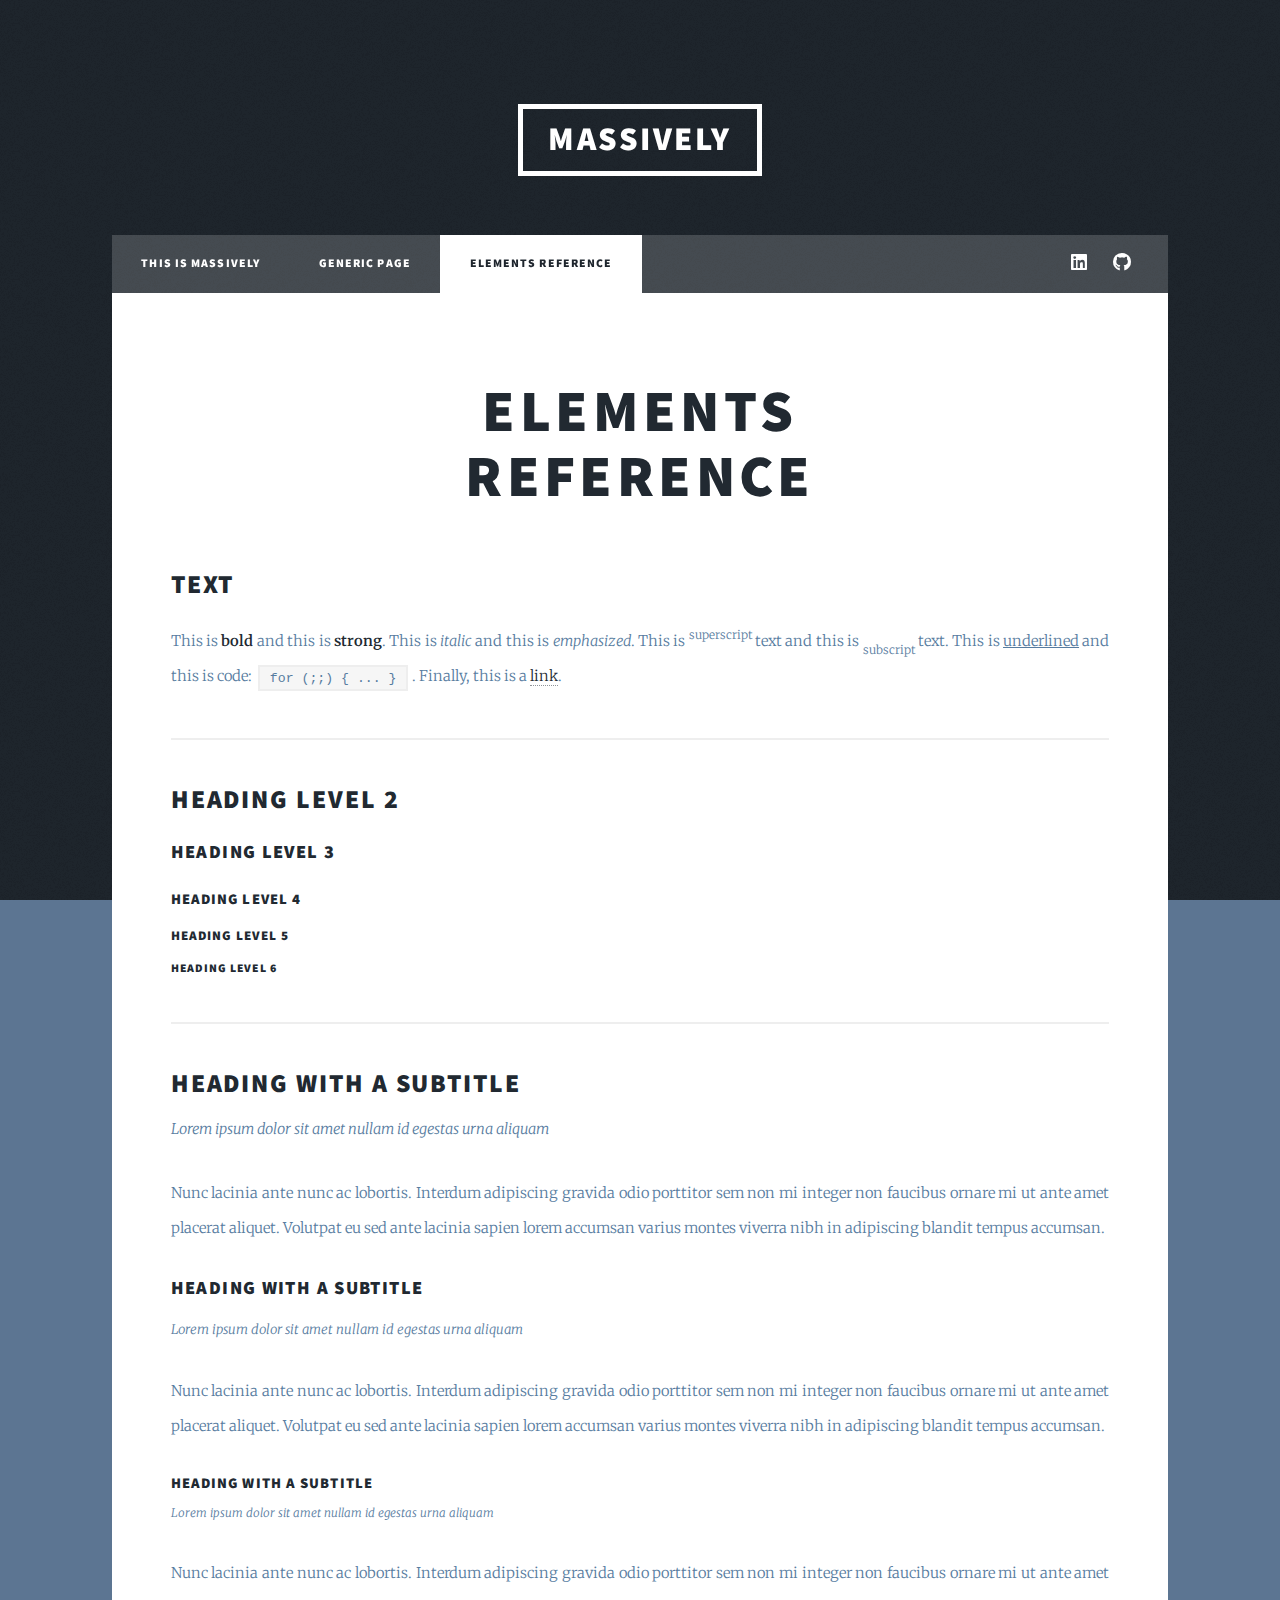
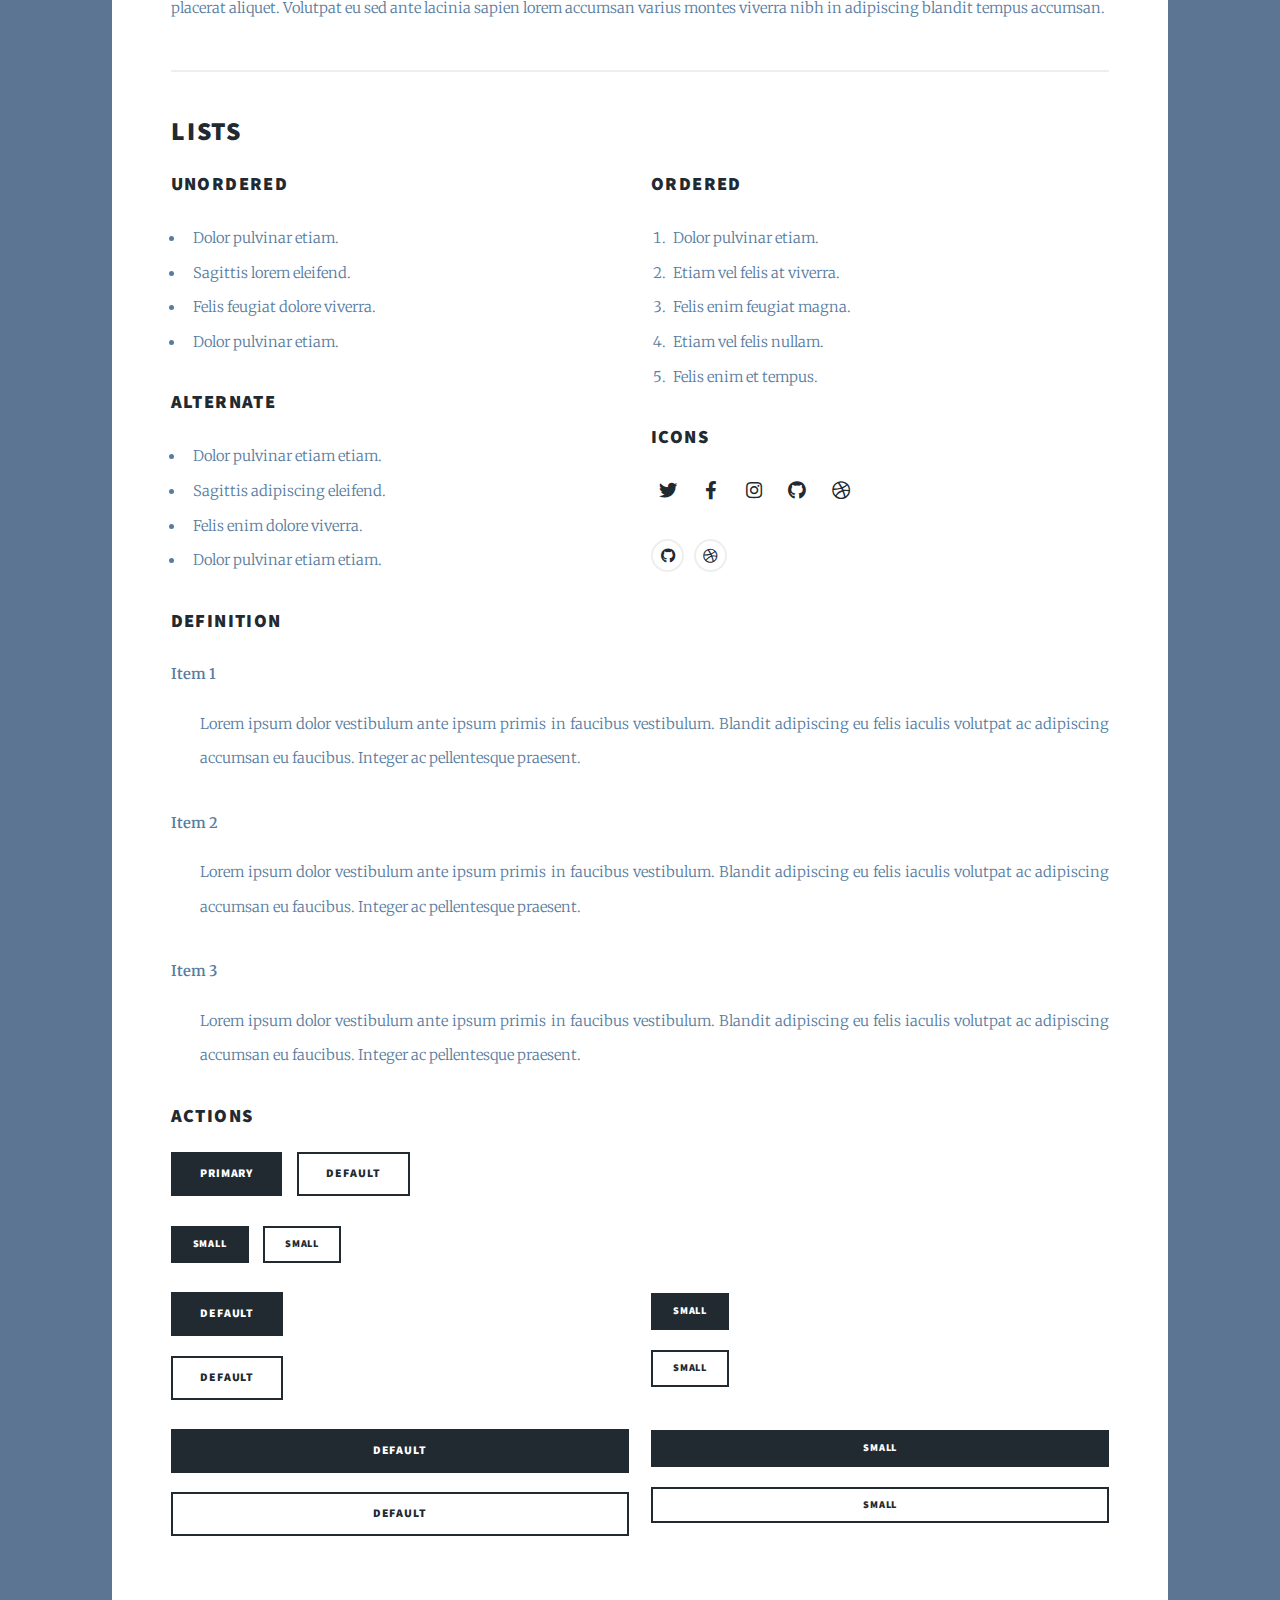
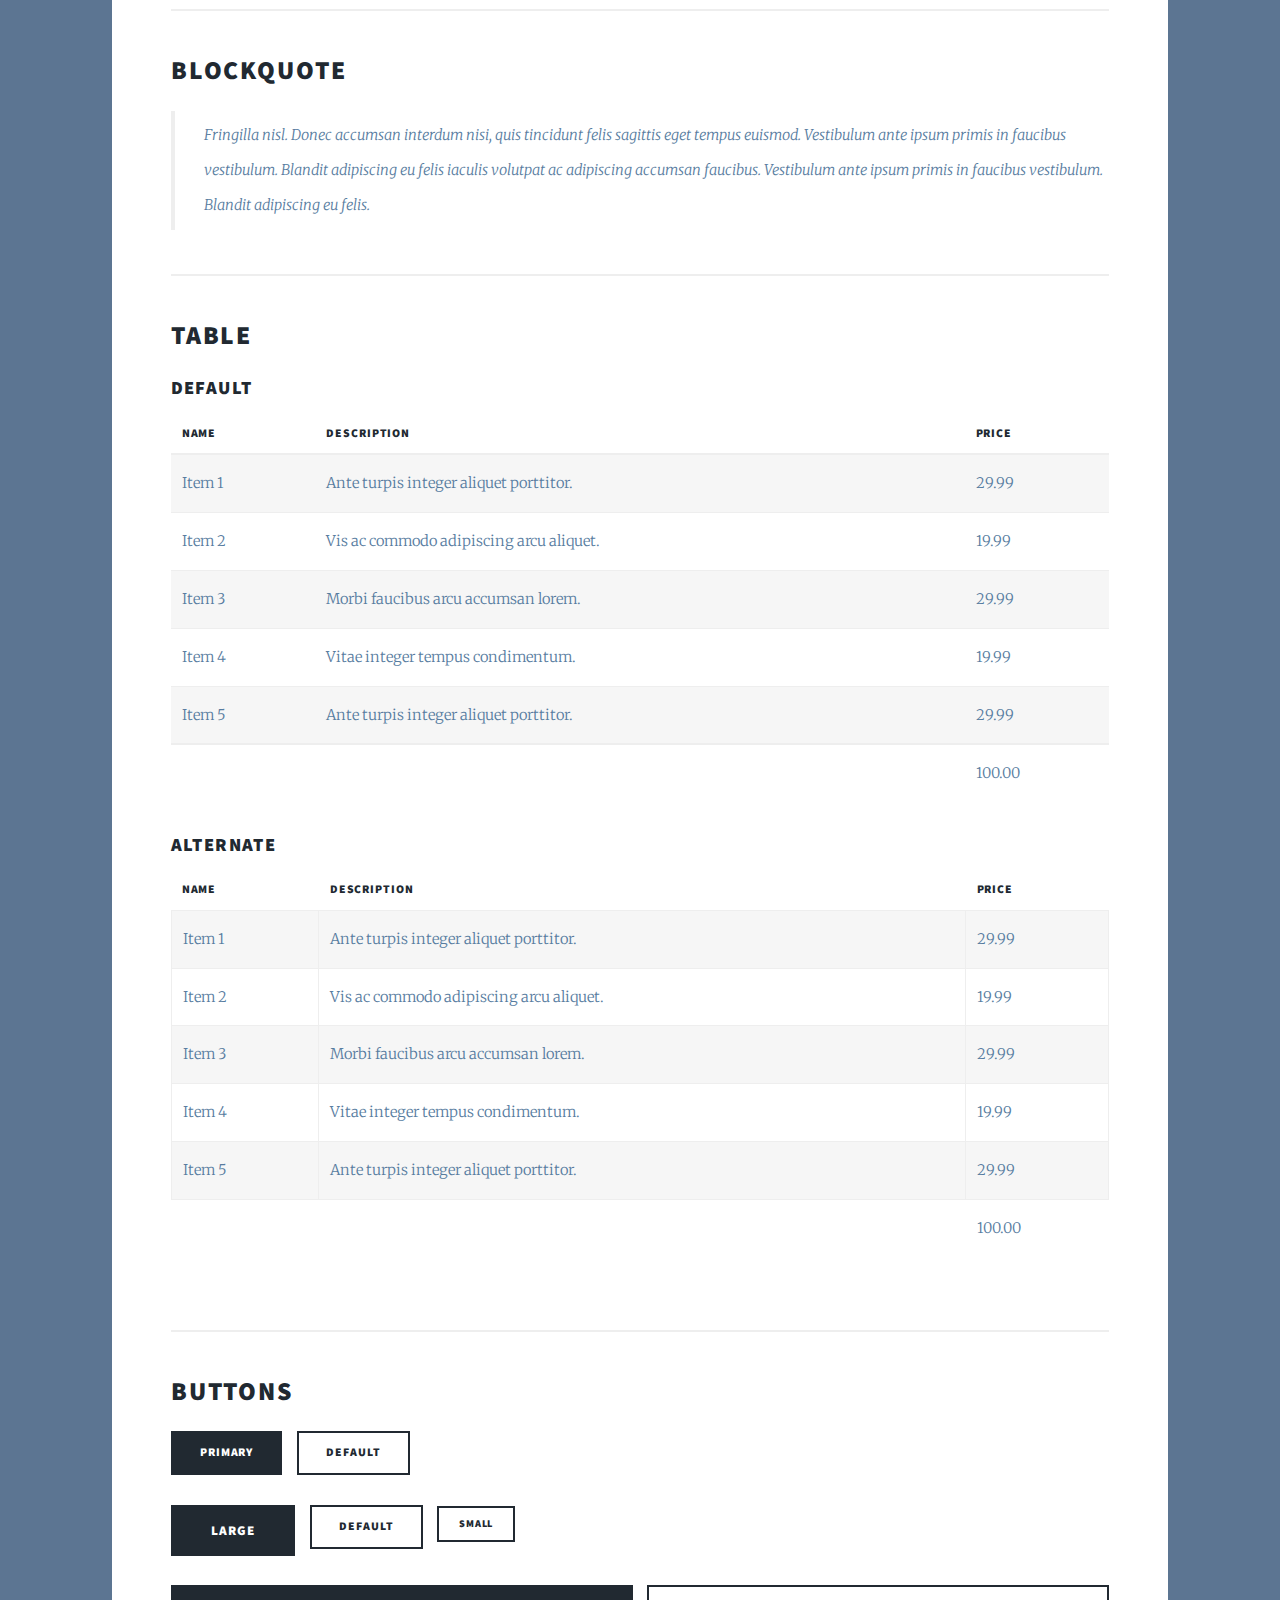
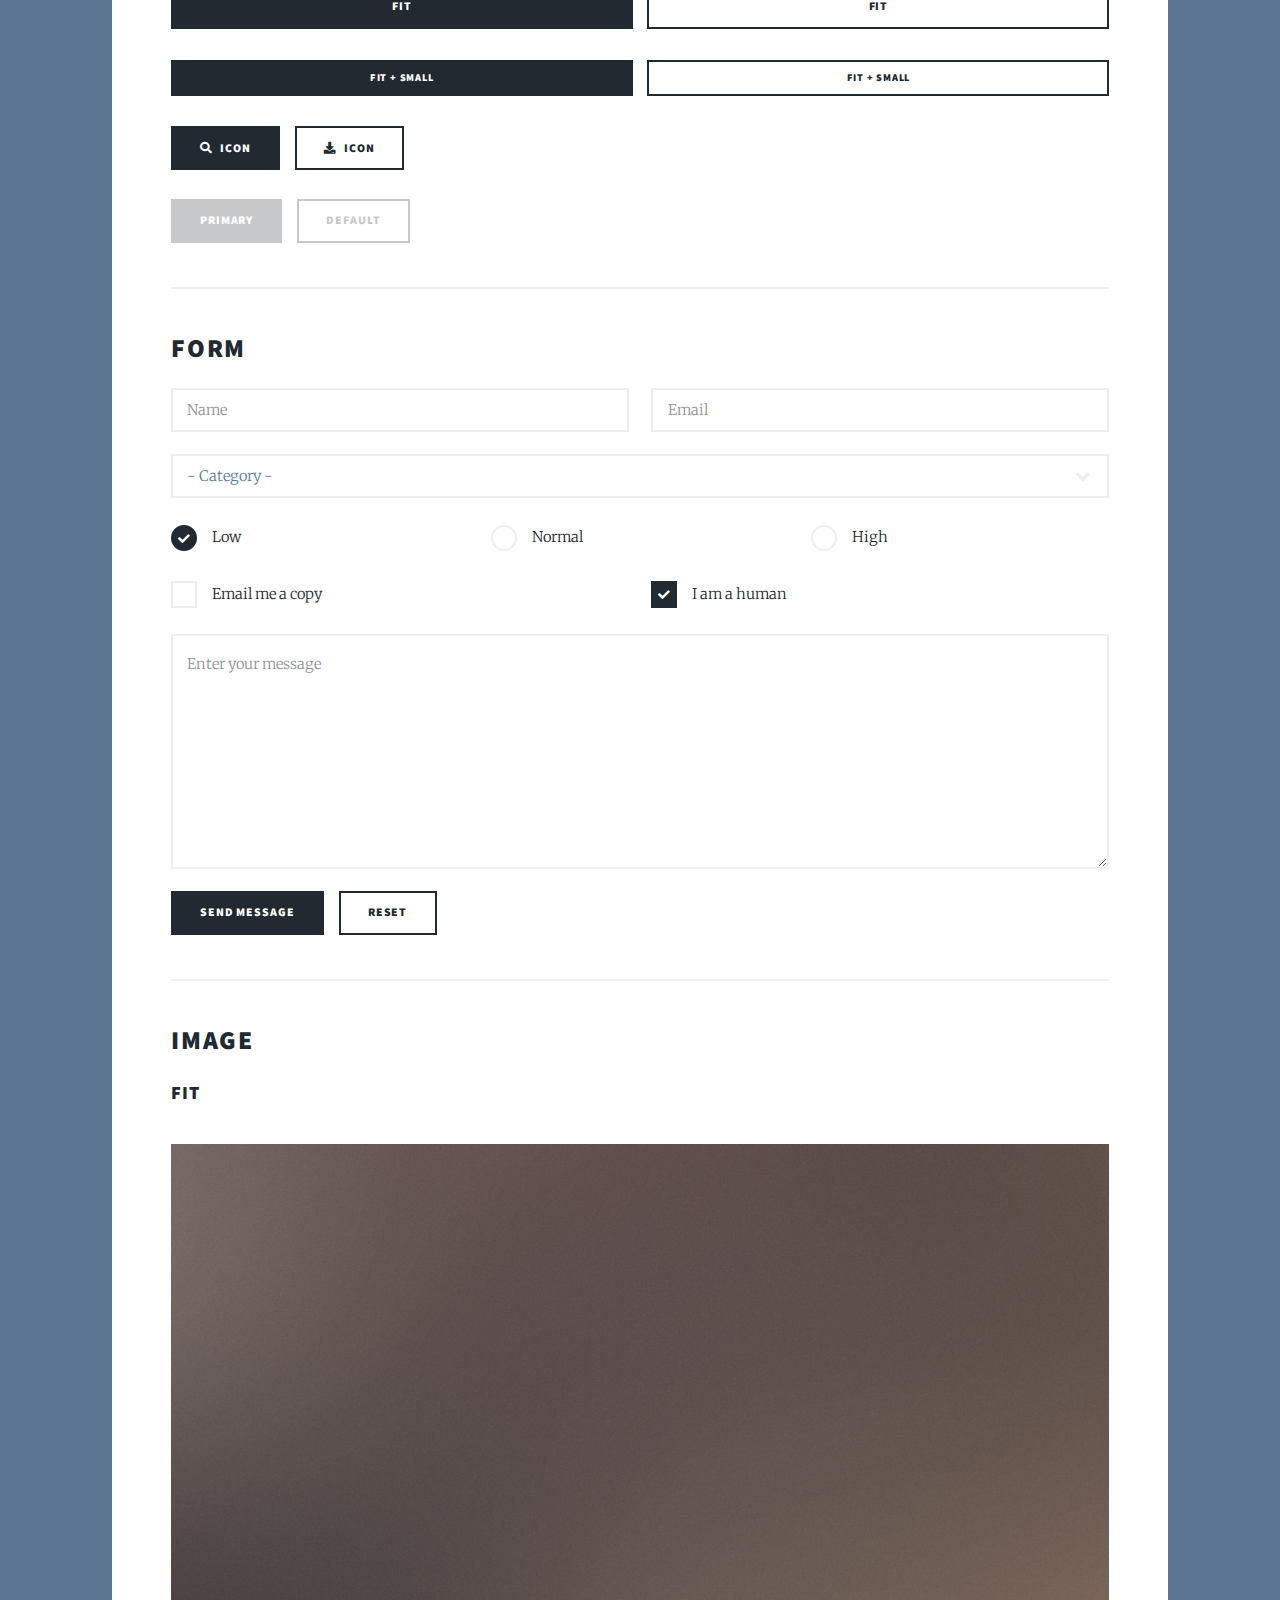
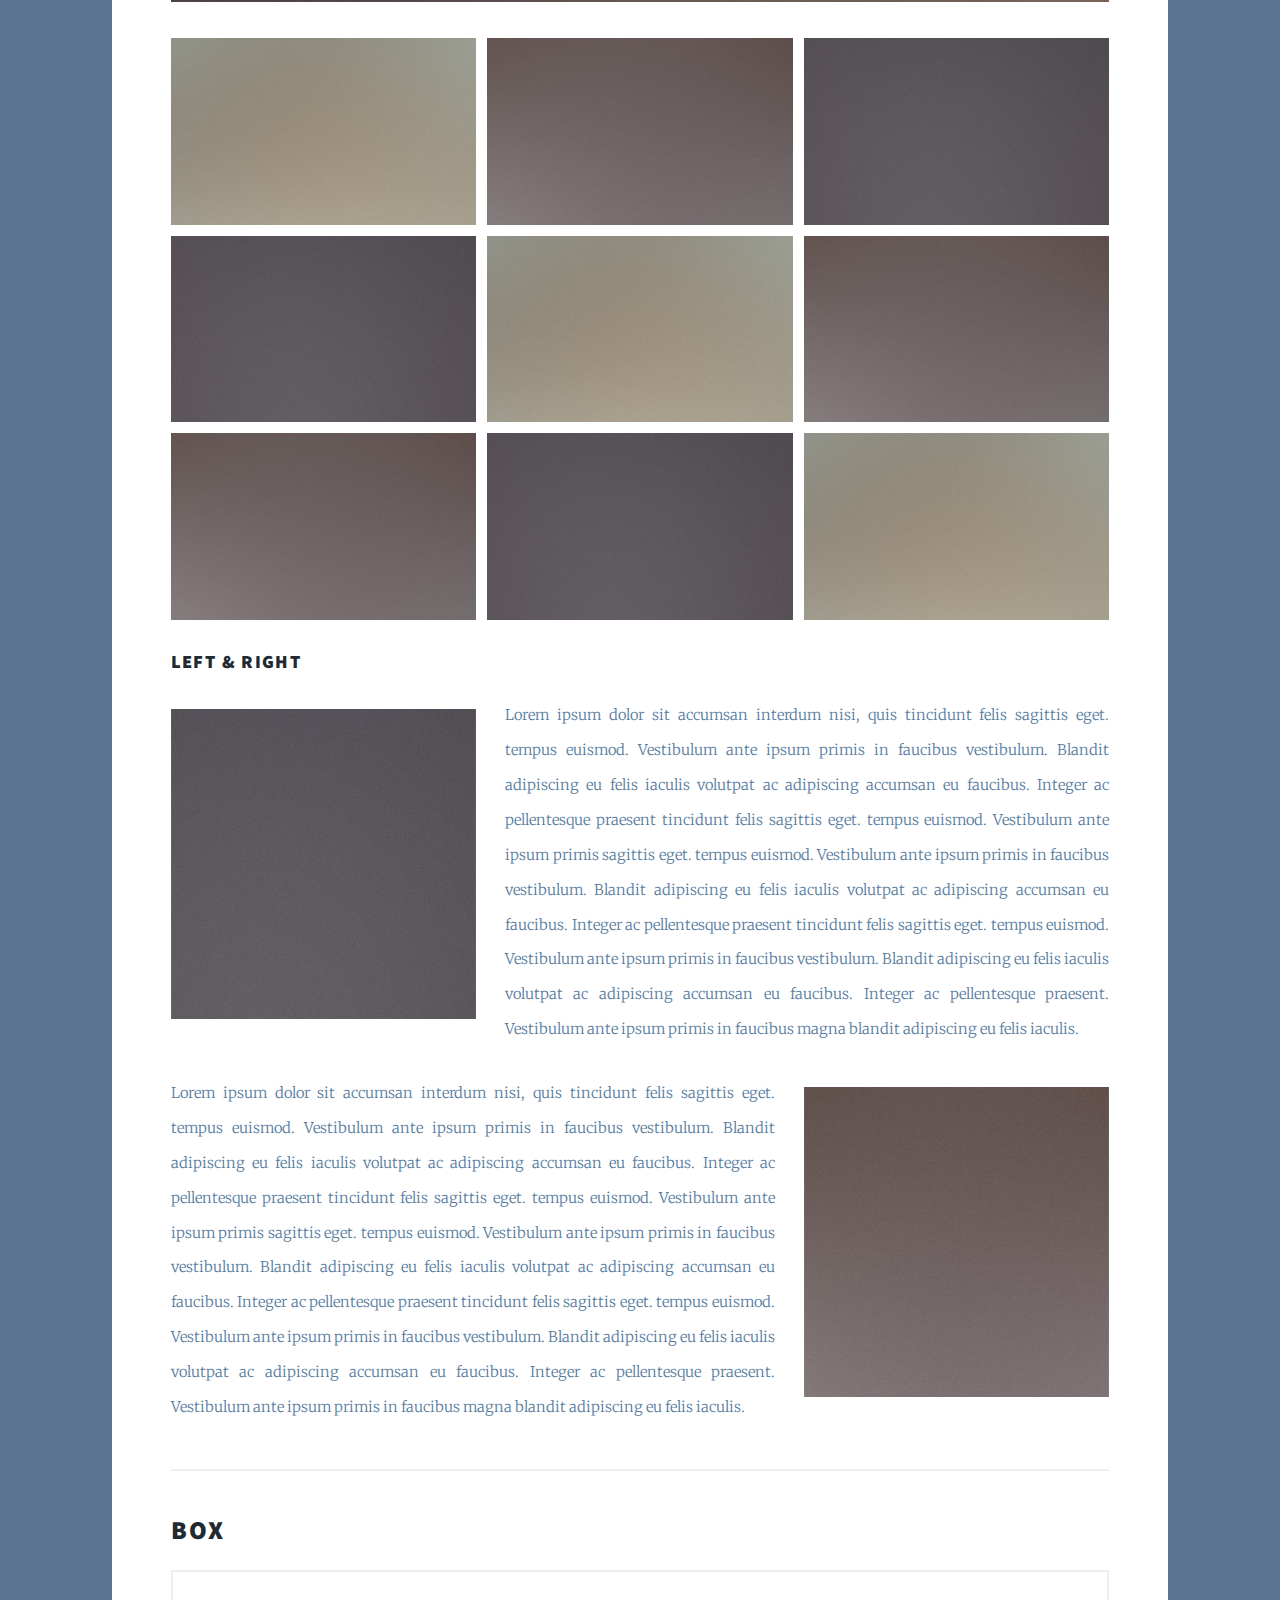
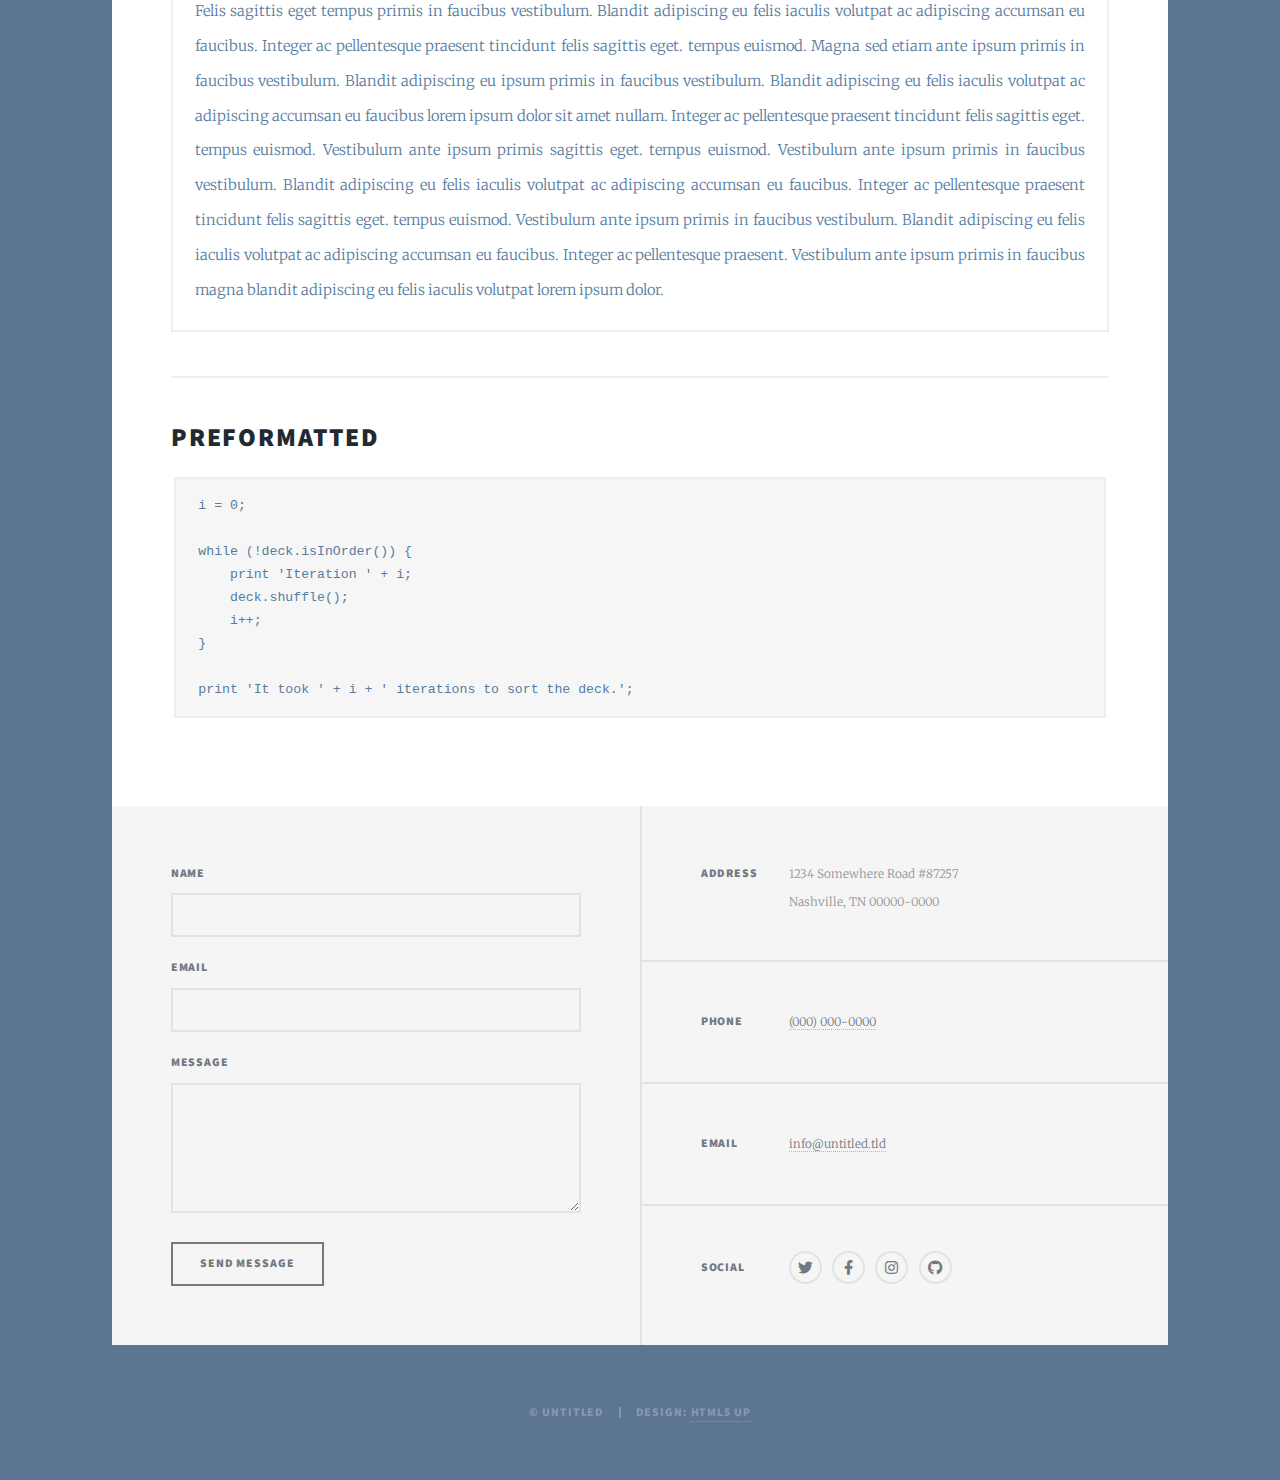
==== commit 629082c8: "added some portraits, and added working links to Refactor Project, Password Generator, and Dinner fo" ====
--- a/elements.html
+++ b/elements.html
@@ -30,9 +30,7 @@
 							<li class="active"><a href="elements.html">Elements Reference</a></li>
 						</ul>
 						<ul class="icons">
-							<li><a href="#" class="icon brands fa-twitter"><span class="label">Twitter</span></a></li>
-							<li><a href="#" class="icon brands fa-facebook-f"><span class="label">Facebook</span></a></li>
-							<li><a href="#" class="icon brands fa-instagram"><span class="label">Instagram</span></a></li>
+							<li><a href="#" class="icon brands fa-linkedin"><span class="label">LinkedIn</span></a></li>
 							<li><a href="#" class="icon brands fa-github"><span class="label">GitHub</span></a></li>
 						</ul>
 					</nav>
@@ -120,9 +118,6 @@
 												<li><a href="#" class="icon brands fa-dribbble"><span class="label">Dribbble</span></a></li>
 											</ul>
 											<ul class="icons alt">
-												<li><a href="#" class="icon brands alt fa-twitter"><span class="label">Twitter</span></a></li>
-												<li><a href="#" class="icon brands alt fa-facebook-f"><span class="label">Facebook</span></a></li>
-												<li><a href="#" class="icon brands alt fa-instagram"><span class="label">Instagram</span></a></li>
 												<li><a href="#" class="icon brands alt fa-github"><span class="label">Github</span></a></li>
 												<li><a href="#" class="icon brands alt fa-dribbble"><span class="label">Dribbble</span></a></li>
 											</ul>
--- a/assets/css/main.css
+++ b/assets/css/main.css
@@ -99,7 +99,7 @@
 	}
 
 	body {
-		background-color: #1e252d;
+		background-color: #5c7592;
 	}
 
 		body.is-preload *, body.is-preload *:before, body.is-preload *:after {
@@ -144,7 +144,7 @@
 		}
 
 	body {
-		color: #212931;
+		color: #577ca0;
 	}
 
 	body, input, select, textarea {
